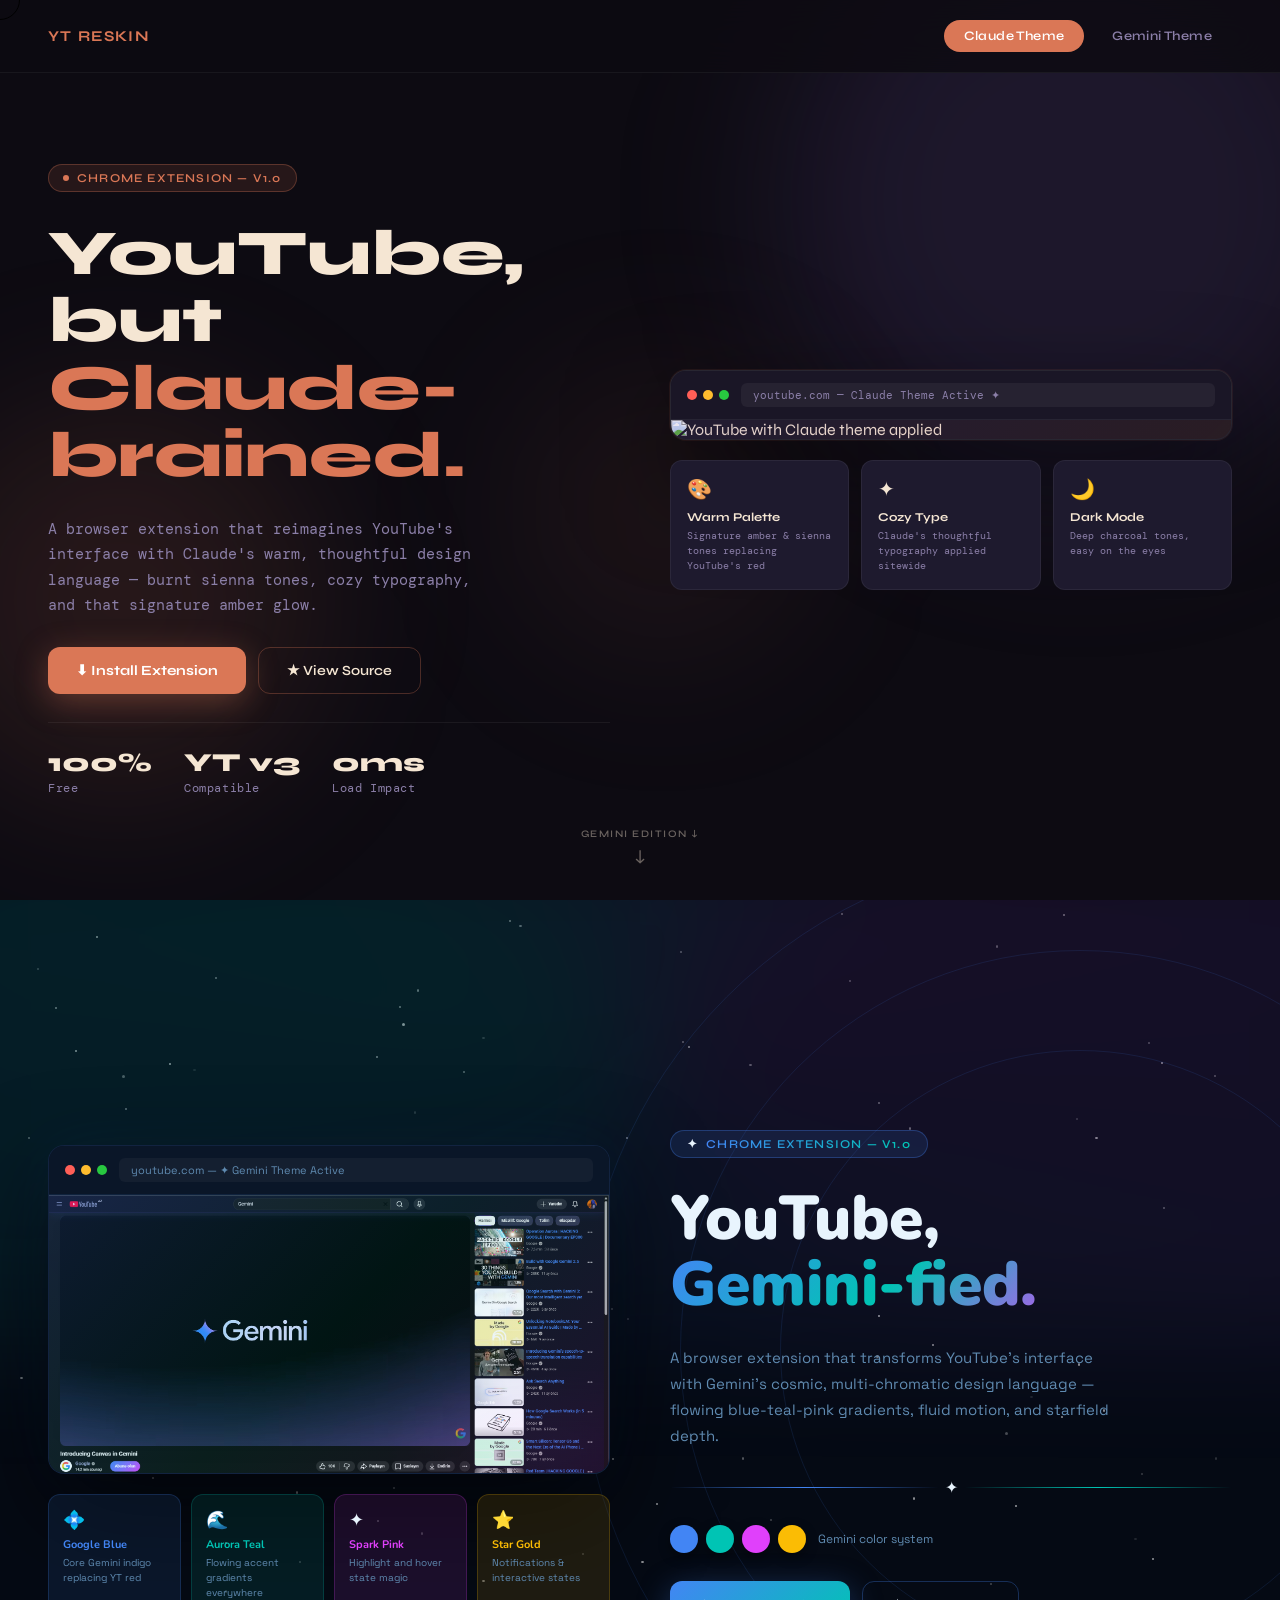
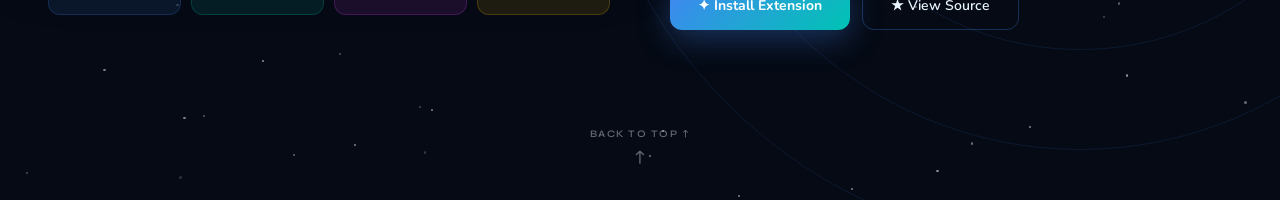
==== index.html @ a700178c "Update index.html" ====
<!DOCTYPE html>
<html lang="en">
<head>
<meta charset="UTF-8">
<meta name="viewport" content="width=device-width, initial-scale=1.0">
<title>YouTube Reskin Extensions</title>
<link rel="preconnect" href="https://fonts.googleapis.com">
<link rel="preconnect" href="https://fonts.gstatic.com" crossorigin>
<link href="https://fonts.googleapis.com/css2?family=Syne:wght@400;600;700;800&family=DM+Mono:ital,wght@0,400;0,500;1,400&family=Nunito:wght@300;400;600;700;900&family=Space+Grotesk:wght@300;400;500;600;700&display=swap" rel="stylesheet">
<style>
  *, *::before, *::after { box-sizing: border-box; margin: 0; padding: 0; }

  :root {
    --claude-bg: #0d0b12;
    --claude-surface: #16131f;
    --claude-card: #1e1a2e;
    --claude-orange: #da7756;
    --claude-cream: #f5e6d3;
    --claude-purple: #6b4fa0;
    --claude-accent: #e8917a;
    --claude-muted: #8b7fa8;

    --gemini-bg: #050a14;
    --gemini-surface: #091220;
    --gemini-card: #0d1b2e;
    --gemini-blue: #4285f4;
    --gemini-teal: #00c4b4;
    --gemini-pink: #e040fb;
    --gemini-yellow: #fbbc04;
    --gemini-red: #ea4335;
    --gemini-text: #e8f4fd;
    --gemini-muted: #5f8ab0;
  }

  html { scroll-behavior: smooth; scroll-snap-type: y mandatory; }
  body { font-family: 'Syne', sans-serif; overflow-x: hidden; cursor: none; }

  /* Custom cursor */
  .cursor {
    width: 18px; height: 18px;
    border-radius: 50%;
    position: fixed; top: 0; left: 0;
    pointer-events: none; z-index: 9999;
    mix-blend-mode: difference;
    transition: transform 0s ease, width 0s, height 0s;
  }
  .cursor-trail {
    width: 40px; height: 40px;
    border-radius: 50%;
    position: fixed; top: 0; left: 0;
    pointer-events: none; z-index: 9998;
    border: 1.5px solid currentColor;
    transition: transform 0s ease;
    opacity: 1;
  }
  .page-claude .cursor { background: var(--claude-orange); }
  .page-claude .cursor-trail { color: var(--claude-accent); }
  .page-gemini .cursor { background: var(--gemini-teal); }
  .page-gemini .cursor-trail { color: var(--gemini-blue); }

  /* Nav */
  nav {
    position: fixed; top: 0; left: 0; right: 0; z-index: 100;
    display: flex; align-items: center; justify-content: space-between;
    padding: 20px 48px;
    backdrop-filter: blur(20px);
    border-bottom: 1px solid rgba(255,255,255,0.05);
  }
  .nav-claude { background: rgba(13,11,18,0.85); }
  .nav-gemini { background: rgba(5,10,20,0.85); }
  .nav-logo { font-size: 15px; font-weight: 700; letter-spacing: 0.08em; text-transform: uppercase; }
  .nav-claude .nav-logo { color: var(--claude-orange); }
  .nav-gemini .nav-logo { background: linear-gradient(90deg, var(--gemini-blue), var(--gemini-teal), var(--gemini-pink)); -webkit-background-clip: text; -webkit-text-fill-color: transparent; background-clip: text; }
  .nav-links { display: flex; gap: 8px; }
  .nav-pill {
    padding: 8px 20px; border-radius: 100px; font-size: 13px; font-weight: 600;
    text-decoration: none; letter-spacing: 0.03em; transition: all 0.25s ease; cursor: none;
  }
  .nav-claude .nav-pill { color: var(--claude-muted); }
  .nav-claude .nav-pill:hover, .nav-claude .nav-pill.active { background: var(--claude-orange); color: white; }
  .nav-gemini .nav-pill { color: var(--gemini-muted); }
  .nav-gemini .nav-pill:hover, .nav-gemini .nav-pill.active { background: linear-gradient(135deg, var(--gemini-blue), var(--gemini-teal)); color: white; }

  /* Pages */
  .page {
    min-height: 100vh;
    scroll-snap-align: start;
    position: relative;
    overflow: hidden;
  }

  /* ═══════════════════════════════ CLAUDE PAGE ═══════════════════════════════ */
  .page-claude {
    background: var(--claude-bg);
    color: var(--claude-cream);
  }

  /* Claude BG noise + blobs */
  .claude-bg-blob {
    position: absolute; border-radius: 50%; filter: blur(80px); pointer-events: none;
  }
  .claude-blob-1 { width: 600px; height: 600px; background: rgba(107,79,160,0.18); top: -100px; right: -100px; animation: blobFloat1 12s ease-in-out infinite; }
  .claude-blob-2 { width: 400px; height: 400px; background: rgba(218,119,86,0.12); bottom: 100px; left: -80px; animation: blobFloat2 15s ease-in-out infinite; }
  .claude-blob-3 { width: 300px; height: 300px; background: rgba(218,119,86,0.08); top: 40%; left: 40%; animation: blobFloat1 18s ease-in-out infinite reverse; }
  @keyframes blobFloat1 { 0%,100%{transform:translate(0,0) scale(1)} 50%{transform:translate(30px,-40px) scale(1.05)} }
  @keyframes blobFloat2 { 0%,100%{transform:translate(0,0) scale(1)} 50%{transform:translate(-20px,30px) scale(0.95)} }

  /* Claude content */
  .claude-content {
    position: relative; z-index: 2;
    padding: 140px 48px 80px;
    display: grid;
    grid-template-columns: 1fr 1fr;
    gap: 60px;
    align-items: center;
    min-height: 100vh;
  }

  .claude-left { display: flex; flex-direction: column; gap: 28px; }

  .claude-badge {
    display: inline-flex; align-items: center; gap: 8px;
    background: rgba(218,119,86,0.12); border: 1px solid rgba(218,119,86,0.3);
    padding: 6px 14px; border-radius: 100px;
    font-size: 12px; font-weight: 600; letter-spacing: 0.1em; text-transform: uppercase;
    color: var(--claude-orange); width: fit-content;
    animation: fadeSlideUp 0.6s ease both;
  }
  .claude-badge-dot { width: 6px; height: 6px; border-radius: 50%; background: var(--claude-orange); animation: pulse 2s infinite; }
  @keyframes pulse { 0%,100%{opacity:1;transform:scale(1)} 50%{opacity:0.5;transform:scale(0.7)} }

  .claude-title {
    font-size: clamp(38px, 5vw, 64px);
    font-weight: 800;
    line-height: 1.05;
    animation: fadeSlideUp 0.6s 0.1s ease both;
  }
  .claude-title-line2 { color: var(--claude-orange); display: block; }

  .claude-desc {
    font-family: 'DM Mono', monospace;
    font-size: 15px; line-height: 1.7;
    color: var(--claude-muted);
    max-width: 440px;
    animation: fadeSlideUp 0.6s 0.2s ease both;
  }

  .claude-cta-group { display: flex; gap: 12px; flex-wrap: wrap; animation: fadeSlideUp 0.6s 0.3s ease both; }
  .btn-primary-claude {
    padding: 14px 28px; border-radius: 12px;
    background: var(--claude-orange); color: white;
    font-family: 'Syne', sans-serif; font-weight: 700; font-size: 14px;
    text-decoration: none; display: inline-flex; align-items: center; gap: 8px;
    transition: all 0.25s ease; cursor: none;
    box-shadow: 0 8px 32px rgba(218,119,86,0.35);
  }
  .btn-primary-claude:hover { transform: translateY(-2px); box-shadow: 0 12px 40px rgba(218,119,86,0.5); }
  .btn-secondary-claude {
    padding: 14px 28px; border-radius: 12px;
    border: 1px solid rgba(218,119,86,0.3); color: var(--claude-cream);
    font-family: 'Syne', sans-serif; font-weight: 600; font-size: 14px;
    text-decoration: none; display: inline-flex; align-items: center; gap: 8px;
    transition: all 0.25s ease; cursor: none; background: transparent;
  }
  .btn-secondary-claude:hover { border-color: var(--claude-orange); background: rgba(218,119,86,0.08); }

  .claude-stats {
    display: flex; gap: 32px;
    animation: fadeSlideUp 0.6s 0.4s ease both;
    border-top: 1px solid rgba(255,255,255,0.06);
    padding-top: 24px;
  }
  .stat { display: flex; flex-direction: column; gap: 2px; }
  .stat-val { font-size: 26px; font-weight: 800; color: var(--claude-cream); }
  .stat-label { font-size: 12px; color: var(--claude-muted); font-family: 'DM Mono', monospace; letter-spacing: 0.05em; }

  /* Claude right — browser mockup */
  .claude-right { display: flex; flex-direction: column; gap: 20px; animation: fadeSlideUp 0.6s 0.15s ease both; }

  .browser-mockup {
    border-radius: 16px; overflow: hidden;
    border: 1px solid rgba(255,255,255,0.08);
    box-shadow: 0 40px 100px rgba(0,0,0,0.6), 0 0 0 1px rgba(218,119,86,0.1);
    background: var(--claude-surface);
    transition: transform 0.4s ease;
  }
  .browser-mockup:hover { transform: scale(1.02) translateY(-4px); }

  .browser-bar {
    background: #1a1626;
    padding: 12px 16px;
    display: flex; align-items: center; gap: 12px;
    border-bottom: 1px solid rgba(255,255,255,0.06);
  }
  .browser-dots { display: flex; gap: 6px; }
  .browser-dot { width: 10px; height: 10px; border-radius: 50%; }
  .bd-red { background: #ff5f57; }
  .bd-yellow { background: #febc2e; }
  .bd-green { background: #28c840; }
  .browser-url {
    flex: 1; background: rgba(255,255,255,0.05); border-radius: 6px;
    padding: 5px 12px; font-family: 'DM Mono', monospace; font-size: 11px;
    color: var(--claude-muted);
  }

  .browser-content { position: relative; }
  .browser-content img {width: 100%;height: 200%; }
  .browser-overlay {
    position: absolute; inset: 0;
    background: linear-gradient(135deg, rgba(107,79,160,0.15), rgba(218,119,86,0.1));
    pointer-events: none;
  }

  /* Claude features strip */
  .claude-features {
    display: grid; grid-template-columns: repeat(3, 1fr); gap: 12px;
  }
  .feature-card {
    background: var(--claude-card);
    border: 1px solid rgba(255,255,255,0.06);
    border-radius: 12px; padding: 16px;
    transition: all 0.25s ease;
  }
  .feature-card:hover { border-color: rgba(218,119,86,0.3); transform: translateY(-2px); }
  .feature-icon { font-size: 20px; margin-bottom: 8px; }
  .feature-title { font-size: 12px; font-weight: 700; color: var(--claude-cream); margin-bottom: 4px; }
  .feature-desc { font-family: 'DM Mono', monospace; font-size: 10px; color: var(--claude-muted); line-height: 1.5; }

  /* ═══════════════════════════════ GEMINI PAGE ═══════════════════════════════ */
  .page-gemini {
    background: var(--gemini-bg);
    color: var(--gemini-text);
  }

  /* Gemini star field */
  .gemini-stars {
    position: absolute; inset: 0; pointer-events: none; overflow: hidden;
  }
  .star {
    position: absolute; width: 2px; height: 2px; border-radius: 50%; background: white;
    animation: twinkle var(--dur, 3s) ease-in-out infinite var(--delay, 0s);
  }
  @keyframes twinkle { 0%,100%{opacity:0.2} 50%{opacity:1} }

  /* Gemini aurora */
  .gemini-aurora {
    position: absolute; width: 120%; height: 60%; top: -10%; left: -10%;
    background: conic-gradient(from 180deg at 50% 50%, #4285f410, #00c4b420, #e040fb15, #4285f410);
    filter: blur(60px); pointer-events: none;
    animation: auroraRotate 20s linear infinite;
  }
  @keyframes auroraRotate { 0%{transform:rotate(0deg)} 100%{transform:rotate(360deg)} }

  .gemini-ring {
    position: absolute; border-radius: 50%;
    border: 1px solid rgba(66,133,244,0.12);
    pointer-events: none;
    animation: ringExpand 8s ease-in-out infinite;
  }
  .gr1 { width: 600px; height: 600px; top: 50%; right: -100px; transform: translateY(-50%); animation-delay: 0s; }
  .gr2 { width: 800px; height: 800px; top: 50%; right: -200px; transform: translateY(-50%); animation-delay: 2s; }
  .gr3 { width: 1000px; height: 1000px; top: 50%; right: -300px; transform: translateY(-50%); animation-delay: 4s; }
  @keyframes ringExpand { 0%,100%{opacity:0.4;transform:translateY(-50%) scale(1)} 50%{opacity:0.8;transform:translateY(-50%) scale(1.03)} }

  /* Gemini content */
  .gemini-content {
    position: relative; z-index: 2;
    padding: 140px 48px 80px;
    display: grid;
    grid-template-columns: 1fr 1fr;
    gap: 60px;
    align-items: center;
    min-height: 100vh;
  }

  /* Gemini left */
  .gemini-left { display: flex; flex-direction: column; gap: 28px; order: 2; }

  .gemini-badge {
    display: inline-flex; align-items: center; gap: 8px;
    padding: 6px 16px; border-radius: 100px; width: fit-content;
    font-size: 12px; font-weight: 600; letter-spacing: 0.1em; text-transform: uppercase;
    background: rgba(66,133,244,0.12);
    border: 1px solid rgba(66,133,244,0.3);
    animation: fadeSlideUp 0.6s ease both;
  }
  .gemini-badge-text { background: linear-gradient(90deg, var(--gemini-blue), var(--gemini-teal)); -webkit-background-clip: text; -webkit-text-fill-color: transparent; background-clip: text; }
  .gemini-badge-spark { animation: sparkSpin 3s linear infinite; display: inline-block; }
  @keyframes sparkSpin { 0%{transform:rotate(0deg)} 100%{transform:rotate(360deg)} }

  .gemini-title {
    font-family: 'Nunito', sans-serif;
    font-size: clamp(36px, 5vw, 62px);
    font-weight: 900;
    line-height: 1.05;
    animation: fadeSlideUp 0.6s 0.1s ease both;
  }
  .gemini-gradient-text {
    background: linear-gradient(135deg, var(--gemini-blue) 0%, var(--gemini-teal) 40%, var(--gemini-pink) 80%);
    -webkit-background-clip: text; -webkit-text-fill-color: transparent; background-clip: text;
    display: block;
  }

  .gemini-desc {
    font-family: 'Space Grotesk', sans-serif;
    font-size: 15px; line-height: 1.75;
    color: var(--gemini-muted);
    max-width: 440px;
    animation: fadeSlideUp 0.6s 0.2s ease both;
  }

  .gemini-cta-group { display: flex; gap: 12px; flex-wrap: wrap; animation: fadeSlideUp 0.6s 0.3s ease both; }
  .btn-primary-gemini {
    padding: 14px 28px; border-radius: 12px;
    background: linear-gradient(135deg, var(--gemini-blue), var(--gemini-teal));
    color: white; font-family: 'Nunito', sans-serif; font-weight: 700; font-size: 14px;
    text-decoration: none; display: inline-flex; align-items: center; gap: 8px;
    transition: all 0.25s ease; cursor: none;
    box-shadow: 0 8px 32px rgba(66,133,244,0.35);
  }
  .btn-primary-gemini:hover { transform: translateY(-2px); box-shadow: 0 12px 40px rgba(0,196,180,0.4); }
  .btn-secondary-gemini {
    padding: 14px 28px; border-radius: 12px;
    border: 1px solid rgba(66,133,244,0.3); color: var(--gemini-text);
    font-family: 'Nunito', sans-serif; font-weight: 600; font-size: 14px;
    text-decoration: none; display: inline-flex; align-items: center; gap: 8px;
    transition: all 0.25s ease; cursor: none; background: transparent;
  }
  .btn-secondary-gemini:hover { border-color: var(--gemini-teal); background: rgba(0,196,180,0.08); }

  /* Gemini color chips */
  .gemini-palette {
    display: flex; gap: 8px; align-items: center;
    animation: fadeSlideUp 0.6s 0.35s ease both;
  }
  .palette-chip {
    width: 28px; height: 28px; border-radius: 50%;
    box-shadow: 0 4px 12px rgba(0,0,0,0.4);
    transition: transform 0.2s ease;
  }
  .palette-chip:hover { transform: scale(1.3); }
  .pc-blue { background: var(--gemini-blue); }
  .pc-teal { background: var(--gemini-teal); }
  .pc-pink { background: var(--gemini-pink); }
  .pc-yellow { background: var(--gemini-yellow); }
  .palette-label { font-family: 'Space Grotesk', sans-serif; font-size: 12px; color: var(--gemini-muted); margin-left: 4px; }

  /* Gemini right */
  .gemini-right { display: flex; flex-direction: column; gap: 20px; order: 1; animation: fadeSlideUp 0.6s 0.15s ease both; }

  .gemini-browser-mockup {
    border-radius: 16px; overflow: hidden;
    border: 1px solid rgba(66,133,244,0.15);
    box-shadow: 0 40px 100px rgba(0,0,0,0.7), 0 0 60px rgba(66,133,244,0.08);
    background: var(--gemini-surface);
    transition: transform 0.4s ease;
  }
  .gemini-browser-mockup:hover { transform: scale(1.02) translateY(-4px); }

  .gemini-browser-bar {
    background: #0a1628;
    padding: 12px 16px;
    display: flex; align-items: center; gap: 12px;
    border-bottom: 1px solid rgba(66,133,244,0.1);
  }
  .gemini-url {
    flex: 1; background: rgba(255,255,255,0.04); border-radius: 6px;
    padding: 5px 12px; font-family: 'Space Grotesk', monospace; font-size: 11px;
    color: var(--gemini-muted);
  }
  .gemini-browser-content { position: relative; }
  .gemini-browser-content img { width: 100%; display: block; }
  .gemini-overlay {
    position: absolute; inset: 0;
    background: linear-gradient(135deg, rgba(66,133,244,0.2), rgba(0,196,180,0.1), rgba(224,64,251,0.08));
    pointer-events: none;
  }

  /* Gemini color feature cards */
  .gemini-features { display: grid; grid-template-columns: repeat(4, 1fr); gap: 10px; }
  .gemini-feat-card {
    border-radius: 12px; padding: 14px;
    transition: all 0.25s ease;
    border: 1px solid transparent;
  }
  .gemini-feat-card:hover { transform: translateY(-3px); }
  .gfc-blue { background: rgba(66,133,244,0.1); border-color: rgba(66,133,244,0.2); }
  .gfc-teal { background: rgba(0,196,180,0.1); border-color: rgba(0,196,180,0.2); }
  .gfc-pink { background: rgba(224,64,251,0.1); border-color: rgba(224,64,251,0.2); }
  .gfc-yellow { background: rgba(251,188,4,0.1); border-color: rgba(251,188,4,0.2); }
  .gfc-icon { font-size: 18px; margin-bottom: 6px; }
  .gfc-title { font-size: 11px; font-weight: 700; margin-bottom: 3px; font-family: 'Nunito', sans-serif; }
  .gfc-blue .gfc-title { color: var(--gemini-blue); }
  .gfc-teal .gfc-title { color: var(--gemini-teal); }
  .gfc-pink .gfc-title { color: var(--gemini-pink); }
  .gfc-yellow .gfc-title { color: var(--gemini-yellow); }
  .gfc-desc { font-family: 'Space Grotesk', sans-serif; font-size: 10px; color: var(--gemini-muted); line-height: 1.5; }

  /* Shared animations */
  @keyframes fadeSlideUp {
    from { opacity: 0; transform: translateY(24px); }
    to { opacity: 1; transform: translateY(0); }
  }

  /* Scroll indicator */
  .scroll-indicator {
    position: absolute; bottom: 32px; left: 50%; transform: translateX(-50%);
    display: flex; flex-direction: column; align-items: center; gap: 6px;
    z-index: 10; animation: bounce 2s ease-in-out infinite;
  }
  .scroll-text { font-size: 10px; font-weight: 600; letter-spacing: 0.15em; text-transform: uppercase; opacity: 0.4; }
  .scroll-arrow { font-size: 18px; opacity: 0.4; }
  @keyframes bounce { 0%,100%{transform:translateX(-50%) translateY(0)} 50%{transform:translateX(-50%) translateY(8px)} }
  .page-claude .scroll-text, .page-claude .scroll-arrow { color: var(--claude-cream); }
  .page-gemini .scroll-text, .page-gemini .scroll-arrow { color: var(--gemini-text); }

  /* Code tag decoration */
  .code-tag {
    font-family: 'DM Mono', monospace;
    font-size: 11px; color: var(--claude-purple);
    opacity: 0.5; user-select: none;
    animation: fadeSlideUp 0.6s 0.5s ease both;
  }

  /* Gemini divider sparkle */
  .divider-sparkle {
    display: flex; gap: 6px; align-items: center;
    animation: fadeSlideUp 0.6s 0.4s ease both;
  }
  .sparkle-line { height: 1px; flex: 1; }
  .sl-blue { background: linear-gradient(90deg, transparent, var(--gemini-blue), transparent); }
  .sl-teal { background: linear-gradient(90deg, transparent, var(--gemini-teal), transparent); }
  .sparkle-gem { font-size: 16px; }

  /* Section label */
  .section-label {
    display: flex; align-items: center; gap: 10px;
    font-size: 11px; font-weight: 600; letter-spacing: 0.15em; text-transform: uppercase;
    animation: fadeSlideUp 0.6s 0.45s ease both;
  }
  .section-label-line { height: 1px; width: 32px; }
  .page-claude .section-label { color: var(--claude-muted); }
  .page-claude .section-label-line { background: var(--claude-muted); }
  .page-gemini .section-label { color: var(--gemini-muted); }
  .page-gemini .section-label-line { background: var(--gemini-muted); }

  /* Responsive */
  @media (max-width: 900px) {
    .claude-content, .gemini-content {
      grid-template-columns: 1fr; padding: 120px 24px 80px;
    }
    .gemini-left { order: 2; }
    .gemini-right { order: 1; }
    .claude-features { grid-template-columns: repeat(3, 1fr); }
    .gemini-features { grid-template-columns: repeat(2, 1fr); }
    nav { padding: 16px 24px; }
  }
</style>
</head>
<body>

<!-- Cursor -->
<div class="cursor" id="cursor"></div>
<div class="cursor-trail" id="cursorTrail"></div>

<!-- Navigation -->
<nav class="nav-claude" id="mainNav">
  <div class="nav-logo" id="navLogo">YT Reskin</div>
  <div class="nav-links">
    <a href="#claude" class="nav-pill active" id="navClaude">Claude Theme</a>
    <a href="#gemini" class="nav-pill" id="navGemini">Gemini Theme</a>
  </div>
</nav>

<!-- ═══════════ PAGE 1: CLAUDE ═══════════ -->
<section class="page page-claude" id="claude">
  <div class="claude-bg-blob claude-blob-1"></div>
  <div class="claude-bg-blob claude-blob-2"></div>
  <div class="claude-bg-blob claude-blob-3"></div>

  <div class="claude-content">
    <div class="claude-left">
      <div class="claude-badge">
        <span class="claude-badge-dot"></span>
        Chrome Extension — v1.0
      </div>

      <h1 class="claude-title">
        YouTube, but
        <span class="claude-title-line2">Claude-brained.</span>
      </h1>

      <p class="claude-desc">
        A browser extension that reimagines YouTube's interface with Claude's warm, thoughtful design language — burnt sienna tones, cozy typography, and that signature amber glow.
      </p>


      <div class="claude-cta-group">
        <a href="https://github.com/axier-ROM/YouTube-Reskin" class="btn-primary-claude">
          ⬇ Install Extension
        </a>
        <a href="https://github.com/axier-ROM/YouTube-Reskin" class="btn-secondary-claude">
          ★ View Source
        </a>
      </div>

      <div class="claude-stats">
        <div class="stat">
          <span class="stat-val">100%</span>
          <span class="stat-label">Free</span>
        </div>
        <div class="stat">
          <span class="stat-val">YT v3</span>
          <span class="stat-label">Compatible</span>
        </div>
        <div class="stat">
          <span class="stat-val">0ms</span>
          <span class="stat-label">Load Impact</span>
        </div>
      </div>
    </div>

    <div class="claude-right">
      <div class="browser-mockup">
        <div class="browser-bar">
          <div class="browser-dots">
            <div class="browser-dot bd-red"></div>
            <div class="browser-dot bd-yellow"></div>
            <div class="browser-dot bd-green"></div>
          </div>
          <div class="browser-url">youtube.com — Claude Theme Active ✦</div>
        </div>
        <div class="browser-content">
          <img src="Copper-UI.png" alt="YouTube with Claude theme applied">
          <div class="browser-overlay"></div>
        </div>
      </div>

      <div class="claude-features">
        <div class="feature-card">
          <div class="feature-icon">🎨</div>
          <div class="feature-title">Warm Palette</div>
          <div class="feature-desc">Signature amber & sienna tones replacing YouTube's red</div>
        </div>
        <div class="feature-card">
          <div class="feature-icon">✦</div>
          <div class="feature-title">Cozy Type</div>
          <div class="feature-desc">Claude's thoughtful typography applied sitewide</div>
        </div>
        <div class="feature-card">
          <div class="feature-icon">🌙</div>
          <div class="feature-title">Dark Mode</div>
          <div class="feature-desc">Deep charcoal tones, easy on the eyes</div>
        </div>
      </div>
    </div>
  </div>

  <div class="scroll-indicator">
    <span class="scroll-text">Gemini Edition ↓</span>
    <span class="scroll-arrow">↓</span>
  </div>
</section>

<!-- ═══════════ PAGE 2: GEMINI ═══════════ -->
<section class="page page-gemini" id="gemini">
  <!-- Stars -->
  <div class="gemini-stars" id="stars"></div>
  <div class="gemini-aurora"></div>
  <div class="gemini-ring gr1"></div>
  <div class="gemini-ring gr2"></div>
  <div class="gemini-ring gr3"></div>

  <div class="gemini-content">
    <div class="gemini-right">
      <div class="gemini-browser-mockup">
        <div class="gemini-browser-bar">
          <div class="browser-dots">
            <div class="browser-dot bd-red"></div>
            <div class="browser-dot bd-yellow"></div>
            <div class="browser-dot bd-green"></div>
          </div>
          <div class="gemini-url">youtube.com — ✦ Gemini Theme Active</div>
        </div>
        <div class="gemini-browser-content">
          <img src="Astral-UI.png" alt="YouTube with Gemini theme applied" style="filter: hue-rotate(0deg) saturate(1) brightness(1);">
          <div class="gemini-overlay"></div>
        </div>
      </div>

      <div class="gemini-features">
        <div class="gemini-feat-card gfc-blue">
          <div class="gfc-icon">💠</div>
          <div class="gfc-title">Google Blue</div>
          <div class="gfc-desc">Core Gemini indigo replacing YT red</div>
        </div>
        <div class="gemini-feat-card gfc-teal">
          <div class="gfc-icon">🌊</div>
          <div class="gfc-title">Aurora Teal</div>
          <div class="gfc-desc">Flowing accent gradients everywhere</div>
        </div>
        <div class="gemini-feat-card gfc-pink">
          <div class="gfc-icon">✦</div>
          <div class="gfc-title">Spark Pink</div>
          <div class="gfc-desc">Highlight and hover state magic</div>
        </div>
        <div class="gemini-feat-card gfc-yellow">
          <div class="gfc-icon">⭐</div>
          <div class="gfc-title">Star Gold</div>
          <div class="gfc-desc">Notifications & interactive states</div>
        </div>
      </div>
    </div>

    <div class="gemini-left">
      <div class="gemini-badge">
        <span class="gemini-badge-spark">✦</span>
        <span class="gemini-badge-text">Chrome Extension — v1.0</span>
      </div>

      <h1 class="gemini-title">
        YouTube,
        <span class="gemini-gradient-text">Gemini-fied.</span>
      </h1>

      <p class="gemini-desc">
        A browser extension that transforms YouTube's interface with Gemini's cosmic, multi-chromatic design language — flowing blue-teal-pink gradients, fluid motion, and starfield depth.
      </p>

      <div class="divider-sparkle">
        <div class="sparkle-line sl-blue"></div>
        <span class="sparkle-gem">✦</span>
        <div class="sparkle-line sl-teal"></div>
      </div>

      <div class="gemini-palette">
        <div class="palette-chip pc-blue" title="Google Blue"></div>
        <div class="palette-chip pc-teal" title="Aurora Teal"></div>
        <div class="palette-chip pc-pink" title="Spark Pink"></div>
        <div class="palette-chip pc-yellow" title="Star Gold"></div>
        <span class="palette-label">Gemini color system</span>
      </div>

      <div class="gemini-cta-group">
        <a href="https://github.com/axier-ROM/YouTube-Reskin" class="btn-primary-gemini">
          ✦ Install Extension
        </a>
        <a href="https://github.com/axier-ROM/YouTube-Reskin" class="btn-secondary-gemini">
          ★ View Source
        </a>
      </div>
    </div>
  </div>

  <div class="scroll-indicator" style="bottom: 32px;">
    <span class="scroll-text">Back to top ↑</span>
    <span class="scroll-arrow" style="transform: rotate(180deg); display: block;">↓</span>
  </div>
</section>

<script>
  // Stars
  const starsContainer = document.getElementById('stars');
  for (let i = 0; i < 120; i++) {
    const star = document.createElement('div');
    star.className = 'star';
    star.style.cssText = `
      left: ${Math.random() * 100}%;
      top: ${Math.random() * 100}%;
      --dur: ${2 + Math.random() * 4}s;
      --delay: ${Math.random() * 4}s;
      opacity: ${0.1 + Math.random() * 0.5};
      width: ${Math.random() > 0.8 ? 3 : 2}px;
      height: ${Math.random() > 0.8 ? 3 : 2}px;
    `;
    starsContainer.appendChild(star);
  }

  // Cursor
  const cursor = document.getElementById('cursor');
  const trail = document.getElementById('cursorTrail');
  let mx = 0, my = 0, tx = 0, ty = 0;
  document.addEventListener('mousemove', e => { mx = e.clientX; my = e.clientY; cursor.style.transform = `translate(${mx - 9}px, ${my - 9}px)`; });
  (function animTrail() {
    tx += (mx - tx) * 0.5; ty += (my - ty) * 0.5;
    trail.style.transform = `translate(${tx - 20}px, ${ty - 20}px)`;
    requestAnimationFrame(animTrail);
  })();

  // Nav switch on scroll
  const nav = document.getElementById('mainNav');
  const navLogo = document.getElementById('navLogo');
  const navClaude = document.getElementById('navClaude');
  const navGemini = document.getElementById('navGemini');
  const claudeSection = document.getElementById('claude');

  window.addEventListener('scroll', () => {
    const claudeBottom = claudeSection.getBoundingClientRect().bottom;
    const isGemini = claudeBottom < window.innerHeight * 0.5;
    nav.className = isGemini ? 'nav-gemini' : 'nav-claude';
    if (isGemini) {
      navClaude.classList.remove('active');
      navGemini.classList.add('active');
    } else {
      navGemini.classList.remove('active');
      navClaude.classList.add('active');
    }
  });

  // Smooth scroll nav
  document.querySelectorAll('.nav-pill').forEach(link => {
    link.addEventListener('click', e => {
      e.preventDefault();
      const target = document.querySelector(link.getAttribute('href'));
      target.scrollIntoView({ behavior: 'smooth' });
    });
  });

  // Hover cursor scale
  document.querySelectorAll('a, button').forEach(el => {
    el.addEventListener('mouseenter', () => cursor.style.transform += ' scale(1.5)');
    el.addEventListener('mouseleave', () => {});
  });
</script>
</body>
</html>
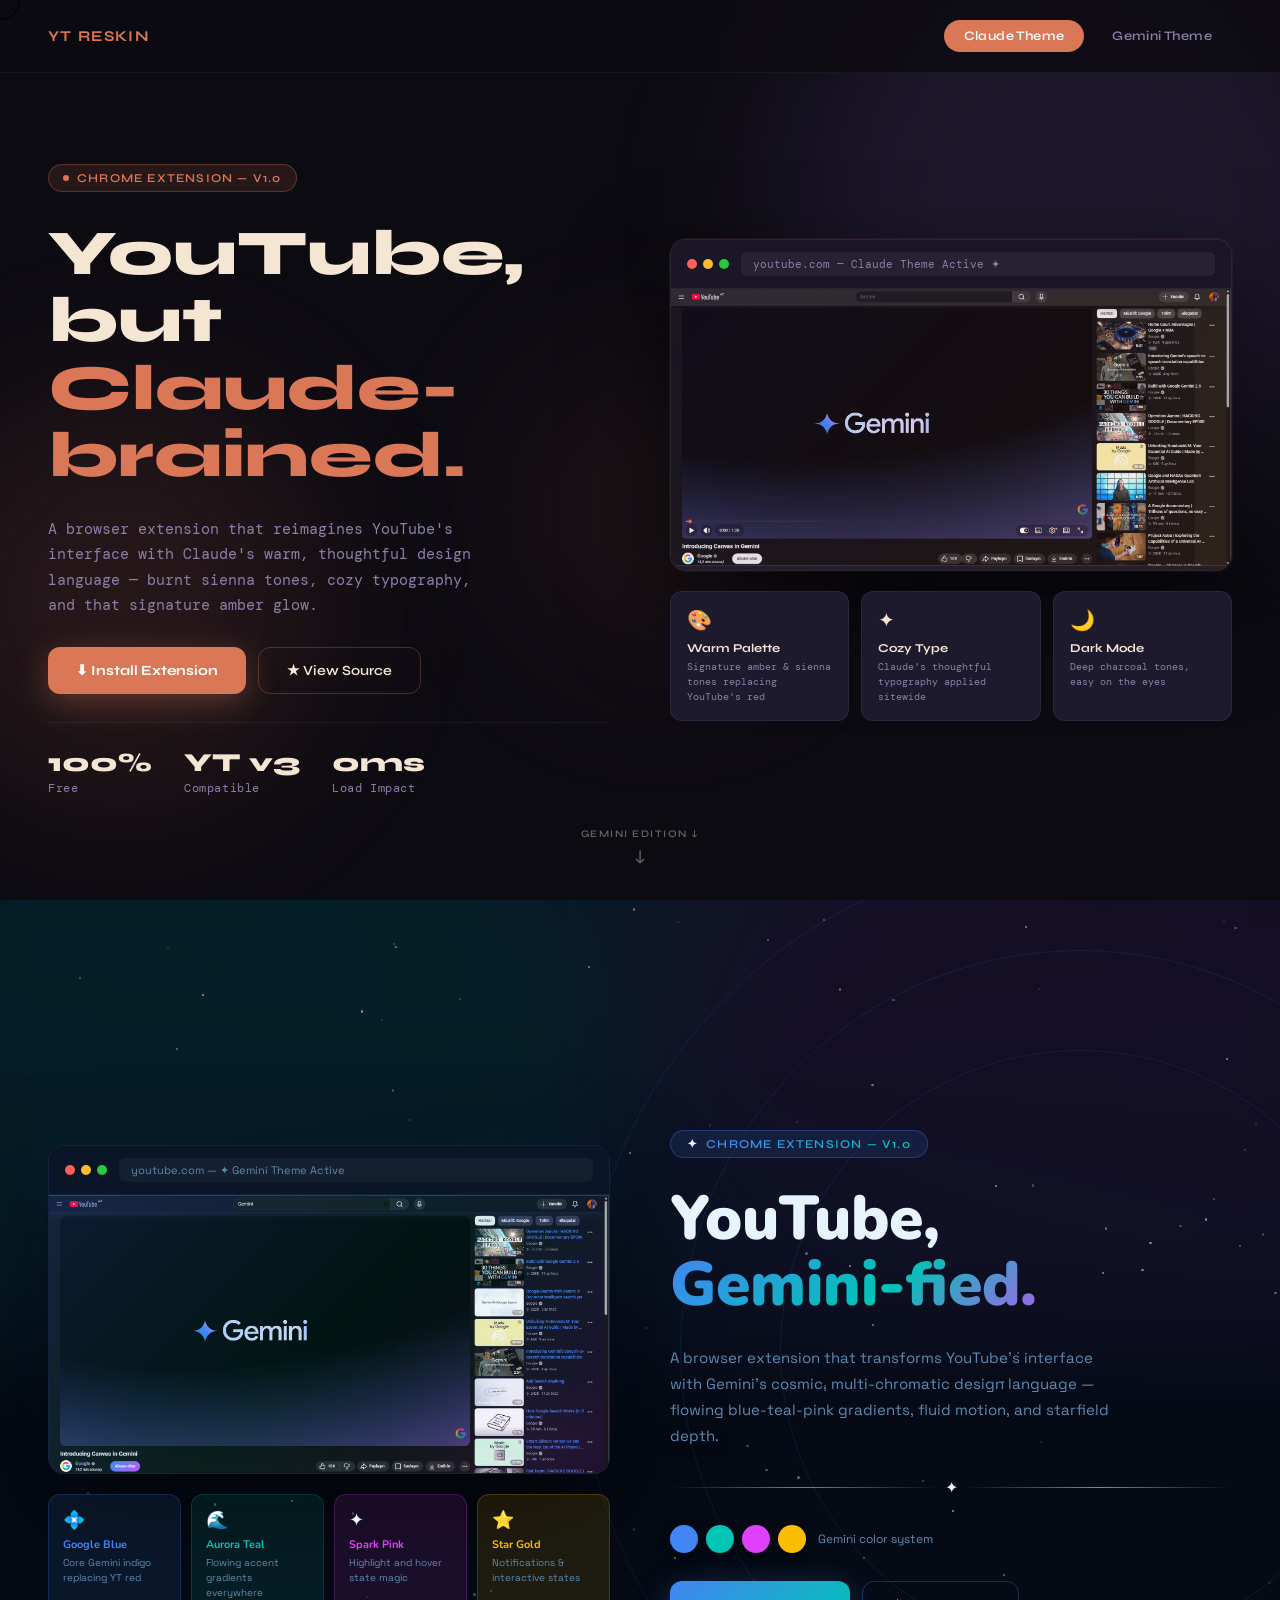
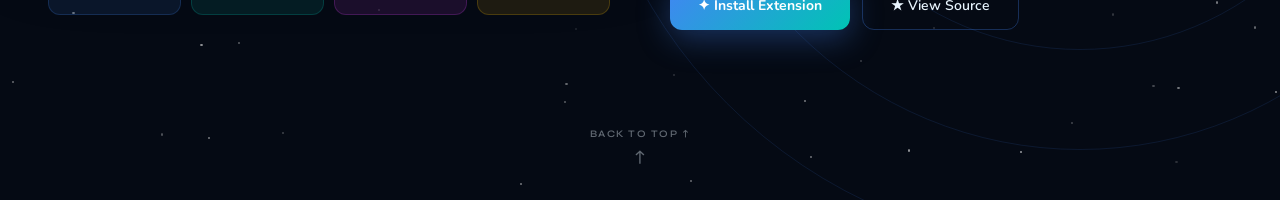
==== commit 78d12f0b: "Update index.html" ====
--- a/index.html
+++ b/index.html
@@ -531,7 +531,7 @@
           <div class="browser-url">youtube.com — Claude Theme Active ✦</div>
         </div>
         <div class="browser-content">
-          <img src="Copper-UI.png" alt="YouTube with Claude theme applied">
+          <img src="CopperUI.png" alt="YouTube with Claude theme applied">
           <div class="browser-overlay"></div>
         </div>
       </div>
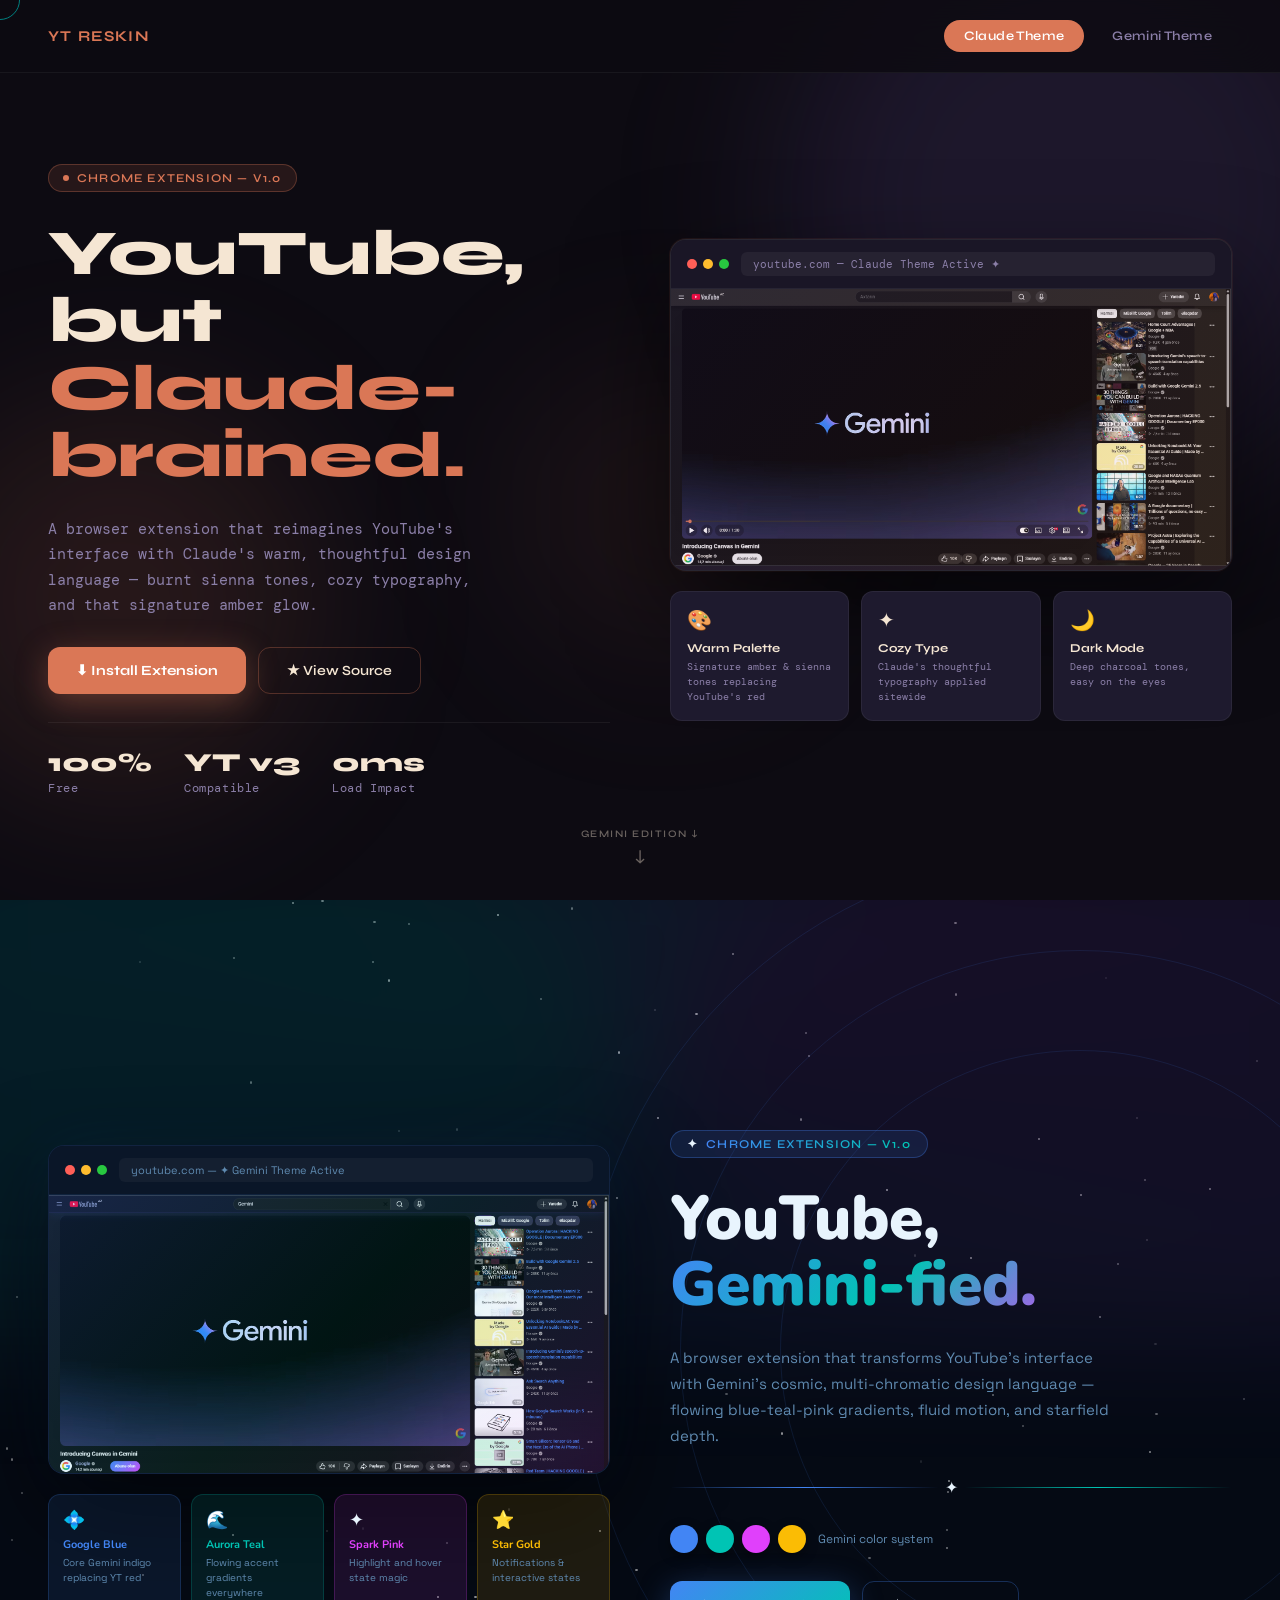
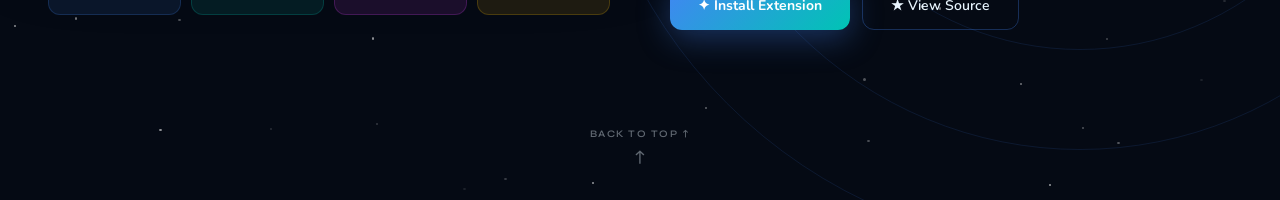
==== commit 0aadd792: "Update index.html" ====
--- a/index.html
+++ b/index.html
@@ -39,6 +39,7 @@
   .cursor {
     width: 18px; height: 18px;
     border-radius: 50%;
+    color: teal;
     position: fixed; top: 0; left: 0;
     pointer-events: none; z-index: 9999;
     mix-blend-mode: difference;
@@ -47,6 +48,7 @@
   .cursor-trail {
     width: 40px; height: 40px;
     border-radius: 50%;
+    color: teal;
     position: fixed; top: 0; left: 0;
     pointer-events: none; z-index: 9998;
     border: 1.5px solid currentColor;
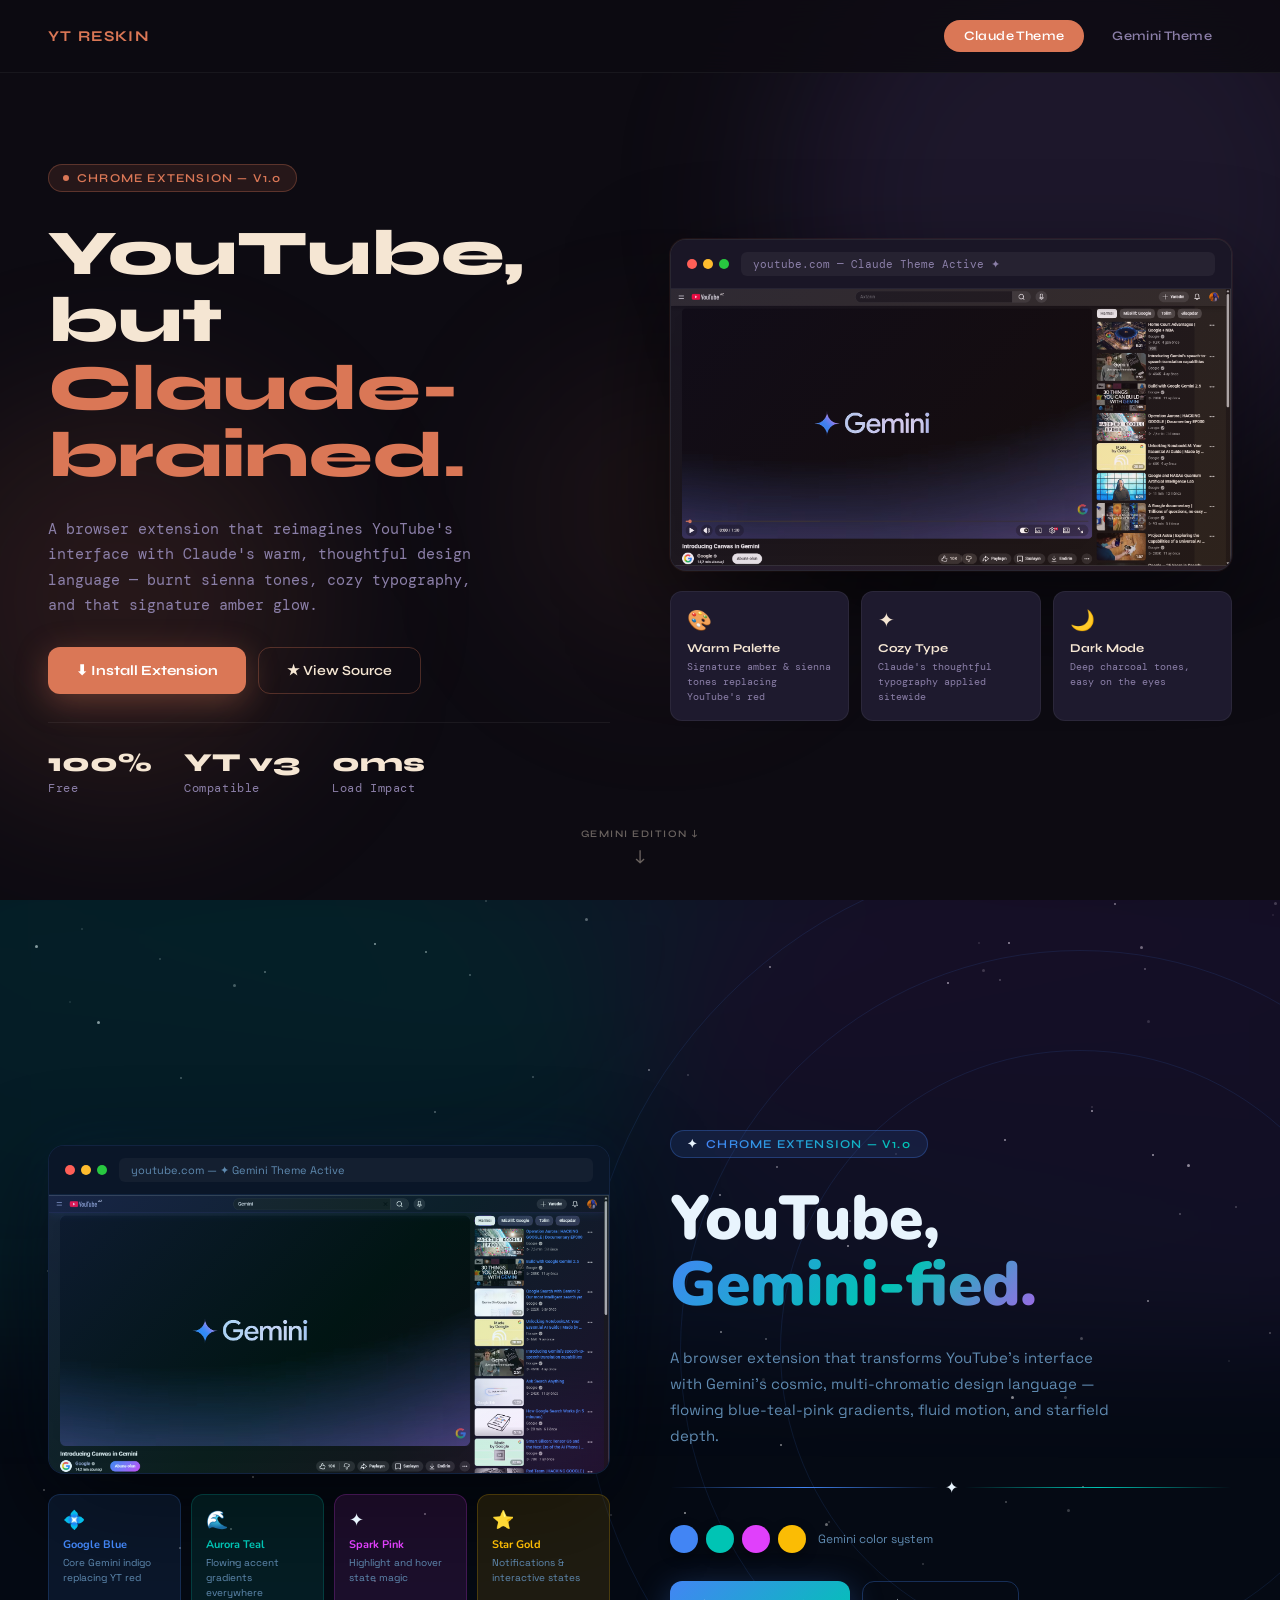
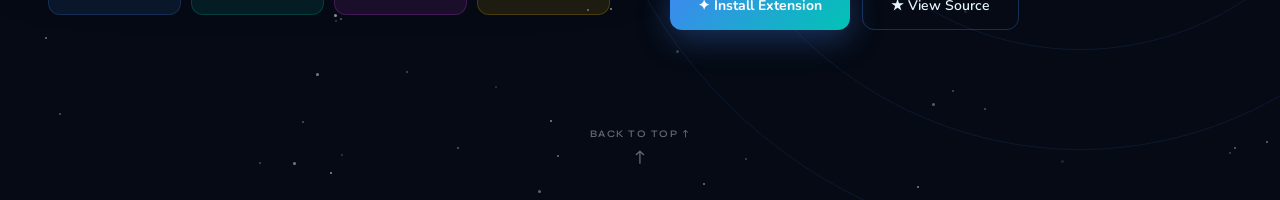
==== commit 0f8ee98f: "Improve index page section switching" ====
--- a/index.html
+++ b/index.html
@@ -33,7 +33,8 @@
   }
 
   html { scroll-behavior: smooth; scroll-snap-type: y mandatory; }
-  body { font-family: 'Syne', sans-serif; overflow-x: hidden; cursor: none; }
+  html.is-switching { scroll-snap-type: none; }
+  body { font-family: 'Syne', sans-serif; overflow-x: hidden; }
 
   /* Custom cursor */
   .cursor {
@@ -43,7 +44,9 @@
     position: fixed; top: 0; left: 0;
     pointer-events: none; z-index: 9999;
     mix-blend-mode: difference;
-    transition: transform 0s ease, width 0s, height 0s;
+    background: var(--claude-orange);
+    opacity: 0;
+    transition: opacity 0.18s ease;
   }
   .cursor-trail {
     width: 40px; height: 40px;
@@ -52,13 +55,15 @@
     position: fixed; top: 0; left: 0;
     pointer-events: none; z-index: 9998;
     border: 1.5px solid currentColor;
-    transition: transform 0s ease;
-    opacity: 1;
-  }
-  .page-claude .cursor { background: var(--claude-orange); }
-  .page-claude .cursor-trail { color: var(--claude-accent); }
-  .page-gemini .cursor { background: var(--gemini-teal); }
-  .page-gemini .cursor-trail { color: var(--gemini-blue); }
+    color: var(--claude-accent);
+    opacity: 0;
+    transition: opacity 0.18s ease;
+  }
+  .cursor.is-visible, .cursor-trail.is-visible { opacity: 1; }
+  body[data-theme="claude"] .cursor { background: var(--claude-orange); }
+  body[data-theme="claude"] .cursor-trail { color: var(--claude-accent); }
+  body[data-theme="gemini"] .cursor { background: var(--gemini-teal); }
+  body[data-theme="gemini"] .cursor-trail { color: var(--gemini-blue); }
 
   /* Nav */
   nav {
@@ -409,7 +414,9 @@
     position: absolute; bottom: 32px; left: 50%; transform: translateX(-50%);
     display: flex; flex-direction: column; align-items: center; gap: 6px;
     z-index: 10; animation: bounce 2s ease-in-out infinite;
-  }
+    border: 0; background: transparent; font-family: inherit; cursor: pointer;
+  }
+  .scroll-indicator:focus-visible { outline: 2px solid currentColor; outline-offset: 8px; border-radius: 999px; }
   .scroll-text { font-size: 10px; font-weight: 600; letter-spacing: 0.15em; text-transform: uppercase; opacity: 0.4; }
   .scroll-arrow { font-size: 18px; opacity: 0.4; }
   @keyframes bounce { 0%,100%{transform:translateX(-50%) translateY(0)} 50%{transform:translateX(-50%) translateY(8px)} }
@@ -457,6 +464,25 @@
     .gemini-features { grid-template-columns: repeat(2, 1fr); }
     nav { padding: 16px 24px; }
   }
+
+  @media (pointer: fine) and (hover: hover) {
+    body, a, button, .nav-pill { cursor: none; }
+  }
+
+  @media (pointer: coarse), (hover: none) {
+    .cursor, .cursor-trail { display: none; }
+    a, button, .nav-pill { cursor: pointer; }
+  }
+
+  @media (prefers-reduced-motion: reduce) {
+    html { scroll-behavior: auto; scroll-snap-type: none; }
+    *, *::before, *::after {
+      animation-duration: 0.01ms !important;
+      animation-iteration-count: 1 !important;
+      transition-duration: 0.01ms !important;
+    }
+    .cursor-trail { display: none; }
+  }
 </style>
 </head>
 <body>
@@ -558,10 +584,10 @@
     </div>
   </div>
 
-  <div class="scroll-indicator">
+  <button class="scroll-indicator" type="button" data-target="#gemini" aria-label="View Gemini theme">
     <span class="scroll-text">Gemini Edition ↓</span>
     <span class="scroll-arrow">↓</span>
-  </div>
+  </button>
 </section>
 
 <!-- ═══════════ PAGE 2: GEMINI ═══════════ -->
@@ -654,17 +680,22 @@
     </div>
   </div>
 
-  <div class="scroll-indicator" style="bottom: 32px;">
+  <button class="scroll-indicator" type="button" data-target="#claude" aria-label="Back to Claude theme" style="bottom: 32px;">
     <span class="scroll-text">Back to top ↑</span>
     <span class="scroll-arrow" style="transform: rotate(180deg); display: block;">↓</span>
-  </div>
+  </button>
 </section>
 
 <script>
+  const prefersReducedMotion = window.matchMedia('(prefers-reduced-motion: reduce)').matches;
+  const supportsFinePointer = window.matchMedia('(pointer: fine) and (hover: hover)').matches;
+
   // Stars
   const starsContainer = document.getElementById('stars');
-  for (let i = 0; i < 120; i++) {
+  const starCount = prefersReducedMotion ? 40 : 120;
+  for (let i = 0; i < starCount; i++) {
     const star = document.createElement('div');
+    const size = Math.random() > 0.8 ? 3 : 2;
     star.className = 'star';
     star.style.cssText = `
       left: ${Math.random() * 100}%;
@@ -672,8 +703,8 @@
       --dur: ${2 + Math.random() * 4}s;
       --delay: ${Math.random() * 4}s;
       opacity: ${0.1 + Math.random() * 0.5};
-      width: ${Math.random() > 0.8 ? 3 : 2}px;
-      height: ${Math.random() > 0.8 ? 3 : 2}px;
+      width: ${size}px;
+      height: ${size}px;
     `;
     starsContainer.appendChild(star);
   }
@@ -681,47 +712,131 @@
   // Cursor
   const cursor = document.getElementById('cursor');
   const trail = document.getElementById('cursorTrail');
-  let mx = 0, my = 0, tx = 0, ty = 0;
-  document.addEventListener('mousemove', e => { mx = e.clientX; my = e.clientY; cursor.style.transform = `translate(${mx - 9}px, ${my - 9}px)`; });
-  (function animTrail() {
-    tx += (mx - tx) * 0.5; ty += (my - ty) * 0.5;
-    trail.style.transform = `translate(${tx - 20}px, ${ty - 20}px)`;
-    requestAnimationFrame(animTrail);
-  })();
+  let mx = 0, my = 0, tx = 0, ty = 0, isHovering = false;
+
+  function moveCursor() {
+    const scale = isHovering ? 1.5 : 1;
+    cursor.style.transform = `translate(${mx - 9}px, ${my - 9}px) scale(${scale})`;
+  }
+
+  if (supportsFinePointer) {
+    document.addEventListener('mousemove', e => {
+      mx = e.clientX;
+      my = e.clientY;
+      cursor.classList.add('is-visible');
+      trail.classList.add('is-visible');
+      moveCursor();
+    });
+
+    if (!prefersReducedMotion) {
+      (function animTrail() {
+        tx += (mx - tx) * 0.35;
+        ty += (my - ty) * 0.35;
+        trail.style.transform = `translate(${tx - 20}px, ${ty - 20}px)`;
+        requestAnimationFrame(animTrail);
+      })();
+    }
+
+    document.querySelectorAll('a, button').forEach(el => {
+      el.addEventListener('mouseenter', () => {
+        isHovering = true;
+        moveCursor();
+      });
+      el.addEventListener('mouseleave', () => {
+        isHovering = false;
+        moveCursor();
+      });
+    });
+  }
 
   // Nav switch on scroll
   const nav = document.getElementById('mainNav');
-  const navLogo = document.getElementById('navLogo');
   const navClaude = document.getElementById('navClaude');
   const navGemini = document.getElementById('navGemini');
-  const claudeSection = document.getElementById('claude');
-
-  window.addEventListener('scroll', () => {
-    const claudeBottom = claudeSection.getBoundingClientRect().bottom;
-    const isGemini = claudeBottom < window.innerHeight * 0.5;
-    nav.className = isGemini ? 'nav-gemini' : 'nav-claude';
-    if (isGemini) {
-      navClaude.classList.remove('active');
-      navGemini.classList.add('active');
-    } else {
-      navGemini.classList.remove('active');
-      navClaude.classList.add('active');
+  const geminiSection = document.getElementById('gemini');
+  let activeTheme = '';
+  let scrollTicking = false;
+  let sectionSwitchFrame = 0;
+
+  function setActiveTheme(theme) {
+    if (theme === activeTheme) return;
+    activeTheme = theme;
+    document.body.dataset.theme = theme;
+    nav.className = theme === 'gemini' ? 'nav-gemini' : 'nav-claude';
+    navClaude.classList.toggle('active', theme === 'claude');
+    navGemini.classList.toggle('active', theme === 'gemini');
+    navClaude.setAttribute('aria-current', theme === 'claude' ? 'page' : 'false');
+    navGemini.setAttribute('aria-current', theme === 'gemini' ? 'page' : 'false');
+  }
+
+  function updateThemeFromScroll() {
+    const geminiTop = geminiSection.getBoundingClientRect().top;
+    setActiveTheme(geminiTop < window.innerHeight * 0.5 ? 'gemini' : 'claude');
+    scrollTicking = false;
+  }
+
+  function requestThemeUpdate() {
+    if (!scrollTicking) {
+      scrollTicking = true;
+      requestAnimationFrame(updateThemeFromScroll);
     }
-  });
-
-  // Smooth scroll nav
-  document.querySelectorAll('.nav-pill').forEach(link => {
-    link.addEventListener('click', e => {
+  }
+
+  setActiveTheme('claude');
+  updateThemeFromScroll();
+  window.addEventListener('scroll', requestThemeUpdate, { passive: true });
+  window.addEventListener('resize', requestThemeUpdate);
+
+  function easeInOutCubic(t) {
+    return t < 0.5 ? 4 * t * t * t : 1 - Math.pow(-2 * t + 2, 3) / 2;
+  }
+
+  function switchSection(target) {
+    if (!target) return;
+
+    const targetTheme = target.id === 'gemini' ? 'gemini' : 'claude';
+    const startY = window.scrollY;
+    const endY = target.getBoundingClientRect().top + startY;
+    const distance = endY - startY;
+
+    setActiveTheme(targetTheme);
+    if (Math.abs(distance) < 2 || prefersReducedMotion) {
+      window.scrollTo(0, endY);
+      history.replaceState(null, '', `#${target.id}`);
+      requestThemeUpdate();
+      return;
+    }
+
+    cancelAnimationFrame(sectionSwitchFrame);
+    document.documentElement.classList.add('is-switching');
+
+    const duration = Math.min(950, Math.max(520, Math.abs(distance) * 0.45));
+    const startedAt = performance.now();
+
+    function step(now) {
+      const progress = Math.min((now - startedAt) / duration, 1);
+      window.scrollTo(0, startY + distance * easeInOutCubic(progress));
+
+      if (progress < 1) {
+        sectionSwitchFrame = requestAnimationFrame(step);
+        return;
+      }
+
+      document.documentElement.classList.remove('is-switching');
+      history.replaceState(null, '', `#${target.id}`);
+      requestThemeUpdate();
+    }
+
+    sectionSwitchFrame = requestAnimationFrame(step);
+  }
+
+  // Smooth section switching
+  document.querySelectorAll('.nav-pill, .scroll-indicator').forEach(control => {
+    control.addEventListener('click', e => {
       e.preventDefault();
-      const target = document.querySelector(link.getAttribute('href'));
-      target.scrollIntoView({ behavior: 'smooth' });
+      const selector = control.getAttribute('href') || control.dataset.target;
+      switchSection(document.querySelector(selector));
     });
-  });
-
-  // Hover cursor scale
-  document.querySelectorAll('a, button').forEach(el => {
-    el.addEventListener('mouseenter', () => cursor.style.transform += ' scale(1.5)');
-    el.addEventListener('mouseleave', () => {});
   });
 </script>
 </body>
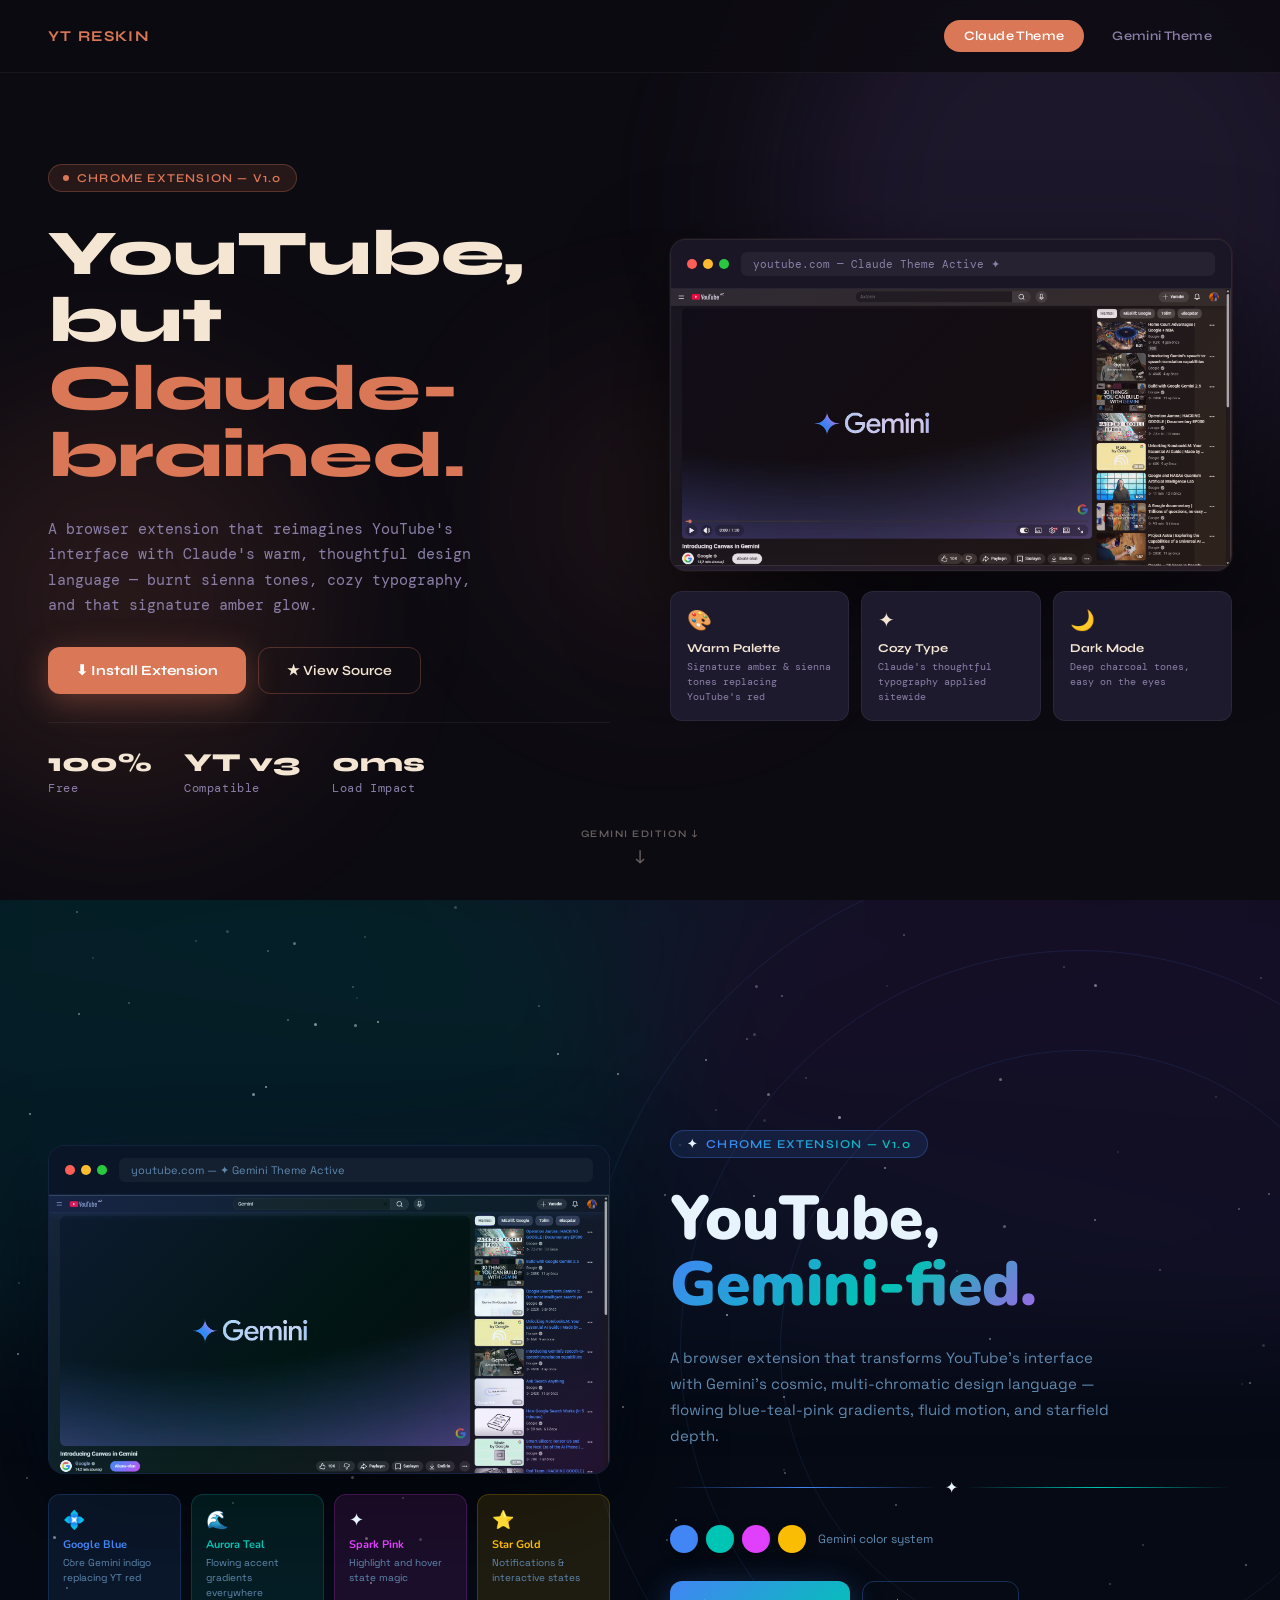
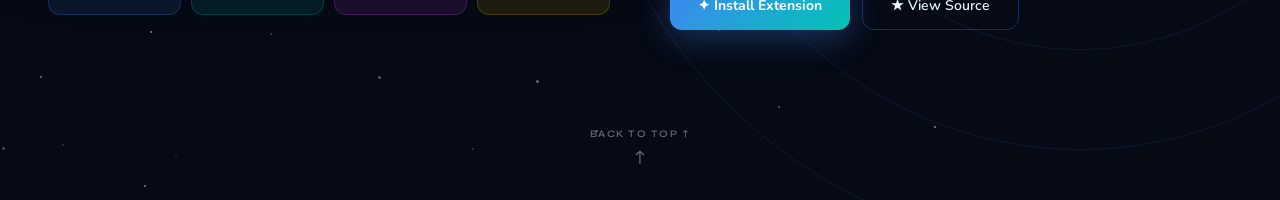
==== commit d006a282: "Remove section scroll snap" ====
--- a/index.html
+++ b/index.html
@@ -32,8 +32,7 @@
     --gemini-muted: #5f8ab0;
   }
 
-  html { scroll-behavior: smooth; scroll-snap-type: y mandatory; }
-  html.is-switching { scroll-snap-type: none; }
+  html { scroll-behavior: auto; }
   body { font-family: 'Syne', sans-serif; overflow-x: hidden; }
 
   /* Custom cursor */
@@ -91,7 +90,6 @@
   /* Pages */
   .page {
     min-height: 100vh;
-    scroll-snap-align: start;
     position: relative;
     overflow: hidden;
   }
@@ -808,7 +806,6 @@
     }
 
     cancelAnimationFrame(sectionSwitchFrame);
-    document.documentElement.classList.add('is-switching');
 
     const duration = Math.min(950, Math.max(520, Math.abs(distance) * 0.45));
     const startedAt = performance.now();
@@ -822,7 +819,6 @@
         return;
       }
 
-      document.documentElement.classList.remove('is-switching');
       history.replaceState(null, '', `#${target.id}`);
       requestThemeUpdate();
     }
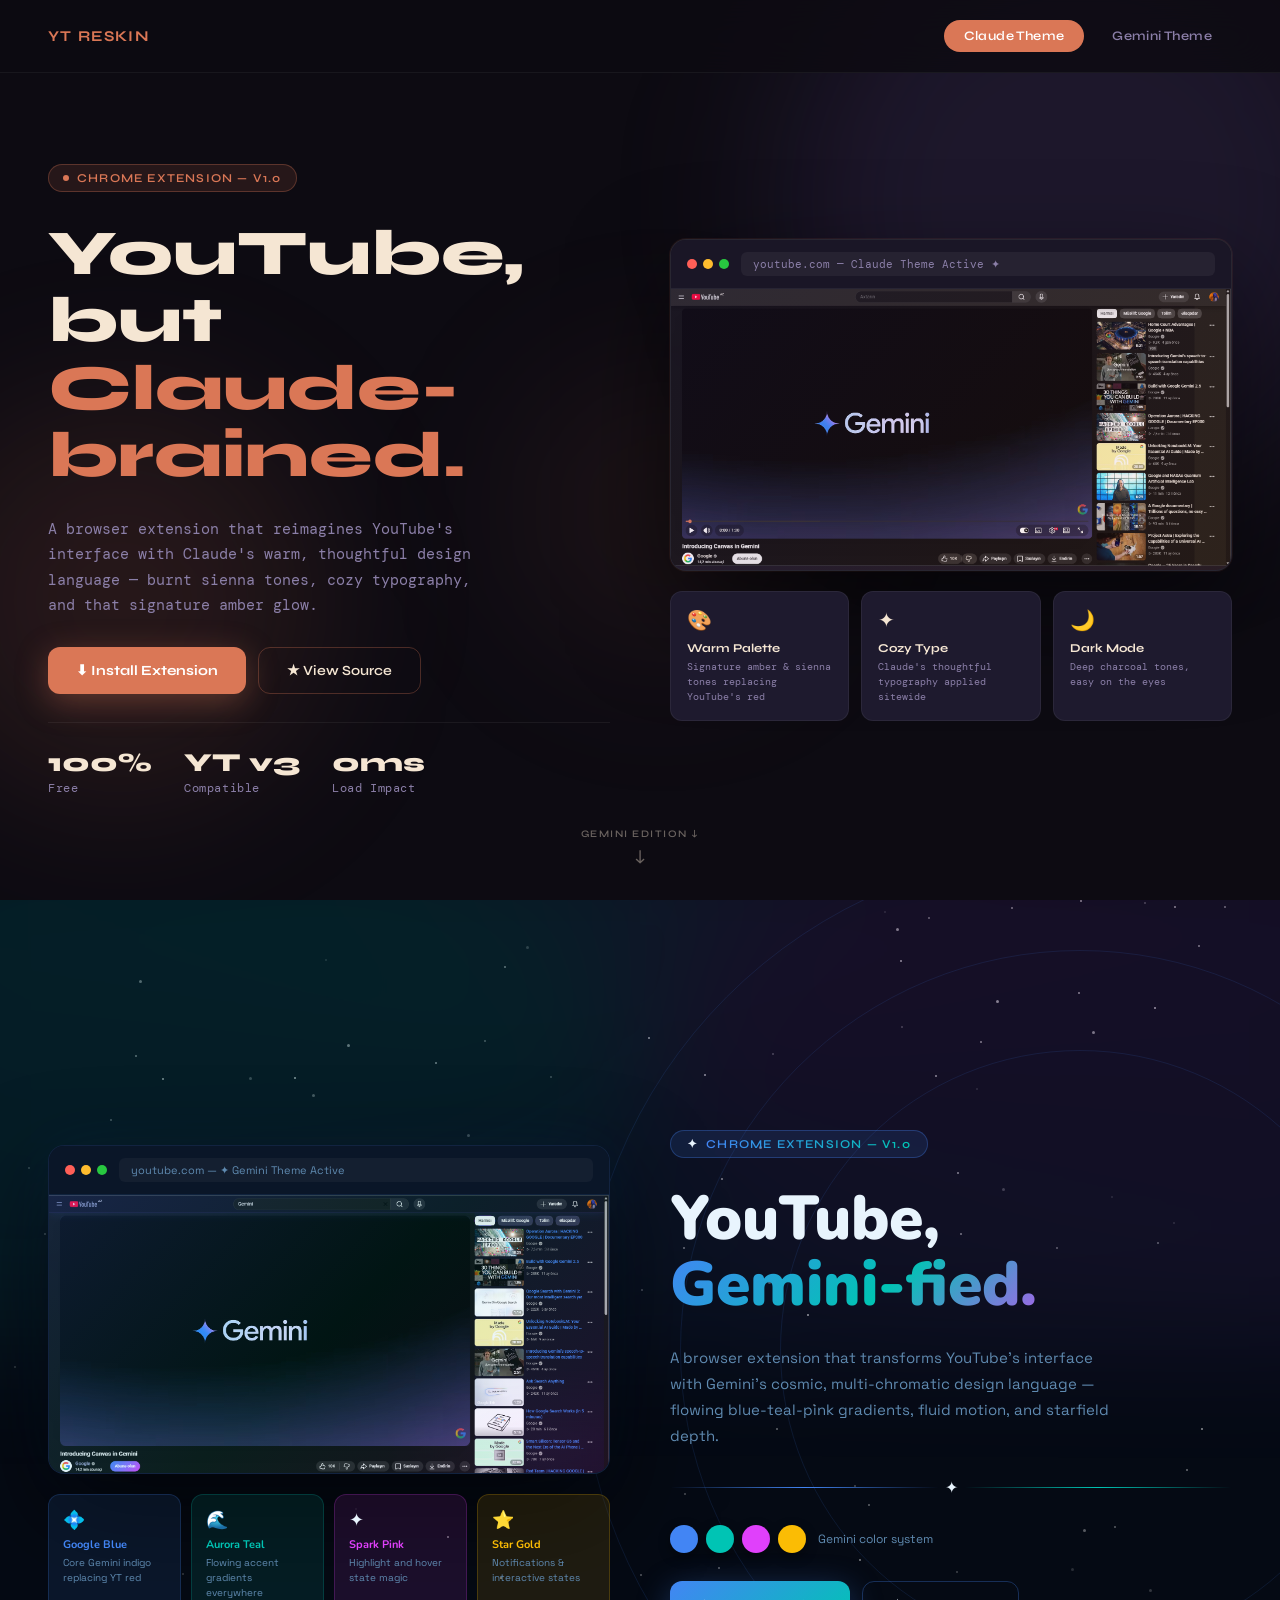
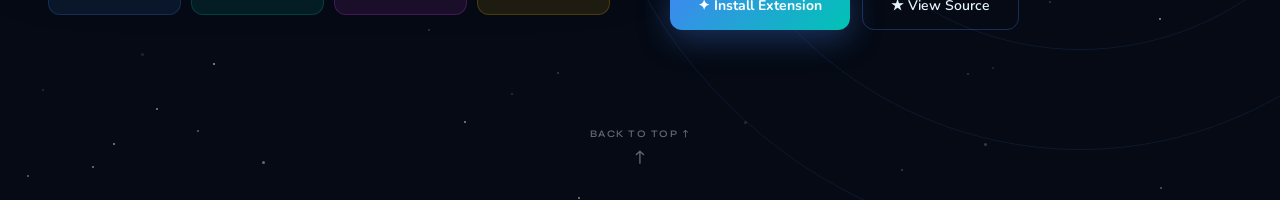
==== commit 643bd343: "Add soft section snap scrolling" ====
--- a/index.html
+++ b/index.html
@@ -751,10 +751,14 @@
   const nav = document.getElementById('mainNav');
   const navClaude = document.getElementById('navClaude');
   const navGemini = document.getElementById('navGemini');
+  const claudeSection = document.getElementById('claude');
   const geminiSection = document.getElementById('gemini');
+  const themeSections = [claudeSection, geminiSection];
   let activeTheme = '';
   let scrollTicking = false;
   let sectionSwitchFrame = 0;
+  let softSnapTimer = 0;
+  let isAutoScrolling = false;
 
   function setActiveTheme(theme) {
     if (theme === activeTheme) return;
@@ -782,32 +786,42 @@
 
   setActiveTheme('claude');
   updateThemeFromScroll();
-  window.addEventListener('scroll', requestThemeUpdate, { passive: true });
+  window.addEventListener('scroll', () => {
+    requestThemeUpdate();
+    scheduleSoftSnap();
+  }, { passive: true });
   window.addEventListener('resize', requestThemeUpdate);
 
   function easeInOutCubic(t) {
     return t < 0.5 ? 4 * t * t * t : 1 - Math.pow(-2 * t + 2, 3) / 2;
   }
 
-  function switchSection(target) {
+  function animateToSection(target, options = {}) {
     if (!target) return;
 
     const targetTheme = target.id === 'gemini' ? 'gemini' : 'claude';
     const startY = window.scrollY;
     const endY = target.getBoundingClientRect().top + startY;
     const distance = endY - startY;
+    const shouldUpdateHash = options.updateHash !== false;
 
     setActiveTheme(targetTheme);
     if (Math.abs(distance) < 2 || prefersReducedMotion) {
+      isAutoScrolling = true;
       window.scrollTo(0, endY);
-      history.replaceState(null, '', `#${target.id}`);
+      if (shouldUpdateHash) history.replaceState(null, '', `#${target.id}`);
       requestThemeUpdate();
+      window.setTimeout(() => {
+        isAutoScrolling = false;
+      }, 120);
       return;
     }
 
     cancelAnimationFrame(sectionSwitchFrame);
-
-    const duration = Math.min(950, Math.max(520, Math.abs(distance) * 0.45));
+    clearTimeout(softSnapTimer);
+    isAutoScrolling = true;
+
+    const duration = options.duration || Math.min(1100, Math.max(680, Math.abs(distance) * 0.5));
     const startedAt = performance.now();
 
     function step(now) {
@@ -819,11 +833,29 @@
         return;
       }
 
-      history.replaceState(null, '', `#${target.id}`);
+      isAutoScrolling = false;
+      if (shouldUpdateHash) history.replaceState(null, '', `#${target.id}`);
       requestThemeUpdate();
     }
 
     sectionSwitchFrame = requestAnimationFrame(step);
+  }
+
+  function scheduleSoftSnap() {
+    if (isAutoScrolling || prefersReducedMotion) return;
+
+    clearTimeout(softSnapTimer);
+    softSnapTimer = window.setTimeout(() => {
+      const nearestSection = themeSections.reduce((nearest, section) => {
+        return Math.abs(section.getBoundingClientRect().top) < Math.abs(nearest.getBoundingClientRect().top)
+          ? section
+          : nearest;
+      }, themeSections[0]);
+      const distanceFromTop = Math.abs(nearestSection.getBoundingClientRect().top);
+
+      if (distanceFromTop > window.innerHeight * 0.38) return;
+      animateToSection(nearestSection, { duration: 900, updateHash: false });
+    }, 280);
   }
 
   // Smooth section switching
@@ -831,7 +863,7 @@
     control.addEventListener('click', e => {
       e.preventDefault();
       const selector = control.getAttribute('href') || control.dataset.target;
-      switchSection(document.querySelector(selector));
+      animateToSection(document.querySelector(selector));
     });
   });
 </script>
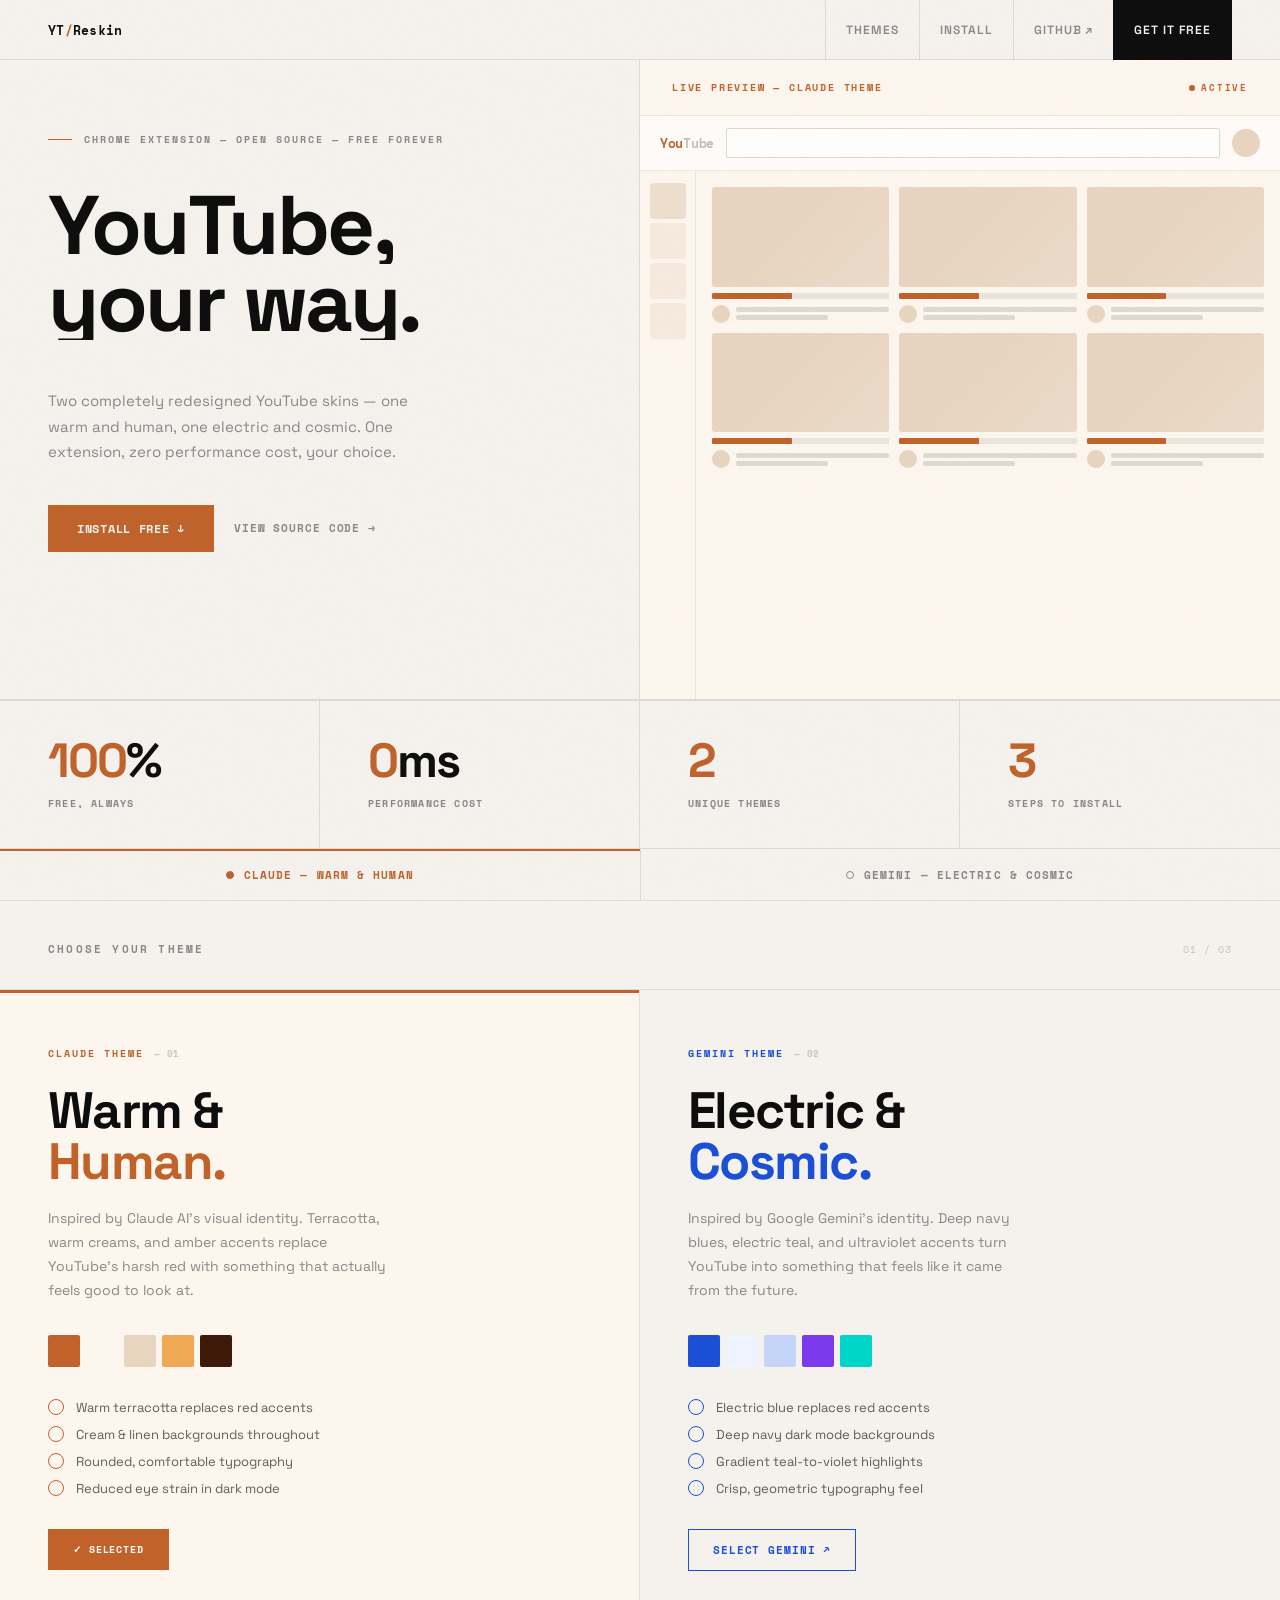
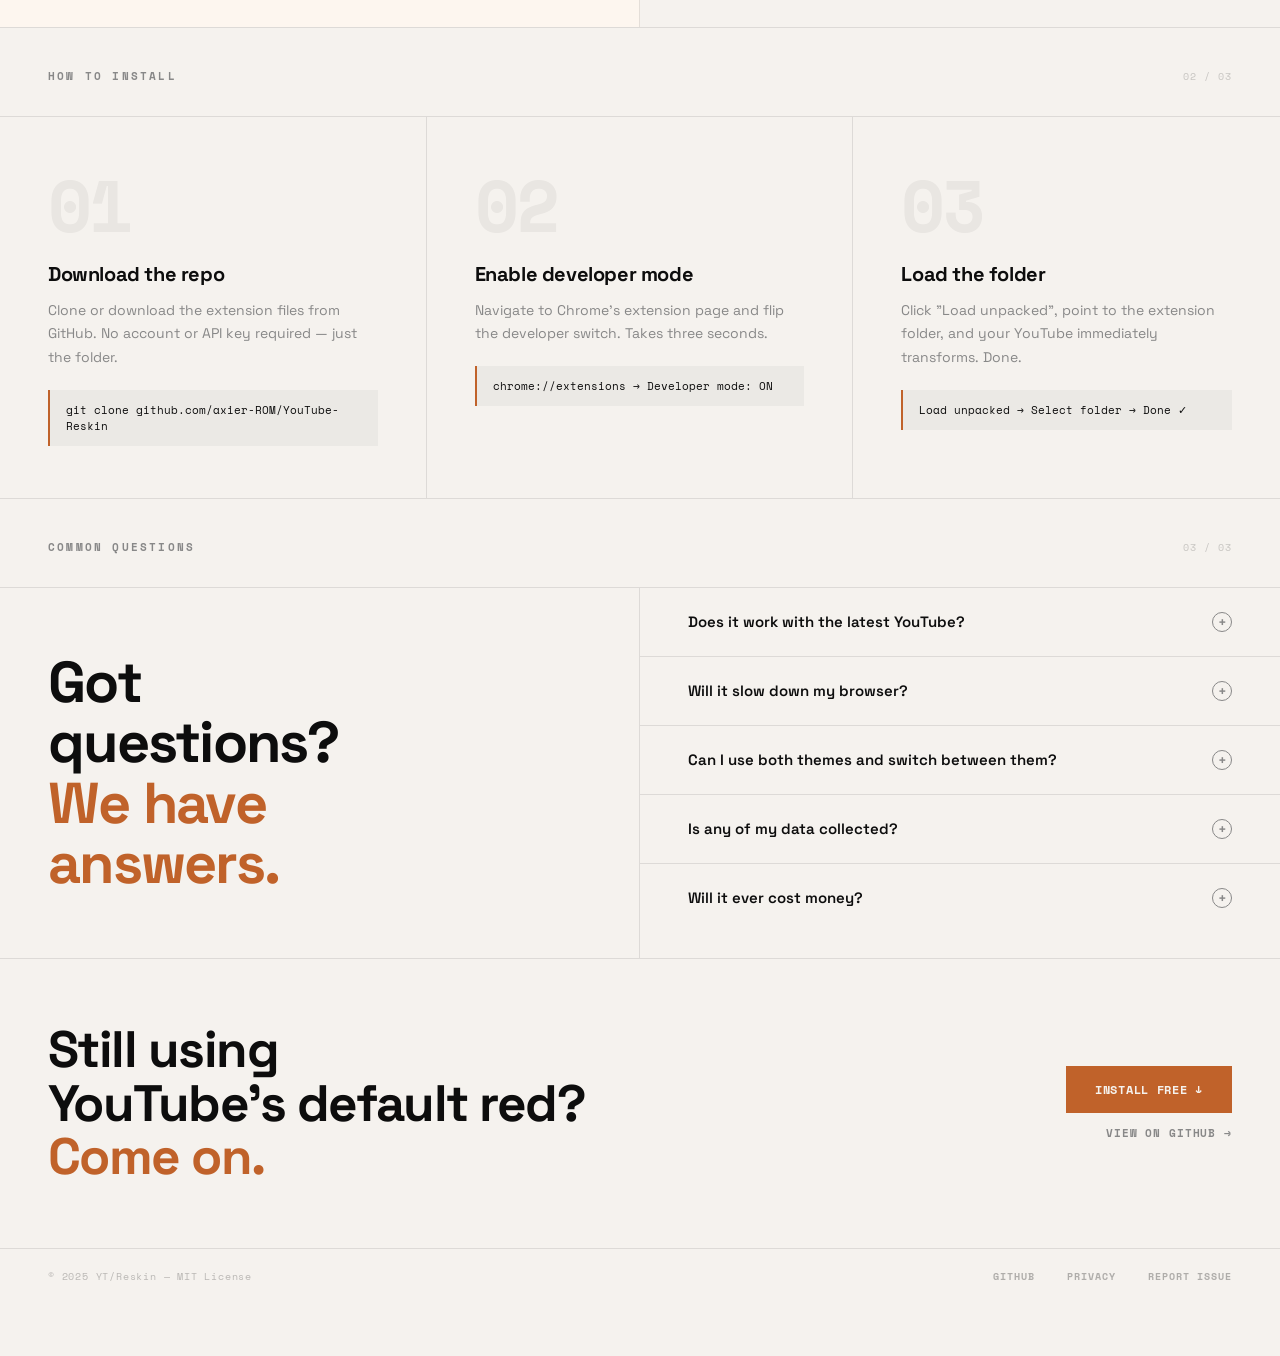
==== commit 8e1f7e7b: "Add files via upload" ====
--- a/index.html
+++ b/index.html
@@ -3,869 +3,1296 @@
 <head>
 <meta charset="UTF-8">
 <meta name="viewport" content="width=device-width, initial-scale=1.0">
-<title>YouTube Reskin Extensions</title>
+<title>YT Reskin — Two Themes, One Extension</title>
 <link rel="preconnect" href="https://fonts.googleapis.com">
 <link rel="preconnect" href="https://fonts.gstatic.com" crossorigin>
-<link href="https://fonts.googleapis.com/css2?family=Syne:wght@400;600;700;800&family=DM+Mono:ital,wght@0,400;0,500;1,400&family=Nunito:wght@300;400;600;700;900&family=Space+Grotesk:wght@300;400;500;600;700&display=swap" rel="stylesheet">
+<link href="https://fonts.googleapis.com/css2?family=Space+Grotesk:wght@300;400;500;600;700&family=Space+Mono:wght@400;700&display=swap" rel="stylesheet">
 <style>
-  *, *::before, *::after { box-sizing: border-box; margin: 0; padding: 0; }
-
-  :root {
-    --claude-bg: #0d0b12;
-    --claude-surface: #16131f;
-    --claude-card: #1e1a2e;
-    --claude-orange: #da7756;
-    --claude-cream: #f5e6d3;
-    --claude-purple: #6b4fa0;
-    --claude-accent: #e8917a;
-    --claude-muted: #8b7fa8;
-
-    --gemini-bg: #050a14;
-    --gemini-surface: #091220;
-    --gemini-card: #0d1b2e;
-    --gemini-blue: #4285f4;
-    --gemini-teal: #00c4b4;
-    --gemini-pink: #e040fb;
-    --gemini-yellow: #fbbc04;
-    --gemini-red: #ea4335;
-    --gemini-text: #e8f4fd;
-    --gemini-muted: #5f8ab0;
-  }
-
-  html { scroll-behavior: auto; }
-  body { font-family: 'Syne', sans-serif; overflow-x: hidden; }
-
-  /* Custom cursor */
-  .cursor {
-    width: 18px; height: 18px;
-    border-radius: 50%;
-    color: teal;
-    position: fixed; top: 0; left: 0;
-    pointer-events: none; z-index: 9999;
-    mix-blend-mode: difference;
-    background: var(--claude-orange);
-    opacity: 0;
-    transition: opacity 0.18s ease;
-  }
-  .cursor-trail {
-    width: 40px; height: 40px;
-    border-radius: 50%;
-    color: teal;
-    position: fixed; top: 0; left: 0;
-    pointer-events: none; z-index: 9998;
-    border: 1.5px solid currentColor;
-    color: var(--claude-accent);
-    opacity: 0;
-    transition: opacity 0.18s ease;
-  }
-  .cursor.is-visible, .cursor-trail.is-visible { opacity: 1; }
-  body[data-theme="claude"] .cursor { background: var(--claude-orange); }
-  body[data-theme="claude"] .cursor-trail { color: var(--claude-accent); }
-  body[data-theme="gemini"] .cursor { background: var(--gemini-teal); }
-  body[data-theme="gemini"] .cursor-trail { color: var(--gemini-blue); }
-
-  /* Nav */
-  nav {
-    position: fixed; top: 0; left: 0; right: 0; z-index: 100;
-    display: flex; align-items: center; justify-content: space-between;
-    padding: 20px 48px;
-    backdrop-filter: blur(20px);
-    border-bottom: 1px solid rgba(255,255,255,0.05);
-  }
-  .nav-claude { background: rgba(13,11,18,0.85); }
-  .nav-gemini { background: rgba(5,10,20,0.85); }
-  .nav-logo { font-size: 15px; font-weight: 700; letter-spacing: 0.08em; text-transform: uppercase; }
-  .nav-claude .nav-logo { color: var(--claude-orange); }
-  .nav-gemini .nav-logo { background: linear-gradient(90deg, var(--gemini-blue), var(--gemini-teal), var(--gemini-pink)); -webkit-background-clip: text; -webkit-text-fill-color: transparent; background-clip: text; }
-  .nav-links { display: flex; gap: 8px; }
-  .nav-pill {
-    padding: 8px 20px; border-radius: 100px; font-size: 13px; font-weight: 600;
-    text-decoration: none; letter-spacing: 0.03em; transition: all 0.25s ease; cursor: none;
-  }
-  .nav-claude .nav-pill { color: var(--claude-muted); }
-  .nav-claude .nav-pill:hover, .nav-claude .nav-pill.active { background: var(--claude-orange); color: white; }
-  .nav-gemini .nav-pill { color: var(--gemini-muted); }
-  .nav-gemini .nav-pill:hover, .nav-gemini .nav-pill.active { background: linear-gradient(135deg, var(--gemini-blue), var(--gemini-teal)); color: white; }
-
-  /* Pages */
-  .page {
-    min-height: 100vh;
-    position: relative;
-    overflow: hidden;
-  }
-
-  /* ═══════════════════════════════ CLAUDE PAGE ═══════════════════════════════ */
-  .page-claude {
-    background: var(--claude-bg);
-    color: var(--claude-cream);
-  }
-
-  /* Claude BG noise + blobs */
-  .claude-bg-blob {
-    position: absolute; border-radius: 50%; filter: blur(80px); pointer-events: none;
-  }
-  .claude-blob-1 { width: 600px; height: 600px; background: rgba(107,79,160,0.18); top: -100px; right: -100px; animation: blobFloat1 12s ease-in-out infinite; }
-  .claude-blob-2 { width: 400px; height: 400px; background: rgba(218,119,86,0.12); bottom: 100px; left: -80px; animation: blobFloat2 15s ease-in-out infinite; }
-  .claude-blob-3 { width: 300px; height: 300px; background: rgba(218,119,86,0.08); top: 40%; left: 40%; animation: blobFloat1 18s ease-in-out infinite reverse; }
-  @keyframes blobFloat1 { 0%,100%{transform:translate(0,0) scale(1)} 50%{transform:translate(30px,-40px) scale(1.05)} }
-  @keyframes blobFloat2 { 0%,100%{transform:translate(0,0) scale(1)} 50%{transform:translate(-20px,30px) scale(0.95)} }
-
-  /* Claude content */
-  .claude-content {
-    position: relative; z-index: 2;
-    padding: 140px 48px 80px;
-    display: grid;
-    grid-template-columns: 1fr 1fr;
-    gap: 60px;
-    align-items: center;
-    min-height: 100vh;
-  }
-
-  .claude-left { display: flex; flex-direction: column; gap: 28px; }
-
-  .claude-badge {
-    display: inline-flex; align-items: center; gap: 8px;
-    background: rgba(218,119,86,0.12); border: 1px solid rgba(218,119,86,0.3);
-    padding: 6px 14px; border-radius: 100px;
-    font-size: 12px; font-weight: 600; letter-spacing: 0.1em; text-transform: uppercase;
-    color: var(--claude-orange); width: fit-content;
-    animation: fadeSlideUp 0.6s ease both;
-  }
-  .claude-badge-dot { width: 6px; height: 6px; border-radius: 50%; background: var(--claude-orange); animation: pulse 2s infinite; }
-  @keyframes pulse { 0%,100%{opacity:1;transform:scale(1)} 50%{opacity:0.5;transform:scale(0.7)} }
-
-  .claude-title {
-    font-size: clamp(38px, 5vw, 64px);
-    font-weight: 800;
-    line-height: 1.05;
-    animation: fadeSlideUp 0.6s 0.1s ease both;
-  }
-  .claude-title-line2 { color: var(--claude-orange); display: block; }
-
-  .claude-desc {
-    font-family: 'DM Mono', monospace;
-    font-size: 15px; line-height: 1.7;
-    color: var(--claude-muted);
-    max-width: 440px;
-    animation: fadeSlideUp 0.6s 0.2s ease both;
-  }
-
-  .claude-cta-group { display: flex; gap: 12px; flex-wrap: wrap; animation: fadeSlideUp 0.6s 0.3s ease both; }
-  .btn-primary-claude {
-    padding: 14px 28px; border-radius: 12px;
-    background: var(--claude-orange); color: white;
-    font-family: 'Syne', sans-serif; font-weight: 700; font-size: 14px;
-    text-decoration: none; display: inline-flex; align-items: center; gap: 8px;
-    transition: all 0.25s ease; cursor: none;
-    box-shadow: 0 8px 32px rgba(218,119,86,0.35);
-  }
-  .btn-primary-claude:hover { transform: translateY(-2px); box-shadow: 0 12px 40px rgba(218,119,86,0.5); }
-  .btn-secondary-claude {
-    padding: 14px 28px; border-radius: 12px;
-    border: 1px solid rgba(218,119,86,0.3); color: var(--claude-cream);
-    font-family: 'Syne', sans-serif; font-weight: 600; font-size: 14px;
-    text-decoration: none; display: inline-flex; align-items: center; gap: 8px;
-    transition: all 0.25s ease; cursor: none; background: transparent;
-  }
-  .btn-secondary-claude:hover { border-color: var(--claude-orange); background: rgba(218,119,86,0.08); }
-
-  .claude-stats {
-    display: flex; gap: 32px;
-    animation: fadeSlideUp 0.6s 0.4s ease both;
-    border-top: 1px solid rgba(255,255,255,0.06);
-    padding-top: 24px;
-  }
-  .stat { display: flex; flex-direction: column; gap: 2px; }
-  .stat-val { font-size: 26px; font-weight: 800; color: var(--claude-cream); }
-  .stat-label { font-size: 12px; color: var(--claude-muted); font-family: 'DM Mono', monospace; letter-spacing: 0.05em; }
-
-  /* Claude right — browser mockup */
-  .claude-right { display: flex; flex-direction: column; gap: 20px; animation: fadeSlideUp 0.6s 0.15s ease both; }
-
-  .browser-mockup {
-    border-radius: 16px; overflow: hidden;
-    border: 1px solid rgba(255,255,255,0.08);
-    box-shadow: 0 40px 100px rgba(0,0,0,0.6), 0 0 0 1px rgba(218,119,86,0.1);
-    background: var(--claude-surface);
-    transition: transform 0.4s ease;
-  }
-  .browser-mockup:hover { transform: scale(1.02) translateY(-4px); }
-
-  .browser-bar {
-    background: #1a1626;
-    padding: 12px 16px;
-    display: flex; align-items: center; gap: 12px;
-    border-bottom: 1px solid rgba(255,255,255,0.06);
-  }
-  .browser-dots { display: flex; gap: 6px; }
-  .browser-dot { width: 10px; height: 10px; border-radius: 50%; }
-  .bd-red { background: #ff5f57; }
-  .bd-yellow { background: #febc2e; }
-  .bd-green { background: #28c840; }
-  .browser-url {
-    flex: 1; background: rgba(255,255,255,0.05); border-radius: 6px;
-    padding: 5px 12px; font-family: 'DM Mono', monospace; font-size: 11px;
-    color: var(--claude-muted);
-  }
-
-  .browser-content { position: relative; }
-  .browser-content img {width: 100%;height: 200%; }
-  .browser-overlay {
-    position: absolute; inset: 0;
-    background: linear-gradient(135deg, rgba(107,79,160,0.15), rgba(218,119,86,0.1));
-    pointer-events: none;
-  }
-
-  /* Claude features strip */
-  .claude-features {
-    display: grid; grid-template-columns: repeat(3, 1fr); gap: 12px;
-  }
-  .feature-card {
-    background: var(--claude-card);
-    border: 1px solid rgba(255,255,255,0.06);
-    border-radius: 12px; padding: 16px;
-    transition: all 0.25s ease;
-  }
-  .feature-card:hover { border-color: rgba(218,119,86,0.3); transform: translateY(-2px); }
-  .feature-icon { font-size: 20px; margin-bottom: 8px; }
-  .feature-title { font-size: 12px; font-weight: 700; color: var(--claude-cream); margin-bottom: 4px; }
-  .feature-desc { font-family: 'DM Mono', monospace; font-size: 10px; color: var(--claude-muted); line-height: 1.5; }
-
-  /* ═══════════════════════════════ GEMINI PAGE ═══════════════════════════════ */
-  .page-gemini {
-    background: var(--gemini-bg);
-    color: var(--gemini-text);
-  }
-
-  /* Gemini star field */
-  .gemini-stars {
-    position: absolute; inset: 0; pointer-events: none; overflow: hidden;
-  }
-  .star {
-    position: absolute; width: 2px; height: 2px; border-radius: 50%; background: white;
-    animation: twinkle var(--dur, 3s) ease-in-out infinite var(--delay, 0s);
-  }
-  @keyframes twinkle { 0%,100%{opacity:0.2} 50%{opacity:1} }
-
-  /* Gemini aurora */
-  .gemini-aurora {
-    position: absolute; width: 120%; height: 60%; top: -10%; left: -10%;
-    background: conic-gradient(from 180deg at 50% 50%, #4285f410, #00c4b420, #e040fb15, #4285f410);
-    filter: blur(60px); pointer-events: none;
-    animation: auroraRotate 20s linear infinite;
-  }
-  @keyframes auroraRotate { 0%{transform:rotate(0deg)} 100%{transform:rotate(360deg)} }
-
-  .gemini-ring {
-    position: absolute; border-radius: 50%;
-    border: 1px solid rgba(66,133,244,0.12);
-    pointer-events: none;
-    animation: ringExpand 8s ease-in-out infinite;
-  }
-  .gr1 { width: 600px; height: 600px; top: 50%; right: -100px; transform: translateY(-50%); animation-delay: 0s; }
-  .gr2 { width: 800px; height: 800px; top: 50%; right: -200px; transform: translateY(-50%); animation-delay: 2s; }
-  .gr3 { width: 1000px; height: 1000px; top: 50%; right: -300px; transform: translateY(-50%); animation-delay: 4s; }
-  @keyframes ringExpand { 0%,100%{opacity:0.4;transform:translateY(-50%) scale(1)} 50%{opacity:0.8;transform:translateY(-50%) scale(1.03)} }
-
-  /* Gemini content */
-  .gemini-content {
-    position: relative; z-index: 2;
-    padding: 140px 48px 80px;
-    display: grid;
-    grid-template-columns: 1fr 1fr;
-    gap: 60px;
-    align-items: center;
-    min-height: 100vh;
-  }
-
-  /* Gemini left */
-  .gemini-left { display: flex; flex-direction: column; gap: 28px; order: 2; }
-
-  .gemini-badge {
-    display: inline-flex; align-items: center; gap: 8px;
-    padding: 6px 16px; border-radius: 100px; width: fit-content;
-    font-size: 12px; font-weight: 600; letter-spacing: 0.1em; text-transform: uppercase;
-    background: rgba(66,133,244,0.12);
-    border: 1px solid rgba(66,133,244,0.3);
-    animation: fadeSlideUp 0.6s ease both;
-  }
-  .gemini-badge-text { background: linear-gradient(90deg, var(--gemini-blue), var(--gemini-teal)); -webkit-background-clip: text; -webkit-text-fill-color: transparent; background-clip: text; }
-  .gemini-badge-spark { animation: sparkSpin 3s linear infinite; display: inline-block; }
-  @keyframes sparkSpin { 0%{transform:rotate(0deg)} 100%{transform:rotate(360deg)} }
-
-  .gemini-title {
-    font-family: 'Nunito', sans-serif;
-    font-size: clamp(36px, 5vw, 62px);
-    font-weight: 900;
-    line-height: 1.05;
-    animation: fadeSlideUp 0.6s 0.1s ease both;
-  }
-  .gemini-gradient-text {
-    background: linear-gradient(135deg, var(--gemini-blue) 0%, var(--gemini-teal) 40%, var(--gemini-pink) 80%);
-    -webkit-background-clip: text; -webkit-text-fill-color: transparent; background-clip: text;
-    display: block;
-  }
-
-  .gemini-desc {
-    font-family: 'Space Grotesk', sans-serif;
-    font-size: 15px; line-height: 1.75;
-    color: var(--gemini-muted);
-    max-width: 440px;
-    animation: fadeSlideUp 0.6s 0.2s ease both;
-  }
-
-  .gemini-cta-group { display: flex; gap: 12px; flex-wrap: wrap; animation: fadeSlideUp 0.6s 0.3s ease both; }
-  .btn-primary-gemini {
-    padding: 14px 28px; border-radius: 12px;
-    background: linear-gradient(135deg, var(--gemini-blue), var(--gemini-teal));
-    color: white; font-family: 'Nunito', sans-serif; font-weight: 700; font-size: 14px;
-    text-decoration: none; display: inline-flex; align-items: center; gap: 8px;
-    transition: all 0.25s ease; cursor: none;
-    box-shadow: 0 8px 32px rgba(66,133,244,0.35);
-  }
-  .btn-primary-gemini:hover { transform: translateY(-2px); box-shadow: 0 12px 40px rgba(0,196,180,0.4); }
-  .btn-secondary-gemini {
-    padding: 14px 28px; border-radius: 12px;
-    border: 1px solid rgba(66,133,244,0.3); color: var(--gemini-text);
-    font-family: 'Nunito', sans-serif; font-weight: 600; font-size: 14px;
-    text-decoration: none; display: inline-flex; align-items: center; gap: 8px;
-    transition: all 0.25s ease; cursor: none; background: transparent;
-  }
-  .btn-secondary-gemini:hover { border-color: var(--gemini-teal); background: rgba(0,196,180,0.08); }
-
-  /* Gemini color chips */
-  .gemini-palette {
-    display: flex; gap: 8px; align-items: center;
-    animation: fadeSlideUp 0.6s 0.35s ease both;
-  }
-  .palette-chip {
-    width: 28px; height: 28px; border-radius: 50%;
-    box-shadow: 0 4px 12px rgba(0,0,0,0.4);
-    transition: transform 0.2s ease;
-  }
-  .palette-chip:hover { transform: scale(1.3); }
-  .pc-blue { background: var(--gemini-blue); }
-  .pc-teal { background: var(--gemini-teal); }
-  .pc-pink { background: var(--gemini-pink); }
-  .pc-yellow { background: var(--gemini-yellow); }
-  .palette-label { font-family: 'Space Grotesk', sans-serif; font-size: 12px; color: var(--gemini-muted); margin-left: 4px; }
-
-  /* Gemini right */
-  .gemini-right { display: flex; flex-direction: column; gap: 20px; order: 1; animation: fadeSlideUp 0.6s 0.15s ease both; }
-
-  .gemini-browser-mockup {
-    border-radius: 16px; overflow: hidden;
-    border: 1px solid rgba(66,133,244,0.15);
-    box-shadow: 0 40px 100px rgba(0,0,0,0.7), 0 0 60px rgba(66,133,244,0.08);
-    background: var(--gemini-surface);
-    transition: transform 0.4s ease;
-  }
-  .gemini-browser-mockup:hover { transform: scale(1.02) translateY(-4px); }
-
-  .gemini-browser-bar {
-    background: #0a1628;
-    padding: 12px 16px;
-    display: flex; align-items: center; gap: 12px;
-    border-bottom: 1px solid rgba(66,133,244,0.1);
-  }
-  .gemini-url {
-    flex: 1; background: rgba(255,255,255,0.04); border-radius: 6px;
-    padding: 5px 12px; font-family: 'Space Grotesk', monospace; font-size: 11px;
-    color: var(--gemini-muted);
-  }
-  .gemini-browser-content { position: relative; }
-  .gemini-browser-content img { width: 100%; display: block; }
-  .gemini-overlay {
-    position: absolute; inset: 0;
-    background: linear-gradient(135deg, rgba(66,133,244,0.2), rgba(0,196,180,0.1), rgba(224,64,251,0.08));
-    pointer-events: none;
-  }
-
-  /* Gemini color feature cards */
-  .gemini-features { display: grid; grid-template-columns: repeat(4, 1fr); gap: 10px; }
-  .gemini-feat-card {
-    border-radius: 12px; padding: 14px;
-    transition: all 0.25s ease;
-    border: 1px solid transparent;
-  }
-  .gemini-feat-card:hover { transform: translateY(-3px); }
-  .gfc-blue { background: rgba(66,133,244,0.1); border-color: rgba(66,133,244,0.2); }
-  .gfc-teal { background: rgba(0,196,180,0.1); border-color: rgba(0,196,180,0.2); }
-  .gfc-pink { background: rgba(224,64,251,0.1); border-color: rgba(224,64,251,0.2); }
-  .gfc-yellow { background: rgba(251,188,4,0.1); border-color: rgba(251,188,4,0.2); }
-  .gfc-icon { font-size: 18px; margin-bottom: 6px; }
-  .gfc-title { font-size: 11px; font-weight: 700; margin-bottom: 3px; font-family: 'Nunito', sans-serif; }
-  .gfc-blue .gfc-title { color: var(--gemini-blue); }
-  .gfc-teal .gfc-title { color: var(--gemini-teal); }
-  .gfc-pink .gfc-title { color: var(--gemini-pink); }
-  .gfc-yellow .gfc-title { color: var(--gemini-yellow); }
-  .gfc-desc { font-family: 'Space Grotesk', sans-serif; font-size: 10px; color: var(--gemini-muted); line-height: 1.5; }
-
-  /* Shared animations */
-  @keyframes fadeSlideUp {
-    from { opacity: 0; transform: translateY(24px); }
-    to { opacity: 1; transform: translateY(0); }
-  }
-
-  /* Scroll indicator */
-  .scroll-indicator {
-    position: absolute; bottom: 32px; left: 50%; transform: translateX(-50%);
-    display: flex; flex-direction: column; align-items: center; gap: 6px;
-    z-index: 10; animation: bounce 2s ease-in-out infinite;
-    border: 0; background: transparent; font-family: inherit; cursor: pointer;
-  }
-  .scroll-indicator:focus-visible { outline: 2px solid currentColor; outline-offset: 8px; border-radius: 999px; }
-  .scroll-text { font-size: 10px; font-weight: 600; letter-spacing: 0.15em; text-transform: uppercase; opacity: 0.4; }
-  .scroll-arrow { font-size: 18px; opacity: 0.4; }
-  @keyframes bounce { 0%,100%{transform:translateX(-50%) translateY(0)} 50%{transform:translateX(-50%) translateY(8px)} }
-  .page-claude .scroll-text, .page-claude .scroll-arrow { color: var(--claude-cream); }
-  .page-gemini .scroll-text, .page-gemini .scroll-arrow { color: var(--gemini-text); }
-
-  /* Code tag decoration */
-  .code-tag {
-    font-family: 'DM Mono', monospace;
-    font-size: 11px; color: var(--claude-purple);
-    opacity: 0.5; user-select: none;
-    animation: fadeSlideUp 0.6s 0.5s ease both;
-  }
-
-  /* Gemini divider sparkle */
-  .divider-sparkle {
-    display: flex; gap: 6px; align-items: center;
-    animation: fadeSlideUp 0.6s 0.4s ease both;
-  }
-  .sparkle-line { height: 1px; flex: 1; }
-  .sl-blue { background: linear-gradient(90deg, transparent, var(--gemini-blue), transparent); }
-  .sl-teal { background: linear-gradient(90deg, transparent, var(--gemini-teal), transparent); }
-  .sparkle-gem { font-size: 16px; }
-
-  /* Section label */
-  .section-label {
-    display: flex; align-items: center; gap: 10px;
-    font-size: 11px; font-weight: 600; letter-spacing: 0.15em; text-transform: uppercase;
-    animation: fadeSlideUp 0.6s 0.45s ease both;
-  }
-  .section-label-line { height: 1px; width: 32px; }
-  .page-claude .section-label { color: var(--claude-muted); }
-  .page-claude .section-label-line { background: var(--claude-muted); }
-  .page-gemini .section-label { color: var(--gemini-muted); }
-  .page-gemini .section-label-line { background: var(--gemini-muted); }
-
-  /* Responsive */
-  @media (max-width: 900px) {
-    .claude-content, .gemini-content {
-      grid-template-columns: 1fr; padding: 120px 24px 80px;
-    }
-    .gemini-left { order: 2; }
-    .gemini-right { order: 1; }
-    .claude-features { grid-template-columns: repeat(3, 1fr); }
-    .gemini-features { grid-template-columns: repeat(2, 1fr); }
-    nav { padding: 16px 24px; }
-  }
-
-  @media (pointer: fine) and (hover: hover) {
-    body, a, button, .nav-pill { cursor: none; }
-  }
-
-  @media (pointer: coarse), (hover: none) {
-    .cursor, .cursor-trail { display: none; }
-    a, button, .nav-pill { cursor: pointer; }
-  }
-
-  @media (prefers-reduced-motion: reduce) {
-    html { scroll-behavior: auto; scroll-snap-type: none; }
-    *, *::before, *::after {
-      animation-duration: 0.01ms !important;
-      animation-iteration-count: 1 !important;
-      transition-duration: 0.01ms !important;
-    }
-    .cursor-trail { display: none; }
-  }
+*, *::before, *::after { box-sizing: border-box; margin: 0; padding: 0; }
+
+:root {
+  --white: #f5f2ee;
+  --black: #0d0d0d;
+  --gray: #888;
+  --line: rgba(13,13,13,0.1);
+
+  --claude-ink: #c0622a;
+  --claude-bg: #fdf6ef;
+  --claude-mid: #e8d5c0;
+
+  --gemini-ink: #1a4fd6;
+  --gemini-bg: #eef3ff;
+  --gemini-mid: #c5d5f8;
+
+  --active: var(--claude-ink);
+  --active-bg: var(--claude-bg);
+  --active-mid: var(--claude-mid);
+}
+
+html { scroll-behavior: smooth; font-size: 16px; }
+
+body {
+  font-family: 'Space Grotesk', sans-serif;
+  background: var(--white);
+  color: var(--black);
+  overflow-x: hidden;
+  cursor: crosshair;
+}
+
+/* ── NOISE TEXTURE OVERLAY ── */
+body::before {
+  content: '';
+  position: fixed;
+  inset: 0;
+  pointer-events: none;
+  z-index: 1000;
+  opacity: 0.025;
+  background-image: url("data:image/svg+xml,%3Csvg viewBox='0 0 256 256' xmlns='http://www.w3.org/2000/svg'%3E%3Cfilter id='noise'%3E%3CfeTurbulence type='fractalNoise' baseFrequency='0.9' numOctaves='4' stitchTiles='stitch'/%3E%3C/filter%3E%3Crect width='100%25' height='100%25' filter='url(%23noise)'/%3E%3C/svg%3E");
+  background-repeat: repeat;
+  background-size: 128px 128px;
+}
+
+/* ── HEADER ── */
+header {
+  position: fixed;
+  top: 0; left: 0; right: 0;
+  z-index: 500;
+  display: flex;
+  align-items: center;
+  justify-content: space-between;
+  padding: 0 48px;
+  height: 60px;
+  border-bottom: 1px solid var(--line);
+  background: var(--white);
+  transition: background 0.4s;
+}
+
+.logo {
+  font-family: 'Space Mono', monospace;
+  font-size: 13px;
+  font-weight: 700;
+  letter-spacing: 0.02em;
+  color: var(--black);
+  text-decoration: none;
+}
+.logo em { color: var(--active); font-style: normal; transition: color 0.4s; }
+
+nav { display: flex; gap: 0; }
+.nav-link {
+  font-size: 12px;
+  font-weight: 600;
+  letter-spacing: 0.08em;
+  text-transform: uppercase;
+  color: var(--gray);
+  text-decoration: none;
+  padding: 0 20px;
+  height: 60px;
+  display: flex;
+  align-items: center;
+  border-left: 1px solid var(--line);
+  transition: color 0.2s, background 0.2s;
+}
+.nav-link:last-child { border-right: 1px solid var(--line); }
+.nav-link:hover { color: var(--black); background: rgba(13,13,13,0.03); }
+.nav-link.install-link {
+  background: var(--black);
+  color: var(--white);
+  border-color: var(--black);
+}
+.nav-link.install-link:hover { background: var(--active); border-color: var(--active); transition: color 0.2s, background 0.4s; }
+
+/* ── THEME SWITCHER ── */
+.theme-bar {
+  position: fixed;
+  bottom: 0; left: 0; right: 0;
+  z-index: 500;
+  display: flex;
+  height: 52px;
+  border-top: 1px solid var(--line);
+  background: var(--white);
+}
+.theme-btn {
+  flex: 1;
+  display: flex;
+  align-items: center;
+  justify-content: center;
+  gap: 10px;
+  font-family: 'Space Mono', monospace;
+  font-size: 11px;
+  font-weight: 700;
+  letter-spacing: 0.1em;
+  text-transform: uppercase;
+  border: none;
+  background: transparent;
+  cursor: pointer;
+  transition: background 0.3s, color 0.3s;
+  border-right: 1px solid var(--line);
+  color: var(--gray);
+  position: relative;
+}
+.theme-btn:last-child { border-right: none; }
+.theme-btn::before {
+  content: '';
+  position: absolute;
+  top: 0; left: 0; right: 0;
+  height: 2px;
+  background: transparent;
+  transition: background 0.3s;
+}
+.theme-btn.active-claude { color: var(--claude-ink); }
+.theme-btn.active-claude::before { background: var(--claude-ink); }
+.theme-btn.active-gemini { color: var(--gemini-ink); }
+.theme-btn.active-gemini::before { background: var(--gemini-ink); }
+.theme-dot {
+  width: 8px; height: 8px;
+  border-radius: 50%;
+  border: 1.5px solid currentColor;
+  transition: background 0.3s;
+}
+.theme-btn.active-claude .theme-dot,
+.theme-btn.active-gemini .theme-dot { background: currentColor; }
+
+/* ── HERO ── */
+.hero {
+  min-height: 100vh;
+  padding: 60px 0 52px;
+  display: flex;
+  flex-direction: column;
+}
+
+.hero-top {
+  flex: 1;
+  display: grid;
+  grid-template-columns: 1fr 1fr;
+  border-bottom: 1px solid var(--line);
+}
+
+.hero-left {
+  padding: 72px 64px 64px 48px;
+  border-right: 1px solid var(--line);
+  display: flex;
+  flex-direction: column;
+  justify-content: space-between;
+}
+
+.hero-tag {
+  font-family: 'Space Mono', monospace;
+  font-size: 10px;
+  font-weight: 700;
+  letter-spacing: 0.2em;
+  text-transform: uppercase;
+  color: var(--gray);
+  margin-bottom: 40px;
+  display: flex;
+  align-items: center;
+  gap: 12px;
+}
+.hero-tag::before {
+  content: '';
+  width: 24px;
+  height: 1px;
+  background: var(--active);
+  display: block;
+  transition: background 0.4s;
+}
+
+.hero-headline {
+  font-size: clamp(52px, 6.5vw, 96px);
+  font-weight: 700;
+  line-height: 0.92;
+  letter-spacing: -0.03em;
+  color: var(--black);
+}
+.hero-headline .line { display: block; overflow: hidden; }
+.hero-headline .word { display: inline-block; transform: translateY(110%); animation: wordUp 0.7s cubic-bezier(0.16,1,0.3,1) forwards; }
+.hero-headline .word:nth-child(1) { animation-delay: 0.05s; }
+.hero-headline .word:nth-child(2) { animation-delay: 0.12s; }
+.hero-headline .word:nth-child(3) { animation-delay: 0.19s; color: var(--active); transition: color 0.4s; }
+.hero-headline .word:nth-child(4) { animation-delay: 0.26s; }
+.hero-headline .word:nth-child(5) { animation-delay: 0.33s; }
+
+@keyframes wordUp { to { transform: translateY(0); } }
+
+.hero-sub {
+  margin-top: 48px;
+  font-size: 15px;
+  line-height: 1.7;
+  color: var(--gray);
+  max-width: 380px;
+  font-weight: 400;
+}
+
+.hero-cta-row {
+  margin-top: 40px;
+  display: flex;
+  align-items: center;
+  gap: 20px;
+}
+.btn-main {
+  display: inline-flex;
+  align-items: center;
+  gap: 8px;
+  padding: 14px 28px;
+  background: var(--black);
+  color: var(--white);
+  font-family: 'Space Mono', monospace;
+  font-size: 12px;
+  font-weight: 700;
+  letter-spacing: 0.06em;
+  text-transform: uppercase;
+  text-decoration: none;
+  border: 1.5px solid var(--black);
+  transition: background 0.3s, color 0.3s, border-color 0.3s, transform 0.2s;
+  cursor: pointer;
+}
+.btn-main:hover { background: var(--active); border-color: var(--active); transform: translate(-2px, -2px); }
+.btn-outline {
+  font-family: 'Space Mono', monospace;
+  font-size: 11px;
+  font-weight: 700;
+  letter-spacing: 0.08em;
+  text-transform: uppercase;
+  color: var(--gray);
+  text-decoration: none;
+  transition: color 0.2s;
+}
+.btn-outline:hover { color: var(--black); }
+.btn-main.active-colored { background: var(--active); border-color: var(--active); }
+.btn-main.active-colored:hover { background: var(--black); border-color: var(--black); }
+
+/* ── HERO RIGHT — LIVE PREVIEW ── */
+.hero-right {
+  background: var(--active-bg);
+  transition: background 0.5s;
+  display: flex;
+  flex-direction: column;
+  position: relative;
+  overflow: hidden;
+}
+
+.preview-label {
+  padding: 20px 32px;
+  font-family: 'Space Mono', monospace;
+  font-size: 10px;
+  font-weight: 700;
+  letter-spacing: 0.18em;
+  text-transform: uppercase;
+  color: var(--active);
+  transition: color 0.4s;
+  border-bottom: 1px solid rgba(13,13,13,0.08);
+  display: flex;
+  align-items: center;
+  justify-content: space-between;
+}
+.preview-live {
+  display: flex;
+  align-items: center;
+  gap: 6px;
+  font-size: 9px;
+}
+.live-dot {
+  width: 6px; height: 6px;
+  border-radius: 50%;
+  background: var(--active);
+  animation: pulse 2s ease-in-out infinite;
+  transition: background 0.4s;
+}
+@keyframes pulse { 0%,100%{opacity:1} 50%{opacity:0.3} }
+
+/* Fake YT inside the hero */
+.yt-mock {
+  flex: 1;
+  display: flex;
+  flex-direction: column;
+}
+.yt-topbar {
+  display: flex;
+  align-items: center;
+  gap: 12px;
+  padding: 12px 20px;
+  background: rgba(255,255,255,0.6);
+  border-bottom: 1px solid rgba(13,13,13,0.07);
+}
+.yt-logo-text {
+  font-family: 'Space Mono', monospace;
+  font-size: 13px;
+  font-weight: 700;
+  color: var(--active);
+  letter-spacing: -0.02em;
+  transition: color 0.4s;
+}
+.yt-logo-text span { color: rgba(13,13,13,0.25); }
+.yt-searchbar {
+  flex: 1;
+  height: 30px;
+  border: 1.5px solid var(--active-mid);
+  border-radius: 2px;
+  background: rgba(255,255,255,0.8);
+  transition: border-color 0.4s;
+}
+.yt-avatar-mock {
+  width: 28px; height: 28px;
+  border-radius: 50%;
+  background: var(--active-mid);
+  transition: background 0.4s;
+}
+.yt-sidebar-layout {
+  display: grid;
+  grid-template-columns: 56px 1fr;
+  flex: 1;
+}
+.yt-sidebar {
+  border-right: 1px solid rgba(13,13,13,0.07);
+  padding: 12px 0;
+  display: flex;
+  flex-direction: column;
+  gap: 4px;
+  align-items: center;
+}
+.yt-side-item {
+  width: 36px; height: 36px;
+  border-radius: 4px;
+  background: var(--active-mid);
+  opacity: 0.35;
+  transition: background 0.4s, opacity 0.2s;
+}
+.yt-side-item:first-child { opacity: 0.7; }
+.yt-feed {
+  padding: 16px;
+  display: grid;
+  grid-template-columns: repeat(3, 1fr);
+  gap: 10px;
+  align-content: start;
+}
+.yt-thumb {
+  display: flex;
+  flex-direction: column;
+  gap: 6px;
+}
+.yt-thumb-img {
+  aspect-ratio: 16/9;
+  border-radius: 3px;
+  background: var(--active-mid);
+  transition: background 0.4s;
+  position: relative;
+  overflow: hidden;
+}
+.yt-thumb-img::after {
+  content: '';
+  position: absolute;
+  inset: 0;
+  background: linear-gradient(135deg, transparent 40%, rgba(255,255,255,0.15));
+}
+.yt-thumb-bar {
+  height: 6px;
+  border-radius: 1px;
+  background: rgba(13,13,13,0.08);
+  overflow: hidden;
+}
+.yt-thumb-bar::after {
+  content: '';
+  display: block;
+  height: 100%;
+  width: 45%;
+  background: var(--active);
+  border-radius: 1px;
+  transition: background 0.4s;
+}
+.yt-thumb-meta {
+  display: flex;
+  gap: 6px;
+  align-items: center;
+}
+.yt-thumb-avatar {
+  width: 18px; height: 18px;
+  border-radius: 50%;
+  background: var(--active-mid);
+  flex-shrink: 0;
+  transition: background 0.4s;
+}
+.yt-thumb-lines { flex: 1; display: flex; flex-direction: column; gap: 3px; }
+.yt-line { height: 5px; border-radius: 2px; background: rgba(13,13,13,0.12); }
+.yt-line.short { width: 60%; }
+
+/* ── STATS ROW ── */
+.stats-row {
+  display: grid;
+  grid-template-columns: repeat(4, 1fr);
+  border-top: 1px solid var(--line);
+}
+.stat-cell {
+  padding: 36px 48px;
+  border-right: 1px solid var(--line);
+  position: relative;
+  overflow: hidden;
+}
+.stat-cell:last-child { border-right: none; }
+.stat-number {
+  font-size: 48px;
+  font-weight: 700;
+  line-height: 1;
+  letter-spacing: -0.04em;
+  color: var(--black);
+  display: block;
+  margin-bottom: 6px;
+}
+.stat-number em { color: var(--active); font-style: normal; transition: color 0.4s; }
+.stat-label {
+  font-family: 'Space Mono', monospace;
+  font-size: 10px;
+  font-weight: 700;
+  letter-spacing: 0.12em;
+  text-transform: uppercase;
+  color: var(--gray);
+}
+
+/* ── THEMES SECTION ── */
+.themes-section {
+  border-top: 1px solid var(--line);
+}
+
+.section-header {
+  display: flex;
+  align-items: baseline;
+  justify-content: space-between;
+  padding: 40px 48px 32px;
+  border-bottom: 1px solid var(--line);
+}
+.section-title {
+  font-size: 11px;
+  font-family: 'Space Mono', monospace;
+  font-weight: 700;
+  letter-spacing: 0.2em;
+  text-transform: uppercase;
+  color: var(--gray);
+}
+.section-num {
+  font-family: 'Space Mono', monospace;
+  font-size: 10px;
+  color: rgba(13,13,13,0.2);
+  letter-spacing: 0.1em;
+}
+
+.themes-grid {
+  display: grid;
+  grid-template-columns: 1fr 1fr;
+}
+
+.theme-card {
+  padding: 56px 48px;
+  border-right: 1px solid var(--line);
+  cursor: pointer;
+  transition: background 0.3s;
+  position: relative;
+  overflow: hidden;
+}
+.theme-card:last-child { border-right: none; }
+.theme-card::after {
+  content: '';
+  position: absolute;
+  top: 0; left: 0; right: 0;
+  height: 3px;
+  transform: scaleX(0);
+  transform-origin: left;
+  transition: transform 0.4s cubic-bezier(0.16,1,0.3,1), background 0.4s;
+}
+.theme-card-claude::after { background: var(--claude-ink); }
+.theme-card-gemini::after { background: var(--gemini-ink); }
+.theme-card.selected::after { transform: scaleX(1); }
+.theme-card.selected.theme-card-claude { background: var(--claude-bg); }
+.theme-card.selected.theme-card-gemini { background: var(--gemini-bg); }
+.theme-card:hover:not(.selected) { background: rgba(13,13,13,0.02); }
+
+.tc-label {
+  font-family: 'Space Mono', monospace;
+  font-size: 10px;
+  font-weight: 700;
+  letter-spacing: 0.2em;
+  text-transform: uppercase;
+  margin-bottom: 24px;
+  display: flex;
+  align-items: center;
+  gap: 10px;
+}
+.theme-card-claude .tc-label { color: var(--claude-ink); }
+.theme-card-gemini .tc-label { color: var(--gemini-ink); }
+.tc-num {
+  color: rgba(13,13,13,0.2);
+  font-size: 9px;
+  letter-spacing: 0.05em;
+}
+
+.tc-name {
+  font-size: clamp(36px, 4vw, 56px);
+  font-weight: 700;
+  letter-spacing: -0.03em;
+  line-height: 1;
+  margin-bottom: 20px;
+  color: var(--black);
+}
+.theme-card-claude .tc-name span { color: var(--claude-ink); }
+.theme-card-gemini .tc-name span { color: var(--gemini-ink); }
+
+.tc-desc {
+  font-size: 14px;
+  line-height: 1.7;
+  color: var(--gray);
+  max-width: 340px;
+  margin-bottom: 32px;
+}
+
+.color-swatches {
+  display: flex;
+  gap: 6px;
+  margin-bottom: 32px;
+  flex-wrap: wrap;
+}
+.swatch {
+  width: 32px; height: 32px;
+  border-radius: 2px;
+  position: relative;
+  overflow: hidden;
+  transition: transform 0.2s;
+}
+.swatch:hover { transform: scale(1.15); }
+.swatch-label {
+  position: absolute;
+  bottom: 0; left: 0; right: 0;
+  font-size: 0;
+  background: rgba(0,0,0,0.5);
+  color: white;
+  text-align: center;
+  padding: 2px 0;
+  opacity: 0;
+  transition: opacity 0.2s, font-size 0.1s;
+}
+.swatch:hover .swatch-label { opacity: 1; }
+
+.tc-features {
+  display: flex;
+  flex-direction: column;
+  gap: 10px;
+}
+.tc-feat {
+  display: flex;
+  align-items: center;
+  gap: 12px;
+  font-size: 13px;
+  color: var(--black);
+  font-weight: 500;
+}
+.tc-feat::before {
+  content: '';
+  width: 16px; height: 16px;
+  border: 1.5px solid currentColor;
+  border-radius: 50%;
+  flex-shrink: 0;
+  display: flex;
+  align-items: center;
+  justify-content: center;
+  position: relative;
+}
+.theme-card-claude .tc-feat { color: var(--claude-ink); }
+.theme-card-gemini .tc-feat { color: var(--gemini-ink); }
+.tc-feat span { color: rgba(13,13,13,0.65); font-weight: 400; }
+
+.tc-select-btn {
+  margin-top: 32px;
+  display: inline-flex;
+  align-items: center;
+  gap: 8px;
+  padding: 12px 24px;
+  font-family: 'Space Mono', monospace;
+  font-size: 11px;
+  font-weight: 700;
+  letter-spacing: 0.08em;
+  text-transform: uppercase;
+  border: 1.5px solid;
+  background: transparent;
+  cursor: pointer;
+  transition: all 0.25s;
+}
+.theme-card-claude .tc-select-btn {
+  color: var(--claude-ink);
+  border-color: var(--claude-ink);
+}
+.theme-card-claude .tc-select-btn:hover,
+.theme-card-claude.selected .tc-select-btn {
+  background: var(--claude-ink);
+  color: white;
+}
+.theme-card-gemini .tc-select-btn {
+  color: var(--gemini-ink);
+  border-color: var(--gemini-ink);
+}
+.theme-card-gemini .tc-select-btn:hover,
+.theme-card-gemini.selected .tc-select-btn {
+  background: var(--gemini-ink);
+  color: white;
+}
+.selected-check {
+  display: none;
+  font-size: 10px;
+}
+.theme-card.selected .selected-check { display: inline; }
+.theme-card.selected .select-arrow { display: none; }
+
+/* ── HOW IT WORKS ── */
+.how-section {
+  border-top: 1px solid var(--line);
+}
+.steps-grid {
+  display: grid;
+  grid-template-columns: repeat(3, 1fr);
+}
+.step {
+  padding: 52px 48px;
+  border-right: 1px solid var(--line);
+  position: relative;
+}
+.step:last-child { border-right: none; }
+.step-num {
+  font-family: 'Space Mono', monospace;
+  font-size: 72px;
+  font-weight: 700;
+  color: rgba(13,13,13,0.05);
+  line-height: 1;
+  margin-bottom: 20px;
+  letter-spacing: -0.04em;
+  user-select: none;
+}
+.step-title {
+  font-size: 20px;
+  font-weight: 700;
+  color: var(--black);
+  margin-bottom: 12px;
+  letter-spacing: -0.02em;
+}
+.step-body {
+  font-size: 14px;
+  line-height: 1.7;
+  color: var(--gray);
+}
+.step-code {
+  margin-top: 20px;
+  font-family: 'Space Mono', monospace;
+  font-size: 11px;
+  padding: 12px 16px;
+  background: rgba(13,13,13,0.04);
+  border-left: 2px solid var(--active);
+  color: var(--black);
+  transition: border-color 0.4s;
+}
+
+/* ── FAQ ── */
+.faq-section {
+  border-top: 1px solid var(--line);
+}
+.faq-grid {
+  display: grid;
+  grid-template-columns: 1fr 1fr;
+}
+.faq-left {
+  padding: 64px 48px;
+  border-right: 1px solid var(--line);
+}
+.faq-big {
+  font-size: clamp(40px, 4.5vw, 64px);
+  font-weight: 700;
+  letter-spacing: -0.03em;
+  line-height: 1.05;
+  color: var(--black);
+}
+.faq-big em { color: var(--active); font-style: normal; transition: color 0.4s; }
+.faq-right {
+  display: flex;
+  flex-direction: column;
+}
+.faq-item {
+  border-bottom: 1px solid var(--line);
+  overflow: hidden;
+}
+.faq-item:last-child { border-bottom: none; }
+.faq-q {
+  width: 100%;
+  display: flex;
+  align-items: center;
+  justify-content: space-between;
+  padding: 24px 48px;
+  background: none;
+  border: none;
+  cursor: pointer;
+  text-align: left;
+  font-family: 'Space Grotesk', sans-serif;
+  font-size: 15px;
+  font-weight: 600;
+  color: var(--black);
+  transition: background 0.2s;
+  gap: 16px;
+}
+.faq-q:hover { background: rgba(13,13,13,0.02); }
+.faq-icon {
+  width: 20px; height: 20px;
+  border: 1.5px solid var(--gray);
+  border-radius: 50%;
+  display: flex;
+  align-items: center;
+  justify-content: center;
+  font-size: 14px;
+  color: var(--gray);
+  flex-shrink: 0;
+  transition: all 0.3s;
+  line-height: 1;
+}
+.faq-item.open .faq-icon {
+  background: var(--active);
+  border-color: var(--active);
+  color: white;
+  transform: rotate(45deg);
+}
+.faq-a {
+  max-height: 0;
+  overflow: hidden;
+  transition: max-height 0.4s cubic-bezier(0.16,1,0.3,1);
+}
+.faq-item.open .faq-a { max-height: 200px; }
+.faq-a-inner {
+  padding: 0 48px 24px;
+  font-size: 14px;
+  line-height: 1.7;
+  color: var(--gray);
+}
+
+/* ── FOOTER CTA ── */
+.footer-cta {
+  border-top: 1px solid var(--line);
+  display: grid;
+  grid-template-columns: 1fr auto;
+  align-items: center;
+  padding: 64px 48px;
+  gap: 48px;
+}
+.footer-headline {
+  font-size: clamp(32px, 4vw, 56px);
+  font-weight: 700;
+  letter-spacing: -0.03em;
+  line-height: 1.05;
+  color: var(--black);
+}
+.footer-headline em { color: var(--active); font-style: normal; transition: color 0.4s; }
+.footer-actions { display: flex; flex-direction: column; gap: 12px; }
+
+/* ── FOOTER BAR ── */
+footer {
+  border-top: 1px solid var(--line);
+  padding: 20px 48px 72px;
+  display: flex;
+  align-items: center;
+  justify-content: space-between;
+}
+.footer-copy {
+  font-family: 'Space Mono', monospace;
+  font-size: 10px;
+  color: rgba(13,13,13,0.25);
+  letter-spacing: 0.08em;
+}
+.footer-links { display: flex; gap: 32px; }
+.footer-link {
+  font-family: 'Space Mono', monospace;
+  font-size: 10px;
+  font-weight: 700;
+  letter-spacing: 0.1em;
+  text-transform: uppercase;
+  color: rgba(13,13,13,0.3);
+  text-decoration: none;
+  transition: color 0.2s;
+}
+.footer-link:hover { color: var(--black); }
+
+/* ── SCROLL REVEAL ── */
+.reveal {
+  opacity: 0;
+  transform: translateY(24px);
+  transition: opacity 0.7s cubic-bezier(0.16,1,0.3,1), transform 0.7s cubic-bezier(0.16,1,0.3,1);
+}
+.reveal.in { opacity: 1; transform: none; }
+.reveal-d1 { transition-delay: 0.08s; }
+.reveal-d2 { transition-delay: 0.16s; }
+.reveal-d3 { transition-delay: 0.24s; }
+
+/* ── INSTALL MODAL ── */
+.modal-bg {
+  position: fixed;
+  inset: 0;
+  z-index: 800;
+  background: rgba(13,13,13,0.7);
+  display: flex;
+  align-items: center;
+  justify-content: center;
+  opacity: 0;
+  pointer-events: none;
+  transition: opacity 0.25s;
+}
+.modal-bg.open { opacity: 1; pointer-events: all; }
+.modal-box {
+  background: var(--white);
+  border: 1px solid var(--line);
+  max-width: 520px;
+  width: 90%;
+  padding: 48px;
+  transform: translateY(20px);
+  transition: transform 0.35s cubic-bezier(0.16,1,0.3,1);
+  position: relative;
+}
+.modal-bg.open .modal-box { transform: none; }
+.modal-close {
+  position: absolute;
+  top: 20px; right: 20px;
+  width: 32px; height: 32px;
+  border: 1px solid var(--line);
+  background: none;
+  cursor: pointer;
+  font-size: 16px;
+  color: var(--gray);
+  display: flex; align-items: center; justify-content: center;
+  transition: background 0.2s, color 0.2s;
+}
+.modal-close:hover { background: var(--black); color: var(--white); }
+.modal-tag {
+  font-family: 'Space Mono', monospace;
+  font-size: 10px;
+  font-weight: 700;
+  letter-spacing: 0.2em;
+  text-transform: uppercase;
+  color: var(--active);
+  transition: color 0.4s;
+  margin-bottom: 16px;
+}
+.modal-title {
+  font-size: 28px;
+  font-weight: 700;
+  letter-spacing: -0.02em;
+  color: var(--black);
+  margin-bottom: 8px;
+}
+.modal-sub { font-size: 14px; color: var(--gray); line-height: 1.65; margin-bottom: 32px; }
+.modal-steps { display: flex; flex-direction: column; gap: 0; margin-bottom: 32px; }
+.modal-step {
+  display: grid;
+  grid-template-columns: 32px 1fr;
+  gap: 16px;
+  align-items: start;
+  padding: 16px 0;
+  border-bottom: 1px solid var(--line);
+}
+.modal-step:first-child { padding-top: 0; }
+.modal-step:last-child { border-bottom: none; padding-bottom: 0; }
+.modal-step-n {
+  font-family: 'Space Mono', monospace;
+  font-size: 11px;
+  font-weight: 700;
+  color: var(--active);
+  transition: color 0.4s;
+  padding-top: 2px;
+}
+.modal-step-title { font-size: 14px; font-weight: 600; color: var(--black); margin-bottom: 4px; }
+.modal-step-body { font-size: 13px; color: var(--gray); line-height: 1.6; }
+.modal-cta {
+  width: 100%;
+  padding: 15px;
+  background: var(--black);
+  color: var(--white);
+  font-family: 'Space Mono', monospace;
+  font-size: 12px;
+  font-weight: 700;
+  letter-spacing: 0.08em;
+  text-transform: uppercase;
+  border: none;
+  cursor: pointer;
+  transition: background 0.3s;
+  text-decoration: none;
+  display: block;
+  text-align: center;
+}
+.modal-cta:hover { background: var(--active); }
+
+/* ── RESPONSIVE ── */
+@media (max-width: 900px) {
+  .hero-top { grid-template-columns: 1fr; }
+  .hero-left { padding: 48px 24px 40px; border-right: none; border-bottom: 1px solid var(--line); }
+  .hero-right { min-height: 420px; }
+  .stats-row { grid-template-columns: repeat(2, 1fr); }
+  .stat-cell:nth-child(2) { border-right: none; }
+  .themes-grid, .faq-grid { grid-template-columns: 1fr; }
+  .theme-card { border-right: none; border-bottom: 1px solid var(--line); }
+  .steps-grid { grid-template-columns: 1fr; }
+  .step { border-right: none; border-bottom: 1px solid var(--line); }
+  .footer-cta { grid-template-columns: 1fr; }
+  header { padding: 0 24px; }
+  .nav-link:not(.install-link) { display: none; }
+  footer { flex-direction: column; gap: 16px; padding-bottom: 80px; }
+}
 </style>
 </head>
-<body>
-
-<!-- Cursor -->
-<div class="cursor" id="cursor"></div>
-<div class="cursor-trail" id="cursorTrail"></div>
-
-<!-- Navigation -->
-<nav class="nav-claude" id="mainNav">
-  <div class="nav-logo" id="navLogo">YT Reskin</div>
-  <div class="nav-links">
-    <a href="#claude" class="nav-pill active" id="navClaude">Claude Theme</a>
-    <a href="#gemini" class="nav-pill" id="navGemini">Gemini Theme</a>
+<body id="body">
+
+<header>
+  <a href="#" class="logo">YT<em id="logo-slash">/</em>Reskin</a>
+  <nav>
+    <a href="#themes" class="nav-link">Themes</a>
+    <a href="#how" class="nav-link">Install</a>
+    <a href="https://github.com/axier-ROM/YouTube-Reskin" class="nav-link" target="_blank" rel="noopener">GitHub ↗</a>
+    <a href="#" class="nav-link install-link" id="header-install">Get it free</a>
+  </nav>
+</header>
+
+<!-- ══ HERO ══ -->
+<section class="hero" id="home">
+  <div class="hero-top">
+    <div class="hero-left">
+      <div>
+        <div class="hero-tag">Chrome Extension — Open Source — Free forever</div>
+        <h1 class="hero-headline">
+          <span class="line"><span class="word">YouTube,</span></span>
+          <span class="line"><span class="word">your</span> <span class="word" id="hero-word">way.</span></span>
+        </h1>
+        <p class="hero-sub">Two completely redesigned YouTube skins — one warm and human, one electric and cosmic. One extension, zero performance cost, your choice.</p>
+        <div class="hero-cta-row">
+          <button class="btn-main active-colored" id="hero-install">Install Free ↓</button>
+          <a href="https://github.com/axier-ROM/YouTube-Reskin" class="btn-outline" target="_blank" rel="noopener">View source code →</a>
+        </div>
+      </div>
+    </div>
+    <div class="hero-right" id="preview-pane">
+      <div class="preview-label">
+        <span id="preview-label-text">Live preview — Claude theme</span>
+        <span class="preview-live"><span class="live-dot" id="live-dot"></span> Active</span>
+      </div>
+      <div class="yt-mock">
+        <div class="yt-topbar">
+          <div class="yt-logo-text" id="yt-logo">You<span>Tube</span></div>
+          <div class="yt-searchbar" id="yt-search"></div>
+          <div class="yt-avatar-mock" id="yt-avatar"></div>
+        </div>
+        <div class="yt-sidebar-layout">
+          <div class="yt-sidebar">
+            <div class="yt-side-item" id="si0"></div>
+            <div class="yt-side-item" id="si1"></div>
+            <div class="yt-side-item" id="si2"></div>
+            <div class="yt-side-item" id="si3"></div>
+          </div>
+          <div class="yt-feed">
+            <div class="yt-thumb"><div class="yt-thumb-img" id="ti0"></div><div class="yt-thumb-bar"></div><div class="yt-thumb-meta"><div class="yt-thumb-avatar" id="ta0"></div><div class="yt-thumb-lines"><div class="yt-line"></div><div class="yt-line short"></div></div></div></div>
+            <div class="yt-thumb"><div class="yt-thumb-img" id="ti1"></div><div class="yt-thumb-bar"></div><div class="yt-thumb-meta"><div class="yt-thumb-avatar" id="ta1"></div><div class="yt-thumb-lines"><div class="yt-line"></div><div class="yt-line short"></div></div></div></div>
+            <div class="yt-thumb"><div class="yt-thumb-img" id="ti2"></div><div class="yt-thumb-bar"></div><div class="yt-thumb-meta"><div class="yt-thumb-avatar" id="ta2"></div><div class="yt-thumb-lines"><div class="yt-line"></div><div class="yt-line short"></div></div></div></div>
+            <div class="yt-thumb"><div class="yt-thumb-img" id="ti3"></div><div class="yt-thumb-bar"></div><div class="yt-thumb-meta"><div class="yt-thumb-avatar" id="ta3"></div><div class="yt-thumb-lines"><div class="yt-line"></div><div class="yt-line short"></div></div></div></div>
+            <div class="yt-thumb"><div class="yt-thumb-img" id="ti4"></div><div class="yt-thumb-bar"></div><div class="yt-thumb-meta"><div class="yt-thumb-avatar" id="ta4"></div><div class="yt-thumb-lines"><div class="yt-line"></div><div class="yt-line short"></div></div></div></div>
+            <div class="yt-thumb"><div class="yt-thumb-img" id="ti5"></div><div class="yt-thumb-bar"></div><div class="yt-thumb-meta"><div class="yt-thumb-avatar" id="ta5"></div><div class="yt-thumb-lines"><div class="yt-line"></div><div class="yt-line short"></div></div></div></div>
+          </div>
+        </div>
+      </div>
+    </div>
   </div>
-</nav>
-
-<!-- ═══════════ PAGE 1: CLAUDE ═══════════ -->
-<section class="page page-claude" id="claude">
-  <div class="claude-bg-blob claude-blob-1"></div>
-  <div class="claude-bg-blob claude-blob-2"></div>
-  <div class="claude-bg-blob claude-blob-3"></div>
-
-  <div class="claude-content">
-    <div class="claude-left">
-      <div class="claude-badge">
-        <span class="claude-badge-dot"></span>
-        Chrome Extension — v1.0
-      </div>
-
-      <h1 class="claude-title">
-        YouTube, but
-        <span class="claude-title-line2">Claude-brained.</span>
-      </h1>
-
-      <p class="claude-desc">
-        A browser extension that reimagines YouTube's interface with Claude's warm, thoughtful design language — burnt sienna tones, cozy typography, and that signature amber glow.
-      </p>
-
-
-      <div class="claude-cta-group">
-        <a href="https://github.com/axier-ROM/YouTube-Reskin" class="btn-primary-claude">
-          ⬇ Install Extension
-        </a>
-        <a href="https://github.com/axier-ROM/YouTube-Reskin" class="btn-secondary-claude">
-          ★ View Source
-        </a>
-      </div>
-
-      <div class="claude-stats">
-        <div class="stat">
-          <span class="stat-val">100%</span>
-          <span class="stat-label">Free</span>
+
+  <!-- Stats -->
+  <div class="stats-row">
+    <div class="stat-cell reveal">
+      <span class="stat-number"><em id="stat1">100</em>%</span>
+      <span class="stat-label">Free, always</span>
+    </div>
+    <div class="stat-cell reveal reveal-d1">
+      <span class="stat-number"><em>0</em>ms</span>
+      <span class="stat-label">Performance cost</span>
+    </div>
+    <div class="stat-cell reveal reveal-d2">
+      <span class="stat-number"><em>2</em></span>
+      <span class="stat-label">Unique themes</span>
+    </div>
+    <div class="stat-cell reveal reveal-d3">
+      <span class="stat-number"><em>3</em></span>
+      <span class="stat-label">Steps to install</span>
+    </div>
+  </div>
+</section>
+
+<!-- ══ THEMES ══ -->
+<section class="themes-section" id="themes">
+  <div class="section-header">
+    <span class="section-title">Choose your theme</span>
+    <span class="section-num">01 / 03</span>
+  </div>
+  <div class="themes-grid">
+
+    <!-- Claude Card -->
+    <div class="theme-card theme-card-claude selected reveal" id="card-claude" onclick="selectTheme('claude')">
+      <div class="tc-label">Claude theme <span class="tc-num">— 01</span></div>
+      <div class="tc-name">Warm &<br><span>Human.</span></div>
+      <p class="tc-desc">Inspired by Claude AI's visual identity. Terracotta, warm creams, and amber accents replace YouTube's harsh red with something that actually feels good to look at.</p>
+      <div class="color-swatches">
+        <div class="swatch" style="background:#c0622a" title="Terracotta"></div>
+        <div class="swatch" style="background:#fdf6ef" title="Cream"></div>
+        <div class="swatch" style="background:#e8d5c0" title="Linen"></div>
+        <div class="swatch" style="background:#f0a855" title="Amber"></div>
+        <div class="swatch" style="background:#3d1a0a" title="Ink"></div>
+      </div>
+      <div class="tc-features">
+        <div class="tc-feat"><span>Warm terracotta replaces red accents</span></div>
+        <div class="tc-feat"><span>Cream & linen backgrounds throughout</span></div>
+        <div class="tc-feat"><span>Rounded, comfortable typography</span></div>
+        <div class="tc-feat"><span>Reduced eye strain in dark mode</span></div>
+      </div>
+      <button class="tc-select-btn">
+        <span class="select-arrow">Select Claude ↗</span>
+        <span class="selected-check">✓ Selected</span>
+      </button>
+    </div>
+
+    <!-- Gemini Card -->
+    <div class="theme-card theme-card-gemini reveal reveal-d1" id="card-gemini" onclick="selectTheme('gemini')">
+      <div class="tc-label">Gemini theme <span class="tc-num">— 02</span></div>
+      <div class="tc-name">Electric &<br><span>Cosmic.</span></div>
+      <p class="tc-desc">Inspired by Google Gemini's identity. Deep navy blues, electric teal, and ultraviolet accents turn YouTube into something that feels like it came from the future.</p>
+      <div class="color-swatches">
+        <div class="swatch" style="background:#1a4fd6" title="Electric Blue"></div>
+        <div class="swatch" style="background:#eef3ff" title="Ice"></div>
+        <div class="swatch" style="background:#c5d5f8" title="Periwinkle"></div>
+        <div class="swatch" style="background:#7c3aed" title="Ultraviolet"></div>
+        <div class="swatch" style="background:#00d4c8" title="Teal"></div>
+      </div>
+      <div class="tc-features">
+        <div class="tc-feat"><span>Electric blue replaces red accents</span></div>
+        <div class="tc-feat"><span>Deep navy dark mode backgrounds</span></div>
+        <div class="tc-feat"><span>Gradient teal-to-violet highlights</span></div>
+        <div class="tc-feat"><span>Crisp, geometric typography feel</span></div>
+      </div>
+      <button class="tc-select-btn">
+        <span class="select-arrow">Select Gemini ↗</span>
+        <span class="selected-check">✓ Selected</span>
+      </button>
+    </div>
+  </div>
+</section>
+
+<!-- ══ HOW IT WORKS ══ -->
+<section class="how-section" id="how">
+  <div class="section-header">
+    <span class="section-title">How to install</span>
+    <span class="section-num">02 / 03</span>
+  </div>
+  <div class="steps-grid">
+    <div class="step reveal">
+      <div class="step-num">01</div>
+      <div class="step-title">Download the repo</div>
+      <p class="step-body">Clone or download the extension files from GitHub. No account or API key required — just the folder.</p>
+      <div class="step-code" id="step-code">git clone github.com/axier-ROM/YouTube-Reskin</div>
+    </div>
+    <div class="step reveal reveal-d1">
+      <div class="step-num">02</div>
+      <div class="step-title">Enable developer mode</div>
+      <p class="step-body">Navigate to Chrome's extension page and flip the developer switch. Takes three seconds.</p>
+      <div class="step-code" id="step-code2">chrome://extensions → Developer mode: ON</div>
+    </div>
+    <div class="step reveal reveal-d2">
+      <div class="step-num">03</div>
+      <div class="step-title">Load the folder</div>
+      <p class="step-body">Click "Load unpacked", point to the extension folder, and your YouTube immediately transforms. Done.</p>
+      <div class="step-code" id="step-code3">Load unpacked → Select folder → Done ✓</div>
+    </div>
+  </div>
+</section>
+
+<!-- ══ FAQ ══ -->
+<section class="faq-section" id="faq">
+  <div class="section-header">
+    <span class="section-title">Common questions</span>
+    <span class="section-num">03 / 03</span>
+  </div>
+  <div class="faq-grid">
+    <div class="faq-left reveal">
+      <div class="faq-big">Got<br>questions?<br><em>We have<br>answers.</em></div>
+    </div>
+    <div class="faq-right">
+      <div class="faq-item">
+        <button class="faq-q" onclick="toggleFaq(this)">
+          Does it work with the latest YouTube?
+          <span class="faq-icon">+</span>
+        </button>
+        <div class="faq-a">
+          <div class="faq-a-inner">Yes — it's actively maintained against YouTube's current layout (v3). If YouTube pushes a design update that breaks something, a patch usually follows within days.</div>
         </div>
-        <div class="stat">
-          <span class="stat-val">YT v3</span>
-          <span class="stat-label">Compatible</span>
+      </div>
+      <div class="faq-item">
+        <button class="faq-q" onclick="toggleFaq(this)">
+          Will it slow down my browser?
+          <span class="faq-icon">+</span>
+        </button>
+        <div class="faq-a">
+          <div class="faq-a-inner">Not measurably. The extension is pure CSS injection — no JavaScript running on the page, no background services, no network requests. Your page speed is identical.</div>
         </div>
-        <div class="stat">
-          <span class="stat-val">0ms</span>
-          <span class="stat-label">Load Impact</span>
+      </div>
+      <div class="faq-item">
+        <button class="faq-q" onclick="toggleFaq(this)">
+          Can I use both themes and switch between them?
+          <span class="faq-icon">+</span>
+        </button>
+        <div class="faq-a">
+          <div class="faq-a-inner">Each theme is a separate extension folder. Install both, disable the one you don't want — Chrome makes switching between them instant from the extensions toolbar.</div>
         </div>
       </div>
-    </div>
-
-    <div class="claude-right">
-      <div class="browser-mockup">
-        <div class="browser-bar">
-          <div class="browser-dots">
-            <div class="browser-dot bd-red"></div>
-            <div class="browser-dot bd-yellow"></div>
-            <div class="browser-dot bd-green"></div>
-          </div>
-          <div class="browser-url">youtube.com — Claude Theme Active ✦</div>
+      <div class="faq-item">
+        <button class="faq-q" onclick="toggleFaq(this)">
+          Is any of my data collected?
+          <span class="faq-icon">+</span>
+        </button>
+        <div class="faq-a">
+          <div class="faq-a-inner">Zero. The extension has no permissions beyond injecting a stylesheet into YouTube. It cannot read your watch history, account data, or anything else. The source code is public — verify it yourself.</div>
         </div>
-        <div class="browser-content">
-          <img src="CopperUI.png" alt="YouTube with Claude theme applied">
-          <div class="browser-overlay"></div>
+      </div>
+      <div class="faq-item">
+        <button class="faq-q" onclick="toggleFaq(this)">
+          Will it ever cost money?
+          <span class="faq-icon">+</span>
+        </button>
+        <div class="faq-a">
+          <div class="faq-a-inner">No. It's MIT licensed and hosted on GitHub. Fork it, modify it, distribute it. Free forever means free forever.</div>
         </div>
       </div>
-
-      <div class="claude-features">
-        <div class="feature-card">
-          <div class="feature-icon">🎨</div>
-          <div class="feature-title">Warm Palette</div>
-          <div class="feature-desc">Signature amber & sienna tones replacing YouTube's red</div>
-        </div>
-        <div class="feature-card">
-          <div class="feature-icon">✦</div>
-          <div class="feature-title">Cozy Type</div>
-          <div class="feature-desc">Claude's thoughtful typography applied sitewide</div>
-        </div>
-        <div class="feature-card">
-          <div class="feature-icon">🌙</div>
-          <div class="feature-title">Dark Mode</div>
-          <div class="feature-desc">Deep charcoal tones, easy on the eyes</div>
-        </div>
-      </div>
     </div>
   </div>
-
-  <button class="scroll-indicator" type="button" data-target="#gemini" aria-label="View Gemini theme">
-    <span class="scroll-text">Gemini Edition ↓</span>
-    <span class="scroll-arrow">↓</span>
+</section>
+
+<!-- ══ FOOTER CTA ══ -->
+<div class="footer-cta">
+  <div class="footer-headline reveal">
+    Still using<br>YouTube's default red?<br><em>Come on.</em>
+  </div>
+  <div class="footer-actions reveal reveal-d1">
+    <button class="btn-main active-colored" id="footer-install">Install Free ↓</button>
+    <a href="https://github.com/axier-ROM/YouTube-Reskin" class="btn-outline" target="_blank" rel="noopener" style="text-align:right">View on GitHub →</a>
+  </div>
+</div>
+
+<footer>
+  <span class="footer-copy">© 2025 YT/Reskin — MIT License</span>
+  <div class="footer-links">
+    <a href="https://github.com/axier-ROM/YouTube-Reskin" class="footer-link" target="_blank" rel="noopener">GitHub</a>
+    <a href="#" class="footer-link">Privacy</a>
+    <a href="#" class="footer-link">Report Issue</a>
+  </div>
+</footer>
+
+<!-- ══ MODAL ══ -->
+<div class="modal-bg" id="modal">
+  <div class="modal-box">
+    <button class="modal-close" id="modal-close">✕</button>
+    <div class="modal-tag" id="modal-tag">Installing Claude Theme</div>
+    <div class="modal-title" id="modal-title">3 steps and you're done.</div>
+    <p class="modal-sub" id="modal-sub">No Chrome Web Store. No accounts. No permissions beyond injecting a stylesheet.</p>
+    <div class="modal-steps">
+      <div class="modal-step">
+        <span class="modal-step-n">01</span>
+        <div><div class="modal-step-title">Download from GitHub</div><div class="modal-step-body">Clone or download the ZIP from the repository. Extract it somewhere you won't accidentally delete it.</div></div>
+      </div>
+      <div class="modal-step">
+        <span class="modal-step-n">02</span>
+        <div><div class="modal-step-title">Turn on Developer Mode</div><div class="modal-step-body">In Chrome, go to chrome://extensions. Toggle "Developer mode" in the top right corner.</div></div>
+      </div>
+      <div class="modal-step">
+        <span class="modal-step-n">03</span>
+        <div><div class="modal-step-title">Load Unpacked</div><div class="modal-step-body">Click "Load unpacked" and select the extension folder. Open YouTube — it's transformed.</div></div>
+      </div>
+    </div>
+    <a href="https://github.com/axier-ROM/YouTube-Reskin" target="_blank" rel="noopener" class="modal-cta">Open GitHub Repository →</a>
+  </div>
+</div>
+
+<!-- ══ BOTTOM THEME BAR ══ -->
+<div class="theme-bar">
+  <button class="theme-btn active-claude" id="btn-claude" onclick="selectTheme('claude')">
+    <span class="theme-dot"></span>
+    Claude — Warm & Human
   </button>
-</section>
-
-<!-- ═══════════ PAGE 2: GEMINI ═══════════ -->
-<section class="page page-gemini" id="gemini">
-  <!-- Stars -->
-  <div class="gemini-stars" id="stars"></div>
-  <div class="gemini-aurora"></div>
-  <div class="gemini-ring gr1"></div>
-  <div class="gemini-ring gr2"></div>
-  <div class="gemini-ring gr3"></div>
-
-  <div class="gemini-content">
-    <div class="gemini-right">
-      <div class="gemini-browser-mockup">
-        <div class="gemini-browser-bar">
-          <div class="browser-dots">
-            <div class="browser-dot bd-red"></div>
-            <div class="browser-dot bd-yellow"></div>
-            <div class="browser-dot bd-green"></div>
-          </div>
-          <div class="gemini-url">youtube.com — ✦ Gemini Theme Active</div>
-        </div>
-        <div class="gemini-browser-content">
-          <img src="Astral-UI.png" alt="YouTube with Gemini theme applied" style="filter: hue-rotate(0deg) saturate(1) brightness(1);">
-          <div class="gemini-overlay"></div>
-        </div>
-      </div>
-
-      <div class="gemini-features">
-        <div class="gemini-feat-card gfc-blue">
-          <div class="gfc-icon">💠</div>
-          <div class="gfc-title">Google Blue</div>
-          <div class="gfc-desc">Core Gemini indigo replacing YT red</div>
-        </div>
-        <div class="gemini-feat-card gfc-teal">
-          <div class="gfc-icon">🌊</div>
-          <div class="gfc-title">Aurora Teal</div>
-          <div class="gfc-desc">Flowing accent gradients everywhere</div>
-        </div>
-        <div class="gemini-feat-card gfc-pink">
-          <div class="gfc-icon">✦</div>
-          <div class="gfc-title">Spark Pink</div>
-          <div class="gfc-desc">Highlight and hover state magic</div>
-        </div>
-        <div class="gemini-feat-card gfc-yellow">
-          <div class="gfc-icon">⭐</div>
-          <div class="gfc-title">Star Gold</div>
-          <div class="gfc-desc">Notifications & interactive states</div>
-        </div>
-      </div>
-    </div>
-
-    <div class="gemini-left">
-      <div class="gemini-badge">
-        <span class="gemini-badge-spark">✦</span>
-        <span class="gemini-badge-text">Chrome Extension — v1.0</span>
-      </div>
-
-      <h1 class="gemini-title">
-        YouTube,
-        <span class="gemini-gradient-text">Gemini-fied.</span>
-      </h1>
-
-      <p class="gemini-desc">
-        A browser extension that transforms YouTube's interface with Gemini's cosmic, multi-chromatic design language — flowing blue-teal-pink gradients, fluid motion, and starfield depth.
-      </p>
-
-      <div class="divider-sparkle">
-        <div class="sparkle-line sl-blue"></div>
-        <span class="sparkle-gem">✦</span>
-        <div class="sparkle-line sl-teal"></div>
-      </div>
-
-      <div class="gemini-palette">
-        <div class="palette-chip pc-blue" title="Google Blue"></div>
-        <div class="palette-chip pc-teal" title="Aurora Teal"></div>
-        <div class="palette-chip pc-pink" title="Spark Pink"></div>
-        <div class="palette-chip pc-yellow" title="Star Gold"></div>
-        <span class="palette-label">Gemini color system</span>
-      </div>
-
-      <div class="gemini-cta-group">
-        <a href="https://github.com/axier-ROM/YouTube-Reskin" class="btn-primary-gemini">
-          ✦ Install Extension
-        </a>
-        <a href="https://github.com/axier-ROM/YouTube-Reskin" class="btn-secondary-gemini">
-          ★ View Source
-        </a>
-      </div>
-    </div>
-  </div>
-
-  <button class="scroll-indicator" type="button" data-target="#claude" aria-label="Back to Claude theme" style="bottom: 32px;">
-    <span class="scroll-text">Back to top ↑</span>
-    <span class="scroll-arrow" style="transform: rotate(180deg); display: block;">↓</span>
+  <button class="theme-btn" id="btn-gemini" onclick="selectTheme('gemini')">
+    <span class="theme-dot"></span>
+    Gemini — Electric & Cosmic
   </button>
-</section>
+</div>
 
 <script>
-  const prefersReducedMotion = window.matchMedia('(prefers-reduced-motion: reduce)').matches;
-  const supportsFinePointer = window.matchMedia('(pointer: fine) and (hover: hover)').matches;
-
-  // Stars
-  const starsContainer = document.getElementById('stars');
-  const starCount = prefersReducedMotion ? 40 : 120;
-  for (let i = 0; i < starCount; i++) {
-    const star = document.createElement('div');
-    const size = Math.random() > 0.8 ? 3 : 2;
-    star.className = 'star';
-    star.style.cssText = `
-      left: ${Math.random() * 100}%;
-      top: ${Math.random() * 100}%;
-      --dur: ${2 + Math.random() * 4}s;
-      --delay: ${Math.random() * 4}s;
-      opacity: ${0.1 + Math.random() * 0.5};
-      width: ${size}px;
-      height: ${size}px;
-    `;
-    starsContainer.appendChild(star);
+let currentTheme = 'claude';
+
+const THEMES = {
+  claude: {
+    ink: '#c0622a',
+    bg: '#fdf6ef',
+    mid: '#e8d5c0',
+    previewLabel: 'Live preview — Claude theme',
+    heroWord: 'warm.',
+    modalTag: 'Installing Claude Theme',
+  },
+  gemini: {
+    ink: '#1a4fd6',
+    bg: '#eef3ff',
+    mid: '#c5d5f8',
+    previewLabel: 'Live preview — Gemini theme',
+    heroWord: 'electric.',
+    modalTag: 'Installing Gemini Theme',
   }
-
-  // Cursor
-  const cursor = document.getElementById('cursor');
-  const trail = document.getElementById('cursorTrail');
-  let mx = 0, my = 0, tx = 0, ty = 0, isHovering = false;
-
-  function moveCursor() {
-    const scale = isHovering ? 1.5 : 1;
-    cursor.style.transform = `translate(${mx - 9}px, ${my - 9}px) scale(${scale})`;
-  }
-
-  if (supportsFinePointer) {
-    document.addEventListener('mousemove', e => {
-      mx = e.clientX;
-      my = e.clientY;
-      cursor.classList.add('is-visible');
-      trail.classList.add('is-visible');
-      moveCursor();
-    });
-
-    if (!prefersReducedMotion) {
-      (function animTrail() {
-        tx += (mx - tx) * 0.35;
-        ty += (my - ty) * 0.35;
-        trail.style.transform = `translate(${tx - 20}px, ${ty - 20}px)`;
-        requestAnimationFrame(animTrail);
-      })();
-    }
-
-    document.querySelectorAll('a, button').forEach(el => {
-      el.addEventListener('mouseenter', () => {
-        isHovering = true;
-        moveCursor();
-      });
-      el.addEventListener('mouseleave', () => {
-        isHovering = false;
-        moveCursor();
-      });
-    });
-  }
-
-  // Nav switch on scroll
-  const nav = document.getElementById('mainNav');
-  const navClaude = document.getElementById('navClaude');
-  const navGemini = document.getElementById('navGemini');
-  const claudeSection = document.getElementById('claude');
-  const geminiSection = document.getElementById('gemini');
-  const themeSections = [claudeSection, geminiSection];
-  let activeTheme = '';
-  let scrollTicking = false;
-  let sectionSwitchFrame = 0;
-  let softSnapTimer = 0;
-  let isAutoScrolling = false;
-
-  function setActiveTheme(theme) {
-    if (theme === activeTheme) return;
-    activeTheme = theme;
-    document.body.dataset.theme = theme;
-    nav.className = theme === 'gemini' ? 'nav-gemini' : 'nav-claude';
-    navClaude.classList.toggle('active', theme === 'claude');
-    navGemini.classList.toggle('active', theme === 'gemini');
-    navClaude.setAttribute('aria-current', theme === 'claude' ? 'page' : 'false');
-    navGemini.setAttribute('aria-current', theme === 'gemini' ? 'page' : 'false');
-  }
-
-  function updateThemeFromScroll() {
-    const geminiTop = geminiSection.getBoundingClientRect().top;
-    setActiveTheme(geminiTop < window.innerHeight * 0.5 ? 'gemini' : 'claude');
-    scrollTicking = false;
-  }
-
-  function requestThemeUpdate() {
-    if (!scrollTicking) {
-      scrollTicking = true;
-      requestAnimationFrame(updateThemeFromScroll);
-    }
-  }
-
-  setActiveTheme('claude');
-  updateThemeFromScroll();
-  window.addEventListener('scroll', () => {
-    requestThemeUpdate();
-    scheduleSoftSnap();
-  }, { passive: true });
-  window.addEventListener('resize', requestThemeUpdate);
-
-  function easeInOutCubic(t) {
-    return t < 0.5 ? 4 * t * t * t : 1 - Math.pow(-2 * t + 2, 3) / 2;
-  }
-
-  function animateToSection(target, options = {}) {
-    if (!target) return;
-
-    const targetTheme = target.id === 'gemini' ? 'gemini' : 'claude';
-    const startY = window.scrollY;
-    const endY = target.getBoundingClientRect().top + startY;
-    const distance = endY - startY;
-    const shouldUpdateHash = options.updateHash !== false;
-
-    setActiveTheme(targetTheme);
-    if (Math.abs(distance) < 2 || prefersReducedMotion) {
-      isAutoScrolling = true;
-      window.scrollTo(0, endY);
-      if (shouldUpdateHash) history.replaceState(null, '', `#${target.id}`);
-      requestThemeUpdate();
-      window.setTimeout(() => {
-        isAutoScrolling = false;
-      }, 120);
-      return;
-    }
-
-    cancelAnimationFrame(sectionSwitchFrame);
-    clearTimeout(softSnapTimer);
-    isAutoScrolling = true;
-
-    const duration = options.duration || Math.min(1100, Math.max(680, Math.abs(distance) * 0.5));
-    const startedAt = performance.now();
-
-    function step(now) {
-      const progress = Math.min((now - startedAt) / duration, 1);
-      window.scrollTo(0, startY + distance * easeInOutCubic(progress));
-
-      if (progress < 1) {
-        sectionSwitchFrame = requestAnimationFrame(step);
-        return;
-      }
-
-      isAutoScrolling = false;
-      if (shouldUpdateHash) history.replaceState(null, '', `#${target.id}`);
-      requestThemeUpdate();
-    }
-
-    sectionSwitchFrame = requestAnimationFrame(step);
-  }
-
-  function scheduleSoftSnap() {
-    if (isAutoScrolling || prefersReducedMotion) return;
-
-    clearTimeout(softSnapTimer);
-    softSnapTimer = window.setTimeout(() => {
-      const nearestSection = themeSections.reduce((nearest, section) => {
-        return Math.abs(section.getBoundingClientRect().top) < Math.abs(nearest.getBoundingClientRect().top)
-          ? section
-          : nearest;
-      }, themeSections[0]);
-      const distanceFromTop = Math.abs(nearestSection.getBoundingClientRect().top);
-
-      if (distanceFromTop > window.innerHeight * 0.38) return;
-      animateToSection(nearestSection, { duration: 900, updateHash: false });
-    }, 280);
-  }
-
-  // Smooth section switching
-  document.querySelectorAll('.nav-pill, .scroll-indicator').forEach(control => {
-    control.addEventListener('click', e => {
-      e.preventDefault();
-      const selector = control.getAttribute('href') || control.dataset.target;
-      animateToSection(document.querySelector(selector));
-    });
+};
+
+function selectTheme(t) {
+  if (t === currentTheme) return;
+  currentTheme = t;
+  const th = THEMES[t];
+  const root = document.documentElement;
+
+  root.style.setProperty('--active', th.ink);
+  root.style.setProperty('--active-bg', th.bg);
+  root.style.setProperty('--active-mid', th.mid);
+
+  document.getElementById('preview-label-text').textContent = th.previewLabel;
+  document.getElementById('hero-word').textContent = th.heroWord;
+
+  document.getElementById('card-claude').classList.toggle('selected', t === 'claude');
+  document.getElementById('card-gemini').classList.toggle('selected', t === 'gemini');
+
+  document.getElementById('btn-claude').className = 'theme-btn' + (t === 'claude' ? ' active-claude' : '');
+  document.getElementById('btn-gemini').className = 'theme-btn' + (t === 'gemini' ? ' active-gemini' : '');
+}
+
+function openModal() {
+  const t = THEMES[currentTheme];
+  document.getElementById('modal-tag').textContent = t.modalTag;
+  document.getElementById('modal').classList.add('open');
+}
+
+document.getElementById('header-install').addEventListener('click', e => { e.preventDefault(); openModal(); });
+document.getElementById('hero-install').addEventListener('click', openModal);
+document.getElementById('footer-install').addEventListener('click', openModal);
+document.getElementById('modal-close').addEventListener('click', () => document.getElementById('modal').classList.remove('open'));
+document.getElementById('modal').addEventListener('click', e => { if (e.target === document.getElementById('modal')) document.getElementById('modal').classList.remove('open'); });
+document.addEventListener('keydown', e => { if (e.key === 'Escape') document.getElementById('modal').classList.remove('open'); });
+
+function toggleFaq(btn) {
+  const item = btn.closest('.faq-item');
+  const isOpen = item.classList.contains('open');
+  document.querySelectorAll('.faq-item.open').forEach(i => i.classList.remove('open'));
+  if (!isOpen) item.classList.add('open');
+}
+
+const revealObs = new IntersectionObserver(entries => {
+  entries.forEach(en => {
+    if (en.isIntersecting) { en.target.classList.add('in'); revealObs.unobserve(en.target); }
   });
+}, { threshold: 0.1 });
+document.querySelectorAll('.reveal').forEach(el => revealObs.observe(el));
+
+document.querySelectorAll('[href^="#"]').forEach(a => {
+  a.addEventListener('click', e => {
+    const target = document.querySelector(a.getAttribute('href'));
+    if (target) { e.preventDefault(); target.scrollIntoView({ behavior: 'smooth' }); }
+  });
+});
 </script>
 </body>
 </html>
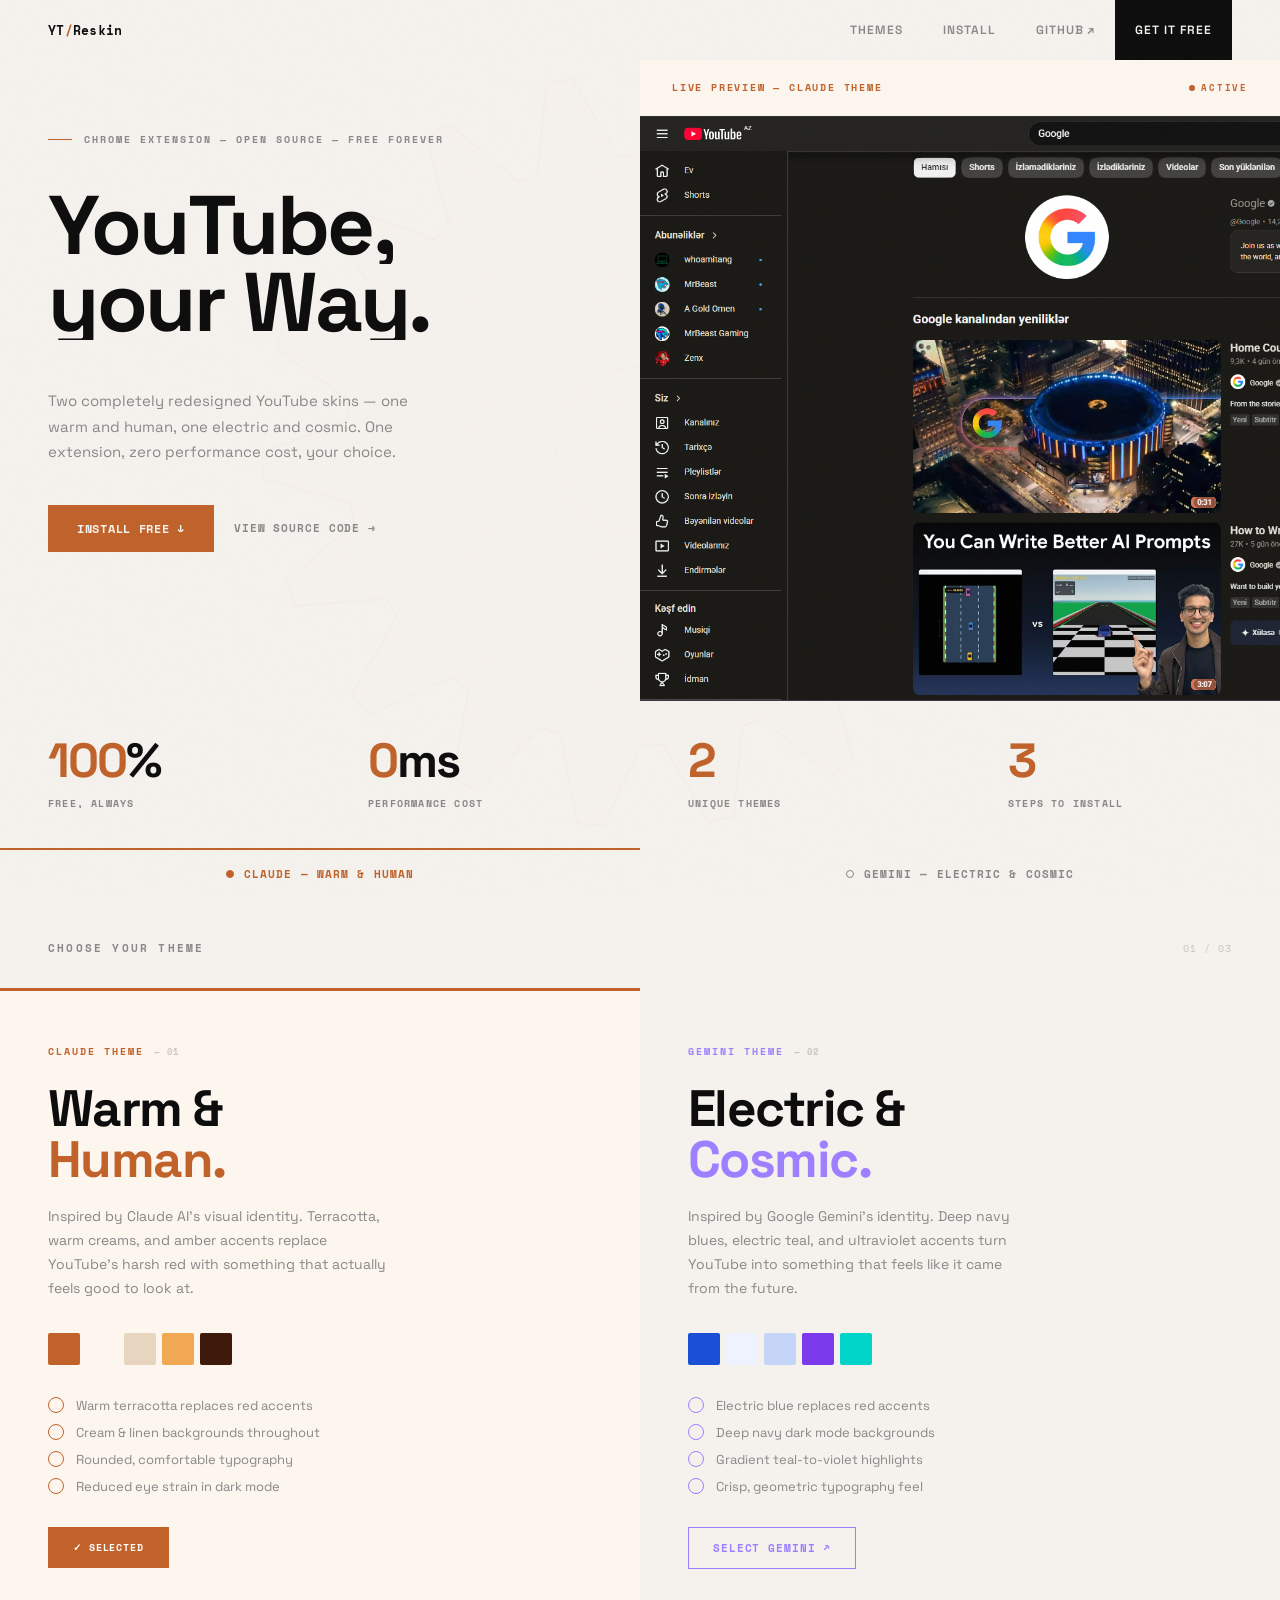
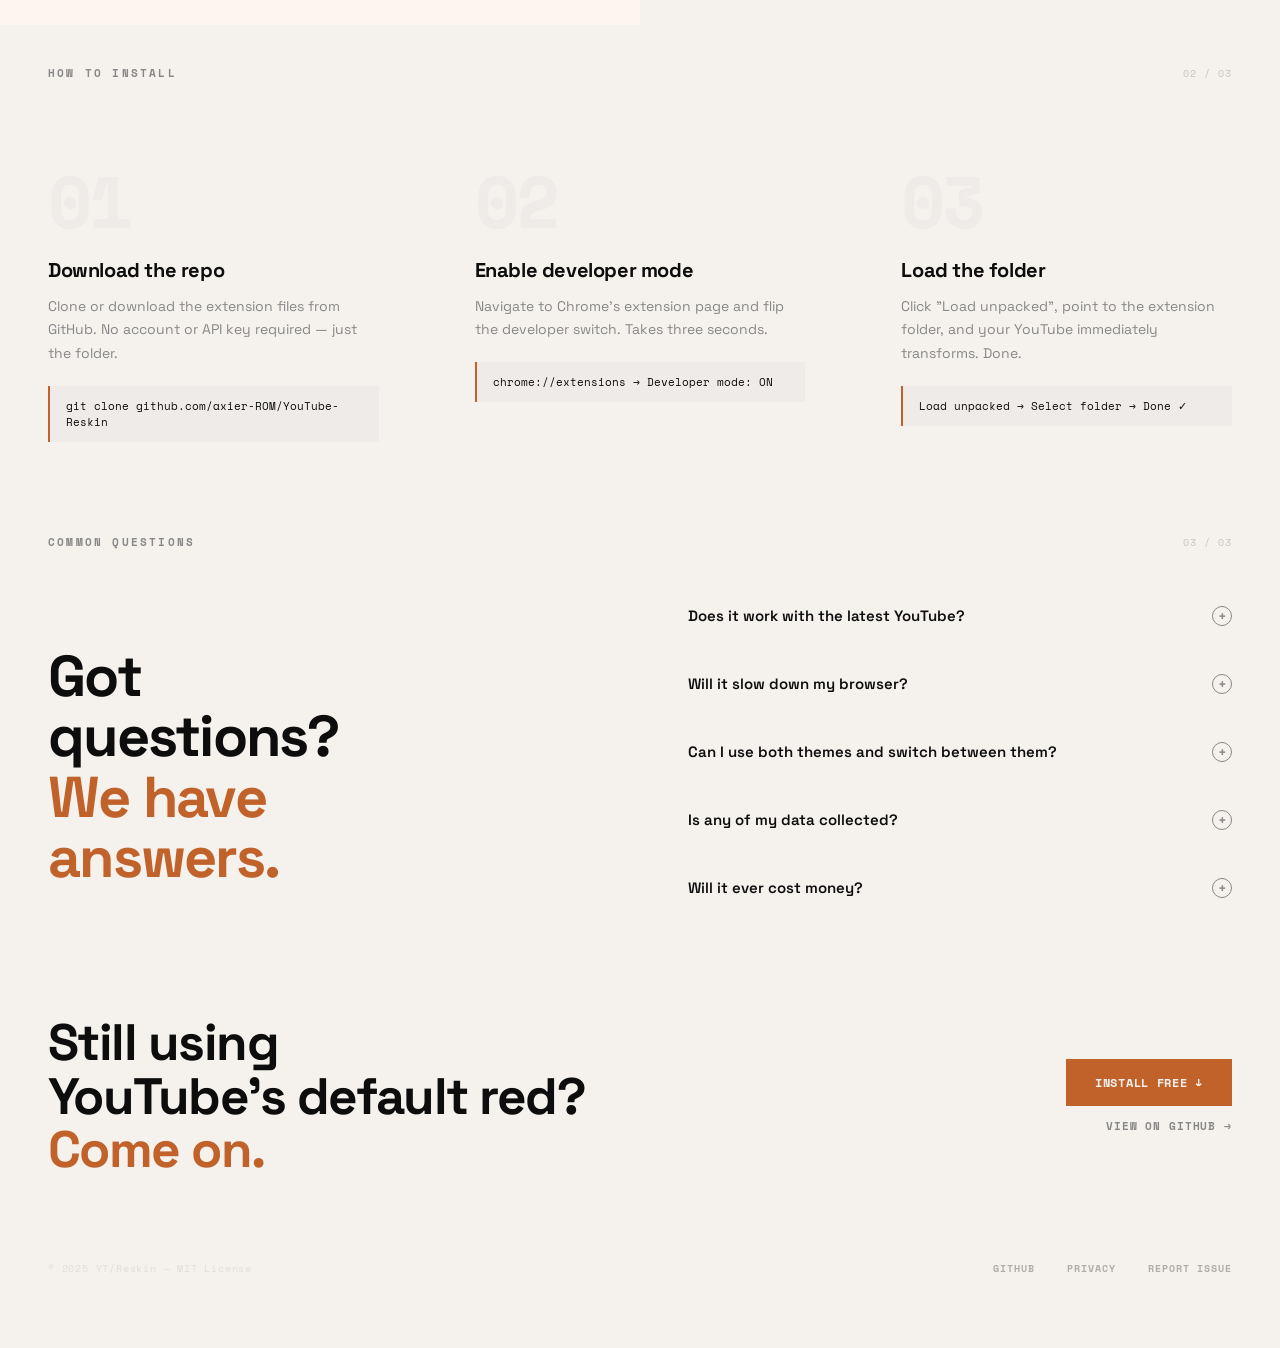
==== commit 308c8f59: "Add files via upload" ====
--- a/index.html
+++ b/index.html
@@ -11,32 +11,62 @@
 *, *::before, *::after { box-sizing: border-box; margin: 0; padding: 0; }
 
 :root {
-  --white: #f5f2ee;
-  --black: #0d0d0d;
-  --gray: #888;
-  --line: rgba(13,13,13,0.1);
-
-  --claude-ink: #c0622a;
-  --claude-bg: #fdf6ef;
-  --claude-mid: #e8d5c0;
-
-  --gemini-ink: #1a4fd6;
-  --gemini-bg: #eef3ff;
-  --gemini-mid: #c5d5f8;
-
-  --active: var(--claude-ink);
-  --active-bg: var(--claude-bg);
-  --active-mid: var(--claude-mid);
+  /* Claude (light, warm) */
+  --cl-white: #f5f2ee;
+  --cl-black: #0d0d0d;
+  --cl-gray: #888;
+  --cl-line: var(--line);
+  --cl-ink: #c0622a;
+  --cl-bg: #fdf6ef;
+  --cl-mid: #e8d5c0;
+
+  /* Gemini (dark, cosmic) */
+  --gm-bg: #0d0b1a;
+  --gm-surface: #13112a;
+  --gm-card: #1a1736;
+  --gm-ink: #9d7fff;
+  --gm-ink2: #c084fc;
+  --gm-blue: #4f8ef7;
+  --gm-teal: #2dd4bf;
+  --gm-text: #e2d9ff;
+  --gm-gray: #6b5f8a;
+  --gm-line: rgba(157,127,255,0.12);
+  --gm-mid: #2a2050;
+
+  /* Active theme tokens — default Claude */
+  --bg:       var(--cl-white);
+  --fg:       var(--cl-black);
+  --gray:     var(--cl-gray);
+  --line:     var(--cl-line);
+  --active:   var(--cl-ink);
+  --active-bg:var(--cl-bg);
+  --active-mid:var(--cl-mid);
+  --surface:  var(--cl-white);
+  --card-bg:  var(--cl-bg);
+}
+
+/* ── GEMINI DARK THEME OVERRIDES ── */
+body.gm {
+  --bg:        var(--gm-bg);
+  --fg:        var(--gm-text);
+  --gray:      var(--gm-gray);
+  --line:      var(--gm-line);
+  --active:    var(--gm-ink);
+  --active-bg: var(--gm-surface);
+  --active-mid:var(--gm-mid);
+  --surface:   var(--gm-surface);
+  --card-bg:   var(--gm-card);
 }
 
 html { scroll-behavior: smooth; font-size: 16px; }
 
 body {
   font-family: 'Space Grotesk', sans-serif;
-  background: var(--white);
-  color: var(--black);
+  background: var(--bg);
+  color: var(--fg);
   overflow-x: hidden;
   cursor: crosshair;
+  transition: background 0.6s, color 0.6s;
 }
 
 /* ── NOISE TEXTURE OVERLAY ── */
@@ -63,8 +93,8 @@
   padding: 0 48px;
   height: 60px;
   border-bottom: 1px solid var(--line);
-  background: var(--white);
-  transition: background 0.4s;
+  background: var(--bg);
+  transition: background 0.6s, border-color 0.6s;
 }
 
 .logo {
@@ -72,7 +102,7 @@
   font-size: 13px;
   font-weight: 700;
   letter-spacing: 0.02em;
-  color: var(--black);
+  color: var(--fg);
   text-decoration: none;
 }
 .logo em { color: var(--active); font-style: normal; transition: color 0.4s; }
@@ -93,11 +123,11 @@
   transition: color 0.2s, background 0.2s;
 }
 .nav-link:last-child { border-right: 1px solid var(--line); }
-.nav-link:hover { color: var(--black); background: rgba(13,13,13,0.03); }
+.nav-link:hover { color: var(--fg); background: rgba(128,128,128,0.06); }
 .nav-link.install-link {
-  background: var(--black);
-  color: var(--white);
-  border-color: var(--black);
+  background: var(--fg);
+  color: var(--bg);
+  border-color: var(--fg);
 }
 .nav-link.install-link:hover { background: var(--active); border-color: var(--active); transition: color 0.2s, background 0.4s; }
 
@@ -109,7 +139,8 @@
   display: flex;
   height: 52px;
   border-top: 1px solid var(--line);
-  background: var(--white);
+  background: var(--bg);
+  transition: background 0.6s, border-color 0.6s;
 }
 .theme-btn {
   flex: 1;
@@ -139,10 +170,10 @@
   background: transparent;
   transition: background 0.3s;
 }
-.theme-btn.active-claude { color: var(--claude-ink); }
-.theme-btn.active-claude::before { background: var(--claude-ink); }
-.theme-btn.active-gemini { color: var(--gemini-ink); }
-.theme-btn.active-gemini::before { background: var(--gemini-ink); }
+.theme-btn.active-claude { color: var(--cl-ink); }
+.theme-btn.active-claude::before { background: var(--cl-ink); }
+.theme-btn.active-gemini { color: var(--gm-ink); }
+.theme-btn.active-gemini::before { background: var(--gm-ink); }
 .theme-dot {
   width: 8px; height: 8px;
   border-radius: 50%;
@@ -201,7 +232,7 @@
   font-weight: 700;
   line-height: 0.92;
   letter-spacing: -0.03em;
-  color: var(--black);
+  color: var(--fg);
 }
 .hero-headline .line { display: block; overflow: hidden; }
 .hero-headline .word { display: inline-block; transform: translateY(110%); animation: wordUp 0.7s cubic-bezier(0.16,1,0.3,1) forwards; }
@@ -233,15 +264,15 @@
   align-items: center;
   gap: 8px;
   padding: 14px 28px;
-  background: var(--black);
-  color: var(--white);
+  background: var(--fg);
+  color: var(--bg);
   font-family: 'Space Mono', monospace;
   font-size: 12px;
   font-weight: 700;
   letter-spacing: 0.06em;
   text-transform: uppercase;
   text-decoration: none;
-  border: 1.5px solid var(--black);
+  border: 1.5px solid var(--fg);
   transition: background 0.3s, color 0.3s, border-color 0.3s, transform 0.2s;
   cursor: pointer;
 }
@@ -256,9 +287,9 @@
   text-decoration: none;
   transition: color 0.2s;
 }
-.btn-outline:hover { color: var(--black); }
+.btn-outline:hover { color: var(--fg); }
 .btn-main.active-colored { background: var(--active); border-color: var(--active); }
-.btn-main.active-colored:hover { background: var(--black); border-color: var(--black); }
+.btn-main.active-colored:hover { background: var(--fg); border-color: var(--fg); }
 
 /* ── HERO RIGHT — LIVE PREVIEW ── */
 .hero-right {
@@ -279,7 +310,7 @@
   text-transform: uppercase;
   color: var(--active);
   transition: color 0.4s;
-  border-bottom: 1px solid rgba(13,13,13,0.08);
+  border-bottom: 1px solid rgba(128,128,128,0.06);
   display: flex;
   align-items: center;
   justify-content: space-between;
@@ -299,120 +330,24 @@
 }
 @keyframes pulse { 0%,100%{opacity:1} 50%{opacity:0.3} }
 
-/* Fake YT inside the hero */
+/* Preview image box */
 .yt-mock {
   flex: 1;
-  display: flex;
-  flex-direction: column;
-}
-.yt-topbar {
-  display: flex;
-  align-items: center;
-  gap: 12px;
-  padding: 12px 20px;
-  background: rgba(255,255,255,0.6);
-  border-bottom: 1px solid rgba(13,13,13,0.07);
-}
-.yt-logo-text {
-  font-family: 'Space Mono', monospace;
-  font-size: 13px;
-  font-weight: 700;
-  color: var(--active);
-  letter-spacing: -0.02em;
-  transition: color 0.4s;
-}
-.yt-logo-text span { color: rgba(13,13,13,0.25); }
-.yt-searchbar {
-  flex: 1;
-  height: 30px;
-  border: 1.5px solid var(--active-mid);
-  border-radius: 2px;
-  background: rgba(255,255,255,0.8);
-  transition: border-color 0.4s;
-}
-.yt-avatar-mock {
-  width: 28px; height: 28px;
-  border-radius: 50%;
-  background: var(--active-mid);
-  transition: background 0.4s;
-}
-.yt-sidebar-layout {
-  display: grid;
-  grid-template-columns: 56px 1fr;
-  flex: 1;
-}
-.yt-sidebar {
-  border-right: 1px solid rgba(13,13,13,0.07);
-  padding: 12px 0;
-  display: flex;
-  flex-direction: column;
-  gap: 4px;
-  align-items: center;
-}
-.yt-side-item {
-  width: 36px; height: 36px;
-  border-radius: 4px;
-  background: var(--active-mid);
-  opacity: 0.35;
-  transition: background 0.4s, opacity 0.2s;
-}
-.yt-side-item:first-child { opacity: 0.7; }
-.yt-feed {
-  padding: 16px;
-  display: grid;
-  grid-template-columns: repeat(3, 1fr);
-  gap: 10px;
-  align-content: start;
-}
-.yt-thumb {
-  display: flex;
-  flex-direction: column;
-  gap: 6px;
-}
-.yt-thumb-img {
-  aspect-ratio: 16/9;
-  border-radius: 3px;
-  background: var(--active-mid);
-  transition: background 0.4s;
+  overflow: hidden;
   position: relative;
-  overflow: hidden;
-}
-.yt-thumb-img::after {
-  content: '';
-  position: absolute;
-  inset: 0;
-  background: linear-gradient(135deg, transparent 40%, rgba(255,255,255,0.15));
-}
-.yt-thumb-bar {
-  height: 6px;
-  border-radius: 1px;
-  background: rgba(13,13,13,0.08);
-  overflow: hidden;
-}
-.yt-thumb-bar::after {
-  content: '';
+  min-height: 0;
+}
+.yt-mock img {
+  width: 100%;
+  height: 100%;
+  object-fit: cover;
+  object-position: top left;
   display: block;
-  height: 100%;
-  width: 45%;
-  background: var(--active);
-  border-radius: 1px;
-  transition: background 0.4s;
-}
-.yt-thumb-meta {
-  display: flex;
-  gap: 6px;
-  align-items: center;
-}
-.yt-thumb-avatar {
-  width: 18px; height: 18px;
-  border-radius: 50%;
-  background: var(--active-mid);
-  flex-shrink: 0;
-  transition: background 0.4s;
-}
-.yt-thumb-lines { flex: 1; display: flex; flex-direction: column; gap: 3px; }
-.yt-line { height: 5px; border-radius: 2px; background: rgba(13,13,13,0.12); }
-.yt-line.short { width: 60%; }
+  transition: opacity 0.35s ease;
+}
+.yt-topbar,.yt-logo-text,.yt-searchbar,.yt-avatar-mock,.yt-sidebar-layout,
+.yt-sidebar,.yt-side-item,.yt-feed,.yt-thumb,.yt-thumb-img,.yt-thumb-bar,
+.yt-thumb-meta,.yt-thumb-avatar,.yt-thumb-lines,.yt-line { display: none; }
 
 /* ── STATS ROW ── */
 .stats-row {
@@ -432,7 +367,7 @@
   font-weight: 700;
   line-height: 1;
   letter-spacing: -0.04em;
-  color: var(--black);
+  color: var(--fg);
   display: block;
   margin-bottom: 6px;
 }
@@ -496,12 +431,12 @@
   transform-origin: left;
   transition: transform 0.4s cubic-bezier(0.16,1,0.3,1), background 0.4s;
 }
-.theme-card-claude::after { background: var(--claude-ink); }
-.theme-card-gemini::after { background: var(--gemini-ink); }
+.theme-card-claude::after { background: var(--cl-ink); }
+.theme-card-gemini::after { background: var(--gm-ink); }
 .theme-card.selected::after { transform: scaleX(1); }
-.theme-card.selected.theme-card-claude { background: var(--claude-bg); }
-.theme-card.selected.theme-card-gemini { background: var(--gemini-bg); }
-.theme-card:hover:not(.selected) { background: rgba(13,13,13,0.02); }
+.theme-card.selected.theme-card-claude { background: var(--cl-bg); }
+.theme-card.selected.theme-card-gemini { background: var(--gm-surface); }
+.theme-card:hover:not(.selected) { background: rgba(128,128,128,0.06); }
 
 .tc-label {
   font-family: 'Space Mono', monospace;
@@ -514,8 +449,8 @@
   align-items: center;
   gap: 10px;
 }
-.theme-card-claude .tc-label { color: var(--claude-ink); }
-.theme-card-gemini .tc-label { color: var(--gemini-ink); }
+.theme-card-claude .tc-label { color: var(--cl-ink); }
+.theme-card-gemini .tc-label { color: var(--gm-ink); }
 .tc-num {
   color: rgba(13,13,13,0.2);
   font-size: 9px;
@@ -528,10 +463,10 @@
   letter-spacing: -0.03em;
   line-height: 1;
   margin-bottom: 20px;
-  color: var(--black);
-}
-.theme-card-claude .tc-name span { color: var(--claude-ink); }
-.theme-card-gemini .tc-name span { color: var(--gemini-ink); }
+  color: var(--fg);
+}
+.theme-card-claude .tc-name span { color: var(--cl-ink); }
+.theme-card-gemini .tc-name span { color: var(--gm-ink); }
 
 .tc-desc {
   font-size: 14px;
@@ -578,7 +513,7 @@
   align-items: center;
   gap: 12px;
   font-size: 13px;
-  color: var(--black);
+  color: var(--fg);
   font-weight: 500;
 }
 .tc-feat::before {
@@ -592,9 +527,36 @@
   justify-content: center;
   position: relative;
 }
-.theme-card-claude .tc-feat { color: var(--claude-ink); }
-.theme-card-gemini .tc-feat { color: var(--gemini-ink); }
-.tc-feat span { color: rgba(13,13,13,0.65); font-weight: 400; }
+.theme-card-claude .tc-feat { color: var(--cl-ink); }
+.theme-card-gemini .tc-feat { color: var(--gm-ink); }
+.tc-feat span { color: var(--gray); font-weight: 400; }
+
+/* ── SECTIONS: dark-mode transitions ── */
+.themes-section, .how-section, .faq-section, .footer-cta, footer,
+.theme-card, .step, .faq-item, .modal-box, .stats-row, .stat-cell,
+.section-header, .faq-left, .faq-right, .faq-q {
+  transition: background 0.6s, color 0.6s, border-color 0.6s;
+}
+.theme-card { background: var(--bg); }
+.theme-card.selected.theme-card-claude { background: var(--cl-bg); }
+.theme-card.selected.theme-card-gemini { background: var(--gm-card); }
+body.gm .step-num { color: rgba(157,127,255,0.12); }
+body.gm .modal-box { background: var(--gm-surface); border-color: var(--gm-line); }
+body.gm .modal-title { color: var(--gm-text); }
+body.gm .faq-q { color: var(--gm-text); }
+body.gm .step-title { color: var(--gm-text); }
+body.gm .footer-headline { color: var(--gm-text); }
+body.gm .tc-num { color: rgba(157,127,255,0.3); }
+body.gm .faq-big { color: var(--gm-text); }
+body.gm .hero-headline { color: var(--gm-text); }
+body.gm .hero-sub { color: var(--gm-gray); }
+body.gm .btn-main { background: var(--gm-ink); border-color: var(--gm-ink); color: #fff; }
+body.gm .btn-main:hover { background: var(--gm-ink2); border-color: var(--gm-ink2); }
+body.gm .nav-link.install-link { background: var(--gm-ink); border-color: var(--gm-ink); }
+body.gm .modal-cta { background: var(--gm-ink); }
+body.gm .modal-cta:hover { background: var(--gm-ink2); }
+body.gm .step-code { background: rgba(157,127,255,0.07); }
+body.gm .faq-q:hover { background: rgba(157,127,255,0.06); }
 
 .tc-select-btn {
   margin-top: 32px;
@@ -613,21 +575,21 @@
   transition: all 0.25s;
 }
 .theme-card-claude .tc-select-btn {
-  color: var(--claude-ink);
-  border-color: var(--claude-ink);
+  color: var(--cl-ink);
+  border-color: var(--cl-ink);
 }
 .theme-card-claude .tc-select-btn:hover,
 .theme-card-claude.selected .tc-select-btn {
-  background: var(--claude-ink);
+  background: var(--cl-ink);
   color: white;
 }
 .theme-card-gemini .tc-select-btn {
-  color: var(--gemini-ink);
-  border-color: var(--gemini-ink);
+  color: var(--gm-ink);
+  border-color: var(--gm-ink);
 }
 .theme-card-gemini .tc-select-btn:hover,
 .theme-card-gemini.selected .tc-select-btn {
-  background: var(--gemini-ink);
+  background: var(--gm-ink);
   color: white;
 }
 .selected-check {
@@ -655,7 +617,7 @@
   font-family: 'Space Mono', monospace;
   font-size: 72px;
   font-weight: 700;
-  color: rgba(13,13,13,0.05);
+  color: rgba(128,128,128,0.06);
   line-height: 1;
   margin-bottom: 20px;
   letter-spacing: -0.04em;
@@ -664,7 +626,7 @@
 .step-title {
   font-size: 20px;
   font-weight: 700;
-  color: var(--black);
+  color: var(--fg);
   margin-bottom: 12px;
   letter-spacing: -0.02em;
 }
@@ -678,9 +640,9 @@
   font-family: 'Space Mono', monospace;
   font-size: 11px;
   padding: 12px 16px;
-  background: rgba(13,13,13,0.04);
+  background: rgba(128,128,128,0.06);
   border-left: 2px solid var(--active);
-  color: var(--black);
+  color: var(--fg);
   transition: border-color 0.4s;
 }
 
@@ -701,7 +663,7 @@
   font-weight: 700;
   letter-spacing: -0.03em;
   line-height: 1.05;
-  color: var(--black);
+  color: var(--fg);
 }
 .faq-big em { color: var(--active); font-style: normal; transition: color 0.4s; }
 .faq-right {
@@ -726,11 +688,11 @@
   font-family: 'Space Grotesk', sans-serif;
   font-size: 15px;
   font-weight: 600;
-  color: var(--black);
+  color: var(--fg);
   transition: background 0.2s;
   gap: 16px;
 }
-.faq-q:hover { background: rgba(13,13,13,0.02); }
+.faq-q:hover { background: rgba(128,128,128,0.06); }
 .faq-icon {
   width: 20px; height: 20px;
   border: 1.5px solid var(--gray);
@@ -777,7 +739,7 @@
   font-weight: 700;
   letter-spacing: -0.03em;
   line-height: 1.05;
-  color: var(--black);
+  color: var(--fg);
 }
 .footer-headline em { color: var(--active); font-style: normal; transition: color 0.4s; }
 .footer-actions { display: flex; flex-direction: column; gap: 12px; }
@@ -793,7 +755,7 @@
 .footer-copy {
   font-family: 'Space Mono', monospace;
   font-size: 10px;
-  color: rgba(13,13,13,0.25);
+  color: rgba(128,128,128,0.18);
   letter-spacing: 0.08em;
 }
 .footer-links { display: flex; gap: 32px; }
@@ -807,7 +769,7 @@
   text-decoration: none;
   transition: color 0.2s;
 }
-.footer-link:hover { color: var(--black); }
+.footer-link:hover { color: var(--fg); }
 
 /* ── SCROLL REVEAL ── */
 .reveal {
@@ -825,7 +787,7 @@
   position: fixed;
   inset: 0;
   z-index: 800;
-  background: rgba(13,13,13,0.7);
+  background: rgba(0,0,0,0.75);
   display: flex;
   align-items: center;
   justify-content: center;
@@ -835,7 +797,7 @@
 }
 .modal-bg.open { opacity: 1; pointer-events: all; }
 .modal-box {
-  background: var(--white);
+  background: var(--bg);
   border: 1px solid var(--line);
   max-width: 520px;
   width: 90%;
@@ -857,7 +819,7 @@
   display: flex; align-items: center; justify-content: center;
   transition: background 0.2s, color 0.2s;
 }
-.modal-close:hover { background: var(--black); color: var(--white); }
+.modal-close:hover { background: var(--fg); color: var(--bg); }
 .modal-tag {
   font-family: 'Space Mono', monospace;
   font-size: 10px;
@@ -872,7 +834,7 @@
   font-size: 28px;
   font-weight: 700;
   letter-spacing: -0.02em;
-  color: var(--black);
+  color: var(--fg);
   margin-bottom: 8px;
 }
 .modal-sub { font-size: 14px; color: var(--gray); line-height: 1.65; margin-bottom: 32px; }
@@ -895,13 +857,13 @@
   transition: color 0.4s;
   padding-top: 2px;
 }
-.modal-step-title { font-size: 14px; font-weight: 600; color: var(--black); margin-bottom: 4px; }
+.modal-step-title { font-size: 14px; font-weight: 600; color: var(--fg); margin-bottom: 4px; }
 .modal-step-body { font-size: 13px; color: var(--gray); line-height: 1.6; }
 .modal-cta {
   width: 100%;
   padding: 15px;
-  background: var(--black);
-  color: var(--white);
+  background: var(--fg);
+  color: var(--bg);
   font-family: 'Space Mono', monospace;
   font-size: 12px;
   font-weight: 700;
@@ -935,6 +897,7 @@
 </style>
 </head>
 <body id="body">
+<canvas id="bg-canvas" style="position:fixed;inset:0;width:100%;height:100%;pointer-events:none;z-index:0;transition:opacity 1s"></canvas>
 
 <header>
   <a href="#" class="logo">YT<em id="logo-slash">/</em>Reskin</a>
@@ -954,7 +917,7 @@
         <div class="hero-tag">Chrome Extension — Open Source — Free forever</div>
         <h1 class="hero-headline">
           <span class="line"><span class="word">YouTube,</span></span>
-          <span class="line"><span class="word">your</span> <span class="word" id="hero-word">way.</span></span>
+          <span class="line"><span class="word">your</span> <span class="word" id="hero-word">Way.</span></span>
         </h1>
         <p class="hero-sub">Two completely redesigned YouTube skins — one warm and human, one electric and cosmic. One extension, zero performance cost, your choice.</p>
         <div class="hero-cta-row">
@@ -969,27 +932,7 @@
         <span class="preview-live"><span class="live-dot" id="live-dot"></span> Active</span>
       </div>
       <div class="yt-mock">
-        <div class="yt-topbar">
-          <div class="yt-logo-text" id="yt-logo">You<span>Tube</span></div>
-          <div class="yt-searchbar" id="yt-search"></div>
-          <div class="yt-avatar-mock" id="yt-avatar"></div>
-        </div>
-        <div class="yt-sidebar-layout">
-          <div class="yt-sidebar">
-            <div class="yt-side-item" id="si0"></div>
-            <div class="yt-side-item" id="si1"></div>
-            <div class="yt-side-item" id="si2"></div>
-            <div class="yt-side-item" id="si3"></div>
-          </div>
-          <div class="yt-feed">
-            <div class="yt-thumb"><div class="yt-thumb-img" id="ti0"></div><div class="yt-thumb-bar"></div><div class="yt-thumb-meta"><div class="yt-thumb-avatar" id="ta0"></div><div class="yt-thumb-lines"><div class="yt-line"></div><div class="yt-line short"></div></div></div></div>
-            <div class="yt-thumb"><div class="yt-thumb-img" id="ti1"></div><div class="yt-thumb-bar"></div><div class="yt-thumb-meta"><div class="yt-thumb-avatar" id="ta1"></div><div class="yt-thumb-lines"><div class="yt-line"></div><div class="yt-line short"></div></div></div></div>
-            <div class="yt-thumb"><div class="yt-thumb-img" id="ti2"></div><div class="yt-thumb-bar"></div><div class="yt-thumb-meta"><div class="yt-thumb-avatar" id="ta2"></div><div class="yt-thumb-lines"><div class="yt-line"></div><div class="yt-line short"></div></div></div></div>
-            <div class="yt-thumb"><div class="yt-thumb-img" id="ti3"></div><div class="yt-thumb-bar"></div><div class="yt-thumb-meta"><div class="yt-thumb-avatar" id="ta3"></div><div class="yt-thumb-lines"><div class="yt-line"></div><div class="yt-line short"></div></div></div></div>
-            <div class="yt-thumb"><div class="yt-thumb-img" id="ti4"></div><div class="yt-thumb-bar"></div><div class="yt-thumb-meta"><div class="yt-thumb-avatar" id="ta4"></div><div class="yt-thumb-lines"><div class="yt-line"></div><div class="yt-line short"></div></div></div></div>
-            <div class="yt-thumb"><div class="yt-thumb-img" id="ti5"></div><div class="yt-thumb-bar"></div><div class="yt-thumb-meta"><div class="yt-thumb-avatar" id="ta5"></div><div class="yt-thumb-lines"><div class="yt-line"></div><div class="yt-line short"></div></div></div></div>
-          </div>
-        </div>
+        <img id="preview-img" src="CopperMain.png" alt="Theme preview" />
       </div>
     </div>
   </div>
@@ -1227,15 +1170,15 @@
     bg: '#fdf6ef',
     mid: '#e8d5c0',
     previewLabel: 'Live preview — Claude theme',
-    heroWord: 'warm.',
+    heroWord: 'Way.',
     modalTag: 'Installing Claude Theme',
   },
   gemini: {
-    ink: '#1a4fd6',
-    bg: '#eef3ff',
-    mid: '#c5d5f8',
+    ink: '#9d7fff',
+    bg: '#0d0b1a',
+    mid: '#2a2050',
     previewLabel: 'Live preview — Gemini theme',
-    heroWord: 'electric.',
+    heroWord: 'Way.',
     modalTag: 'Installing Gemini Theme',
   }
 };
@@ -1246,18 +1189,37 @@
   const th = THEMES[t];
   const root = document.documentElement;
 
-  root.style.setProperty('--active', th.ink);
-  root.style.setProperty('--active-bg', th.bg);
+  // CSS token updates
+  root.style.setProperty('--active',     th.ink);
+  root.style.setProperty('--active-bg',  th.bg);
   root.style.setProperty('--active-mid', th.mid);
+
+  // Toggle dark-mode body class for Gemini
+  document.body.classList.toggle('gm', t === 'gemini');
 
   document.getElementById('preview-label-text').textContent = th.previewLabel;
   document.getElementById('hero-word').textContent = th.heroWord;
 
+  // Swap preview image with fade
+  const img = document.getElementById('preview-img');
+  img.style.opacity = '0';
+  setTimeout(() => {
+    img.src = t === 'gemini' ? 'AstralMain.png' : 'CopperMain.png';
+    img.style.opacity = '1';
+  }, 220);
+
   document.getElementById('card-claude').classList.toggle('selected', t === 'claude');
   document.getElementById('card-gemini').classList.toggle('selected', t === 'gemini');
 
   document.getElementById('btn-claude').className = 'theme-btn' + (t === 'claude' ? ' active-claude' : '');
   document.getElementById('btn-gemini').className = 'theme-btn' + (t === 'gemini' ? ' active-gemini' : '');
+
+  // Fade canvas out → switch mode → fade back in
+  canvas.style.opacity = '0';
+  setTimeout(() => {
+    bgMode = t;
+    canvas.style.opacity = t === 'gemini' ? '0.55' : '0.13';
+  }, 500);
 }
 
 function openModal() {
@@ -1293,6 +1255,161 @@
     if (target) { e.preventDefault(); target.scrollIntoView({ behavior: 'smooth' }); }
   });
 });
+
+/* ── BACKGROUND CANVAS: GEAR (claude) / BLACK HOLE (gemini) ── */
+const canvas = document.getElementById('bg-canvas');
+const ctx = canvas.getContext('2d');
+let W, H, bgMode = 'claude', t = 0;
+let canvasAlpha = 0; // for fade-in on load
+const rm = window.matchMedia('(prefers-reduced-motion: reduce)').matches;
+
+canvas.style.opacity = '0';
+canvas.style.transition = 'opacity 0.8s ease';
+
+function resize() {
+  W = canvas.width = window.innerWidth;
+  H = canvas.height = window.innerHeight;
+}
+resize();
+window.addEventListener('resize', resize);
+
+// Fade canvas in on load
+setTimeout(() => { canvas.style.opacity = '0.13'; }, 300);
+
+function drawGear(cx, cy, outerR, innerR, teeth, angle) {
+  const toothAngle = (Math.PI * 2) / teeth;
+  ctx.beginPath();
+  for (let i = 0; i < teeth; i++) {
+    const a1 = angle + i * toothAngle;
+    const a2 = a1 + toothAngle * 0.3;
+    const a3 = a1 + toothAngle * 0.5;
+    const a4 = a1 + toothAngle * 0.8;
+    ctx.lineTo(cx + Math.cos(a1) * innerR, cy + Math.sin(a1) * innerR);
+    ctx.lineTo(cx + Math.cos(a2) * outerR, cy + Math.sin(a2) * outerR);
+    ctx.lineTo(cx + Math.cos(a3) * outerR, cy + Math.sin(a3) * outerR);
+    ctx.lineTo(cx + Math.cos(a4) * innerR, cy + Math.sin(a4) * innerR);
+  }
+  ctx.closePath();
+}
+
+function drawBlackHole(cx, cy, r, angle) {
+  // Accretion disk rings
+  const numRings = 7;
+  for (let i = numRings; i >= 1; i--) {
+    const ringR = r * (0.6 + i * 0.28);
+    const alpha = 0.06 + (i / numRings) * 0.09;
+    const squeeze = 0.28 + (i / numRings) * 0.18;
+
+    ctx.save();
+    ctx.translate(cx, cy);
+    ctx.rotate(angle * (i % 2 === 0 ? 1 : -0.6));
+    ctx.scale(1, squeeze);
+
+    // color shift across rings
+    const hue = 200 + i * 14;
+    ctx.strokeStyle = `hsla(${hue},80%,65%,${alpha})`;
+    ctx.lineWidth = 2 + i * 1.2;
+    ctx.beginPath();
+    ctx.ellipse(0, 0, ringR, ringR * 0.38, 0, 0, Math.PI * 2);
+    ctx.stroke();
+    ctx.restore();
+  }
+
+  // Event horizon — solid black circle
+  ctx.save();
+  ctx.translate(cx, cy);
+  const grad = ctx.createRadialGradient(0, 0, r * 0.1, 0, 0, r);
+  grad.addColorStop(0,   'rgba(0,0,0,1)');
+  grad.addColorStop(0.7, 'rgba(0,0,0,0.98)');
+  grad.addColorStop(1,   'rgba(10,10,30,0)');
+  ctx.fillStyle = grad;
+  ctx.beginPath();
+  ctx.arc(0, 0, r * 1.15, 0, Math.PI * 2);
+  ctx.fill();
+
+  // Photon ring glow
+  const glowGrad = ctx.createRadialGradient(0, 0, r * 0.88, 0, 0, r * 1.18);
+  glowGrad.addColorStop(0, 'rgba(100,160,255,0.22)');
+  glowGrad.addColorStop(0.5, 'rgba(160,100,255,0.12)');
+  glowGrad.addColorStop(1, 'rgba(100,160,255,0)');
+  ctx.fillStyle = glowGrad;
+  ctx.beginPath();
+  ctx.arc(0, 0, r * 1.18, 0, Math.PI * 2);
+  ctx.fill();
+  ctx.restore();
+}
+
+function frame() {
+  if (rm) return;
+  ctx.clearRect(0, 0, W, H);
+  t += 0.003;
+
+  const cx = W * 0.5, cy = H * 0.5;
+
+  if (bgMode === 'claude') {
+    // Big gear
+    const R = Math.min(W, H) * 0.42;
+    ctx.strokeStyle = 'rgba(192,98,42,0.18)';
+    ctx.fillStyle   = 'rgba(192,98,42,0.04)';
+    ctx.lineWidth = 2;
+    drawGear(cx, cy, R, R * 0.78, 18, t);
+    ctx.fill();
+    ctx.stroke();
+
+    // Inner hub circle
+    ctx.beginPath();
+    ctx.arc(cx, cy, R * 0.22, 0, Math.PI * 2);
+    ctx.strokeStyle = 'rgba(192,98,42,0.14)';
+    ctx.lineWidth = 1.5;
+    ctx.stroke();
+
+    // Second smaller counter-rotating gear
+    const R2 = Math.min(W, H) * 0.22;
+    const offX = cx + R * 0.72, offY = cy;
+    ctx.strokeStyle = 'rgba(192,98,42,0.12)';
+    ctx.fillStyle   = 'rgba(192,98,42,0.03)';
+    ctx.lineWidth = 1.5;
+    drawGear(offX, offY, R2, R2 * 0.76, 10, -t * 1.6);
+    ctx.fill();
+    ctx.stroke();
+
+    // Spoke lines on big gear
+    ctx.strokeStyle = 'rgba(192,98,42,0.07)';
+    ctx.lineWidth = 1;
+    for (let i = 0; i < 6; i++) {
+      const a = t + (i / 6) * Math.PI * 2;
+      ctx.beginPath();
+      ctx.moveTo(cx + Math.cos(a) * R * 0.22, cy + Math.sin(a) * R * 0.22);
+      ctx.lineTo(cx + Math.cos(a) * R * 0.78, cy + Math.sin(a) * R * 0.78);
+      ctx.stroke();
+    }
+
+  } else {
+    // Black hole
+    const R = Math.min(W, H) * 0.28;
+    drawBlackHole(cx, cy, R, t * 0.4);
+
+    // Gravitational lensing dots
+    const numStars = 60;
+    for (let i = 0; i < numStars; i++) {
+      const angle = (i / numStars) * Math.PI * 2 + t * 0.1;
+      const dist  = R * (1.6 + Math.sin(i * 2.3 + t * 0.7) * 0.5);
+      const bend  = 0.12 / (dist / R);
+      const sx = cx + Math.cos(angle + bend) * dist;
+      const sy = cy + Math.sin(angle + bend) * dist * 0.55;
+      const alpha = 0.1 + Math.abs(Math.sin(i * 1.7 + t)) * 0.25;
+      const size  = 0.8 + Math.random() * 0.8;
+      ctx.beginPath();
+      ctx.arc(sx, sy, size, 0, Math.PI * 2);
+      ctx.fillStyle = `rgba(180,210,255,${alpha})`;
+      ctx.fill();
+    }
+  }
+
+  requestAnimationFrame(frame);
+}
+
+if (!rm) frame();
 </script>
 </body>
-</html>
+</html>
